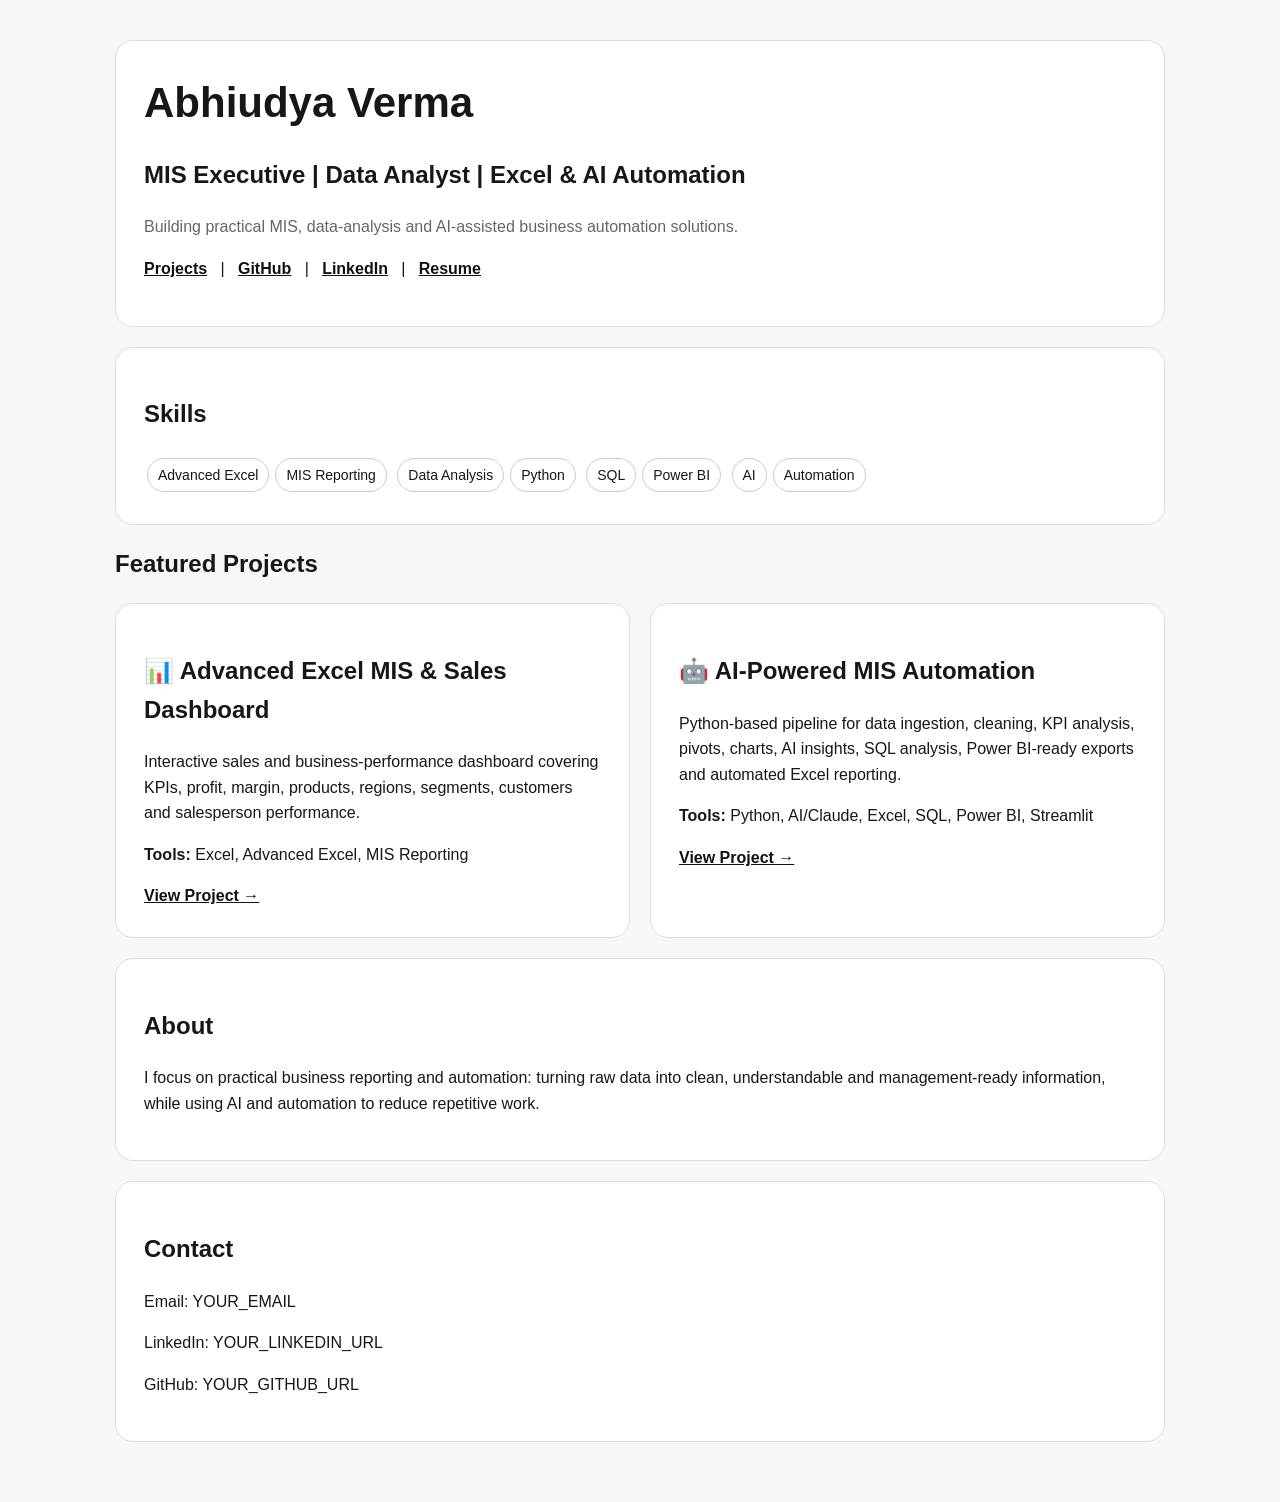
==== index.html @ 07f369de "Add files via upload" ====
<!doctype html>
<html lang="en">
<head>
<meta charset="utf-8">
<meta name="viewport" content="width=device-width,initial-scale=1">
<title>Abhiudya Verma | MIS & Data Portfolio</title>
<style>
body{font-family:Arial,sans-serif;max-width:1050px;margin:auto;padding:40px 22px;line-height:1.6;background:#f7f7f7;color:#171717}
.hero,.card{background:white;border:1px solid #ddd;border-radius:18px;padding:28px;margin-bottom:20px}
h1{font-size:42px;margin:0 0 6px}.muted{color:#666}
.grid{display:grid;grid-template-columns:1fr 1fr;gap:20px}
.badge{display:inline-block;border:1px solid #ccc;border-radius:20px;padding:5px 10px;margin:4px 3px;font-size:14px}
a{color:#111;font-weight:700}
@media(max-width:750px){.grid{grid-template-columns:1fr}h1{font-size:34px}}
</style>
</head>
<body>
<section class="hero">
<h1>Abhiudya Verma</h1>
<h2>MIS Executive | Data Analyst | Excel & AI Automation</h2>
<p class="muted">Building practical MIS, data-analysis and AI-assisted business automation solutions.</p>
<p>
<a href="#projects">Projects</a> &nbsp; | &nbsp;
<a href="YOUR_GITHUB_URL">GitHub</a> &nbsp; | &nbsp;
<a href="YOUR_LINKEDIN_URL">LinkedIn</a> &nbsp; | &nbsp;
<a href="YOUR_RESUME_URL">Resume</a>
</p>
</section>

<section class="card">
<h2>Skills</h2>
<span class="badge">Advanced Excel</span><span class="badge">MIS Reporting</span>
<span class="badge">Data Analysis</span><span class="badge">Python</span>
<span class="badge">SQL</span><span class="badge">Power BI</span>
<span class="badge">AI</span><span class="badge">Automation</span>
</section>

<h2 id="projects">Featured Projects</h2>
<div class="grid">
<section class="card">
<h2>📊 Advanced Excel MIS & Sales Dashboard</h2>
<p>Interactive sales and business-performance dashboard covering KPIs, profit, margin, products, regions, segments, customers and salesperson performance.</p>
<p><b>Tools:</b> Excel, Advanced Excel, MIS Reporting</p>
<a href="YOUR_EXCEL_REPO_URL">View Project →</a>
</section>
<section class="card">
<h2>🤖 AI-Powered MIS Automation</h2>
<p>Python-based pipeline for data ingestion, cleaning, KPI analysis, pivots, charts, AI insights, SQL analysis, Power BI-ready exports and automated Excel reporting.</p>
<p><b>Tools:</b> Python, AI/Claude, Excel, SQL, Power BI, Streamlit</p>
<a href="YOUR_AI_REPO_URL">View Project →</a>
</section>
</div>

<section class="card">
<h2>About</h2>
<p>I focus on practical business reporting and automation: turning raw data into clean, understandable and management-ready information, while using AI and automation to reduce repetitive work.</p>
</section>

<section class="card">
<h2>Contact</h2>
<p>Email: YOUR_EMAIL</p>
<p>LinkedIn: YOUR_LINKEDIN_URL</p>
<p>GitHub: YOUR_GITHUB_URL</p>
</section>
</body>
</html>
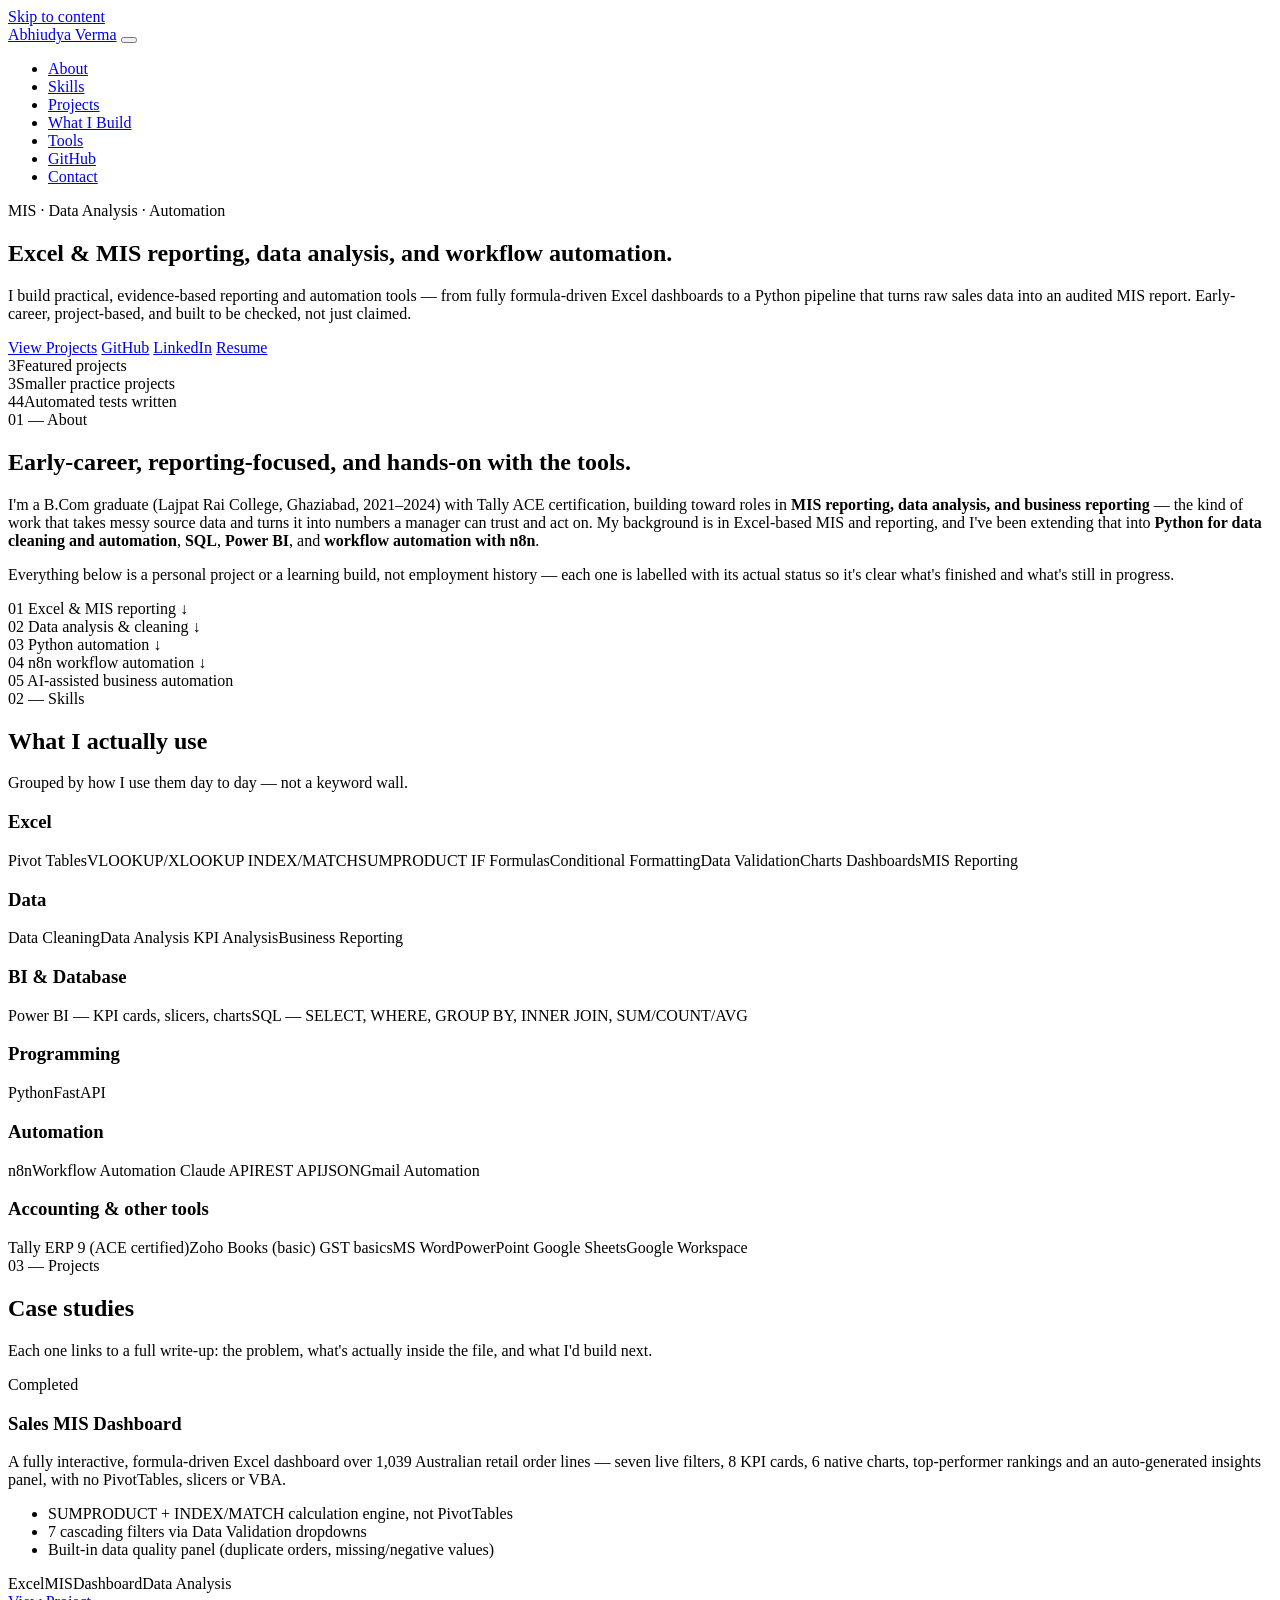
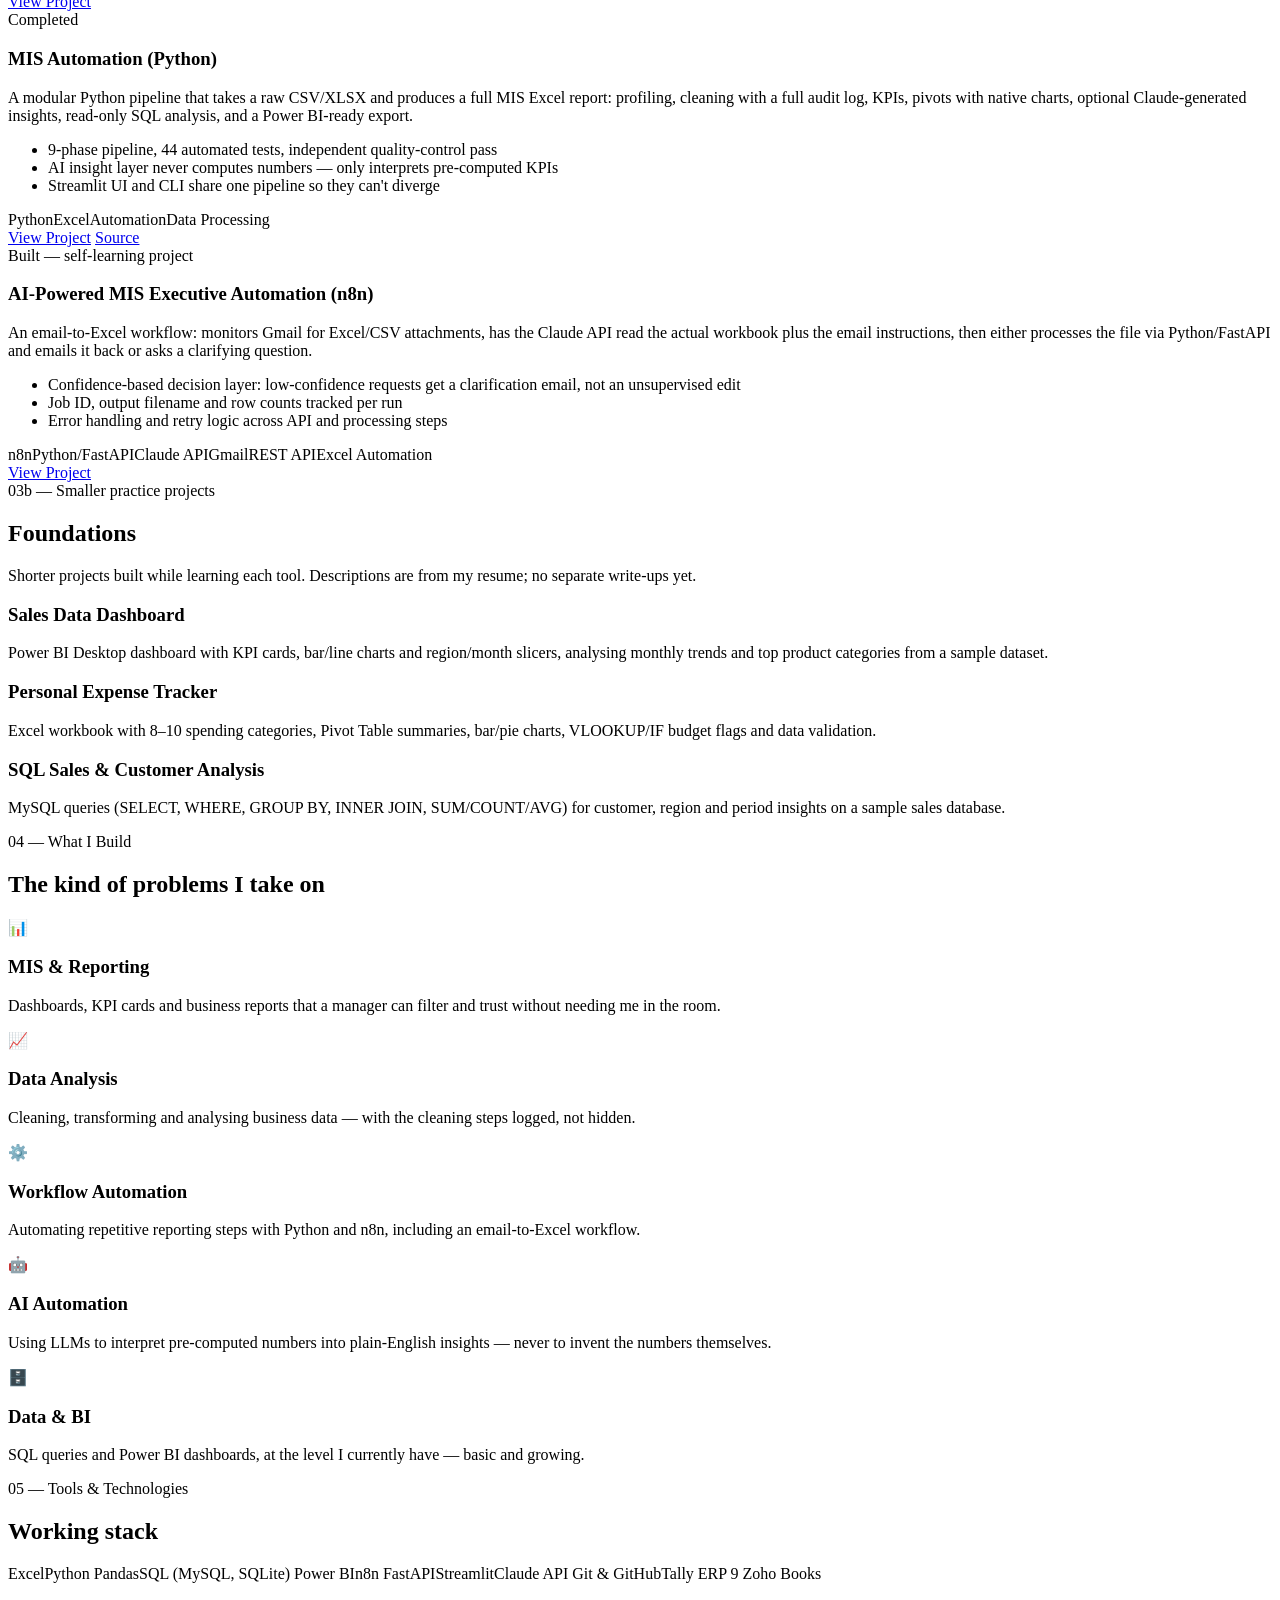
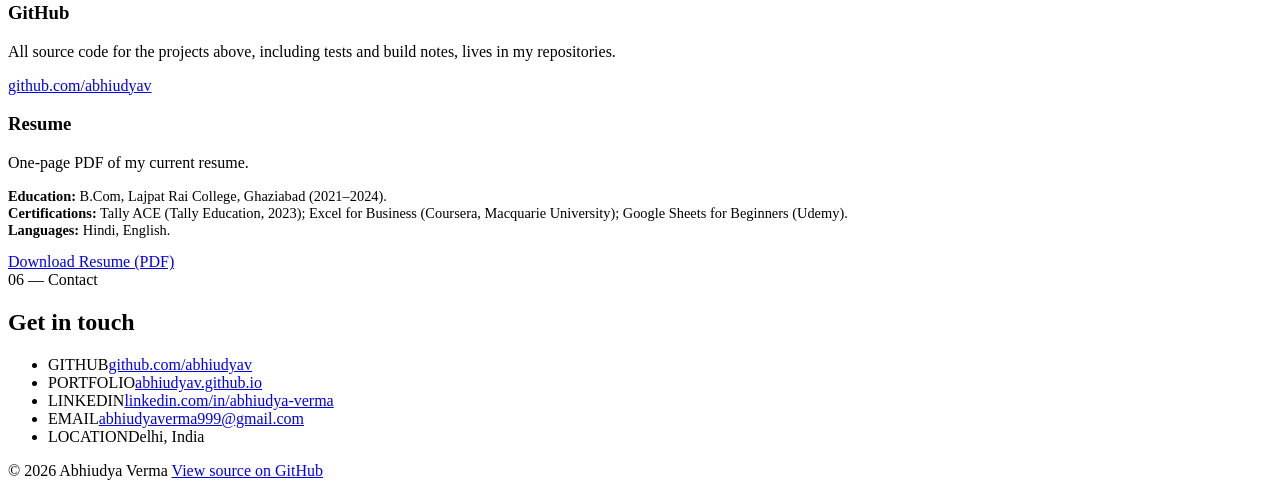
==== commit 9f53d73f: "Add files via upload" ====
--- a/index.html
+++ b/index.html
@@ -1,66 +1,349 @@
-<!doctype html>
+<!DOCTYPE html>
 <html lang="en">
 <head>
-<meta charset="utf-8">
-<meta name="viewport" content="width=device-width,initial-scale=1">
-<title>Abhiudya Verma | MIS & Data Portfolio</title>
-<style>
-body{font-family:Arial,sans-serif;max-width:1050px;margin:auto;padding:40px 22px;line-height:1.6;background:#f7f7f7;color:#171717}
-.hero,.card{background:white;border:1px solid #ddd;border-radius:18px;padding:28px;margin-bottom:20px}
-h1{font-size:42px;margin:0 0 6px}.muted{color:#666}
-.grid{display:grid;grid-template-columns:1fr 1fr;gap:20px}
-.badge{display:inline-block;border:1px solid #ccc;border-radius:20px;padding:5px 10px;margin:4px 3px;font-size:14px}
-a{color:#111;font-weight:700}
-@media(max-width:750px){.grid{grid-template-columns:1fr}h1{font-size:34px}}
-</style>
+<meta charset="UTF-8">
+<meta name="viewport" content="width=device-width, initial-scale=1.0">
+<title>Abhiudya Verma — MIS Executive | Reporting Analyst | Junior Data Analyst</title>
+<meta name="description" content="Portfolio of Abhiudya Verma: Excel MIS dashboards, data analysis and Python/n8n automation projects for MIS Executive, Data Analyst and Business Analyst roles.">
+<meta name="keywords" content="Abhiudya Verma, MIS Executive, MIS Analyst, Data Analyst, Excel MIS, Excel Dashboard, Data Analysis, Business Analyst, Python Automation, n8n Automation, Power BI, SQL">
+<link rel="canonical" href="https://abhiudyav.github.io/">
+<meta property="og:type" content="website">
+<meta property="og:title" content="Abhiudya Verma — Excel & MIS | Data Analysis | Automation">
+<meta property="og:description" content="Practical Excel MIS, data analysis and automation projects — built to solve real reporting problems.">
+<meta property="og:url" content="https://abhiudyav.github.io/">
+<link rel="icon" href="data:image/svg+xml,%3Csvg xmlns='http://www.w3.org/2000/svg' viewBox='0 0 100 100'%3E%3Crect width='100' height='100' fill='%2314284B'/%3E%3Crect x='20' y='55' width='14' height='28' fill='%23F5F6F8'/%3E%3Crect x='43' y='38' width='14' height='45' fill='%232C7A8C'/%3E%3Crect x='66' y='22' width='14' height='61' fill='%23CE7A2E'/%3E%3C/svg%3E">
+<link rel="preconnect" href="https://fonts.googleapis.com">
+<link rel="preconnect" href="https://fonts.gstatic.com" crossorigin>
+<link href="https://fonts.googleapis.com/css2?family=Space+Grotesk:wght@500;600;700&family=IBM+Plex+Sans:wght@400;500;600&family=IBM+Plex+Mono:wght@400;500&display=swap" rel="stylesheet">
+<link rel="stylesheet" href="assets/css/style.css">
 </head>
 <body>
-<section class="hero">
-<h1>Abhiudya Verma</h1>
-<h2>MIS Executive | Data Analyst | Excel & AI Automation</h2>
-<p class="muted">Building practical MIS, data-analysis and AI-assisted business automation solutions.</p>
-<p>
-<a href="#projects">Projects</a> &nbsp; | &nbsp;
-<a href="YOUR_GITHUB_URL">GitHub</a> &nbsp; | &nbsp;
-<a href="YOUR_LINKEDIN_URL">LinkedIn</a> &nbsp; | &nbsp;
-<a href="YOUR_RESUME_URL">Resume</a>
-</p>
-</section>
-
-<section class="card">
-<h2>Skills</h2>
-<span class="badge">Advanced Excel</span><span class="badge">MIS Reporting</span>
-<span class="badge">Data Analysis</span><span class="badge">Python</span>
-<span class="badge">SQL</span><span class="badge">Power BI</span>
-<span class="badge">AI</span><span class="badge">Automation</span>
-</section>
-
-<h2 id="projects">Featured Projects</h2>
-<div class="grid">
-<section class="card">
-<h2>📊 Advanced Excel MIS & Sales Dashboard</h2>
-<p>Interactive sales and business-performance dashboard covering KPIs, profit, margin, products, regions, segments, customers and salesperson performance.</p>
-<p><b>Tools:</b> Excel, Advanced Excel, MIS Reporting</p>
-<a href="YOUR_EXCEL_REPO_URL">View Project →</a>
-</section>
-<section class="card">
-<h2>🤖 AI-Powered MIS Automation</h2>
-<p>Python-based pipeline for data ingestion, cleaning, KPI analysis, pivots, charts, AI insights, SQL analysis, Power BI-ready exports and automated Excel reporting.</p>
-<p><b>Tools:</b> Python, AI/Claude, Excel, SQL, Power BI, Streamlit</p>
-<a href="YOUR_AI_REPO_URL">View Project →</a>
-</section>
-</div>
-
-<section class="card">
-<h2>About</h2>
-<p>I focus on practical business reporting and automation: turning raw data into clean, understandable and management-ready information, while using AI and automation to reduce repetitive work.</p>
-</section>
-
-<section class="card">
-<h2>Contact</h2>
-<p>Email: YOUR_EMAIL</p>
-<p>LinkedIn: YOUR_LINKEDIN_URL</p>
-<p>GitHub: YOUR_GITHUB_URL</p>
-</section>
+<a class="skip-link" href="#main">Skip to content</a>
+
+<header class="site-header">
+  <nav class="nav">
+    <a class="nav-brand" href="#top"><span class="dot"></span>Abhiudya Verma</a>
+    <button class="nav-toggle" aria-label="Toggle menu" aria-expanded="false"><span></span><span></span><span></span></button>
+    <ul class="nav-links">
+      <li><a href="#about">About</a></li>
+      <li><a href="#skills">Skills</a></li>
+      <li><a href="#projects">Projects</a></li>
+      <li><a href="#build">What I Build</a></li>
+      <li><a href="#tools">Tools</a></li>
+      <li><a href="#github">GitHub</a></li>
+      <li><a href="#contact">Contact</a></li>
+    </ul>
+  </nav>
+</header>
+
+<main id="main">
+
+  <!-- HERO -->
+  <section class="hero" id="top">
+    <div class="container hero-grid">
+      <div>
+        <span class="hero-eyebrow">MIS · Data Analysis · Automation</span>
+        <h1>Excel &amp; MIS reporting, data analysis, and workflow automation.</h1>
+        <p class="lede">
+          I build practical, evidence-based reporting and automation tools — from
+          fully formula-driven Excel dashboards to a Python pipeline that turns raw
+          sales data into an audited MIS report. Early-career, project-based, and
+          built to be checked, not just claimed.
+        </p>
+        <div class="btn-row">
+          <a class="btn btn-primary" href="#projects">View Projects</a>
+          <a class="btn btn-ghost" href="https://github.com/abhiudyav" target="_blank" rel="noopener">GitHub</a>
+          <a class="btn btn-ghost" href="https://linkedin.com/in/abhiudya-verma" target="_blank" rel="noopener">LinkedIn</a>
+          <a class="btn btn-ghost" href="resume/Abhiudya-Verma-Resume.pdf">Resume</a>
+        </div>
+      </div>
+      <div class="hero-stats">
+        <div><span class="num">3</span><span class="lbl">Featured projects</span></div>
+        <div><span class="num">3</span><span class="lbl">Smaller practice projects</span></div>
+        <div><span class="num">44</span><span class="lbl">Automated tests written</span></div>
+      </div>
+    </div>
+  </section>
+
+  <!-- ABOUT -->
+  <section id="about">
+    <div class="container about-grid">
+      <div>
+        <span class="section-tag">01 — About</span>
+        <h2>Early-career, reporting-focused, and hands-on with the tools.</h2>
+        <p>
+          I'm a B.Com graduate (Lajpat Rai College, Ghaziabad, 2021–2024) with Tally ACE certification, building toward roles in <strong>MIS reporting, data analysis, and business
+          reporting</strong> — the kind of work that takes messy source data and turns it
+          into numbers a manager can trust and act on. My background is in Excel-based
+          MIS and reporting, and I've been extending that into <strong>Python for data
+          cleaning and automation</strong>, <strong>SQL</strong>, <strong>Power BI</strong>, and
+          <strong>workflow automation with n8n</strong>.
+        </p>
+        <p>
+          Everything below is a personal project or a learning build, not employment
+          history — each one is labelled with its actual status so it's clear what's
+          finished and what's still in progress.
+        </p>
+      </div>
+      <div>
+        <div class="progression">
+          <div class="progression-row"><span class="idx mono">01</span> Excel &amp; MIS reporting <span class="arrow">↓</span></div>
+          <div class="progression-row"><span class="idx mono">02</span> Data analysis &amp; cleaning <span class="arrow">↓</span></div>
+          <div class="progression-row"><span class="idx mono">03</span> Python automation <span class="arrow">↓</span></div>
+          <div class="progression-row"><span class="idx mono">04</span> n8n workflow automation <span class="arrow">↓</span></div>
+          <div class="progression-row"><span class="idx mono">05</span> AI-assisted business automation</div>
+        </div>
+      </div>
+    </div>
+  </section>
+
+  <!-- SKILLS -->
+  <section id="skills">
+    <div class="container">
+      <div class="section-head">
+        <span class="section-tag">02 — Skills</span>
+        <h2>What I actually use</h2>
+        <p class="sub">Grouped by how I use them day to day — not a keyword wall.</p>
+      </div>
+      <div class="skills-grid">
+        <div class="skill-block">
+          <h3>Excel</h3>
+          <div class="tag-row">
+            <span class="tag">Pivot Tables</span><span class="tag">VLOOKUP/XLOOKUP</span>
+            <span class="tag">INDEX/MATCH</span><span class="tag">SUMPRODUCT</span>
+            <span class="tag">IF Formulas</span><span class="tag">Conditional Formatting</span><span class="tag">Data Validation</span><span class="tag">Charts</span>
+            <span class="tag">Dashboards</span><span class="tag">MIS Reporting</span>
+          </div>
+        </div>
+        <div class="skill-block">
+          <h3>Data</h3>
+          <div class="tag-row">
+            <span class="tag">Data Cleaning</span><span class="tag">Data Analysis</span>
+            <span class="tag">KPI Analysis</span><span class="tag">Business Reporting</span>
+          </div>
+        </div>
+        <div class="skill-block">
+          <h3>BI &amp; Database</h3>
+          <div class="tag-row">
+            <span class="tag basic">Power BI — KPI cards, slicers, charts</span><span class="tag basic">SQL — SELECT, WHERE, GROUP BY, INNER JOIN, SUM/COUNT/AVG</span>
+          </div>
+        </div>
+        <div class="skill-block">
+          <h3>Programming</h3>
+          <div class="tag-row"><span class="tag">Python</span><span class="tag">FastAPI</span></div>
+        </div>
+        <div class="skill-block">
+          <h3>Automation</h3>
+          <div class="tag-row">
+            <span class="tag">n8n</span><span class="tag">Workflow Automation</span>
+            <span class="tag">Claude API</span><span class="tag">REST API</span><span class="tag">JSON</span><span class="tag">Gmail Automation</span>
+          </div>
+        </div>
+        <div class="skill-block">
+          <h3>Accounting &amp; other tools</h3>
+          <div class="tag-row">
+            <span class="tag">Tally ERP 9 (ACE certified)</span><span class="tag">Zoho Books (basic)</span>
+            <span class="tag">GST basics</span><span class="tag">MS Word</span><span class="tag">PowerPoint</span>
+            <span class="tag">Google Sheets</span><span class="tag">Google Workspace</span>
+          </div>
+        </div>
+      </div>
+    </div>
+  </section>
+
+  <!-- PROJECTS -->
+  <section id="projects">
+    <div class="container">
+      <div class="section-head">
+        <span class="section-tag">03 — Projects</span>
+        <h2>Case studies</h2>
+        <p class="sub">Each one links to a full write-up: the problem, what's actually inside the file, and what I'd build next.</p>
+      </div>
+      <div class="project-list">
+
+        <article class="project-card">
+          <div>
+            <span class="status live">Completed</span>
+            <h3>Sales MIS Dashboard</h3>
+            <p class="desc">A fully interactive, formula-driven Excel dashboard over 1,039 Australian retail order lines — seven live filters, 8 KPI cards, 6 native charts, top-performer rankings and an auto-generated insights panel, with no PivotTables, slicers or VBA.</p>
+            <ul class="feat-list">
+              <li>SUMPRODUCT + INDEX/MATCH calculation engine, not PivotTables</li>
+              <li>7 cascading filters via Data Validation dropdowns</li>
+              <li>Built-in data quality panel (duplicate orders, missing/negative values)</li>
+            </ul>
+            <div class="tag-row">
+              <span class="tag">Excel</span><span class="tag">MIS</span><span class="tag">Dashboard</span><span class="tag">Data Analysis</span>
+            </div>
+          </div>
+          <div class="project-actions">
+            <a class="btn btn-primary" href="projects/sales-mis-dashboard.html">View Project</a>
+          </div>
+        </article>
+
+        <article class="project-card">
+          <div>
+            <span class="status live">Completed</span>
+            <h3>MIS Automation (Python)</h3>
+            <p class="desc">A modular Python pipeline that takes a raw CSV/XLSX and produces a full MIS Excel report: profiling, cleaning with a full audit log, KPIs, pivots with native charts, optional Claude-generated insights, read-only SQL analysis, and a Power BI-ready export.</p>
+            <ul class="feat-list">
+              <li>9-phase pipeline, 44 automated tests, independent quality-control pass</li>
+              <li>AI insight layer never computes numbers — only interprets pre-computed KPIs</li>
+              <li>Streamlit UI and CLI share one pipeline so they can't diverge</li>
+            </ul>
+            <div class="tag-row">
+              <span class="tag">Python</span><span class="tag">Excel</span><span class="tag">Automation</span><span class="tag">Data Processing</span>
+            </div>
+          </div>
+          <div class="project-actions">
+            <a class="btn btn-primary" href="projects/mis-automation.html">View Project</a>
+            <a class="btn btn-ghost" href="https://github.com/abhiudyav" target="_blank" rel="noopener">Source</a>
+          </div>
+        </article>
+
+        <article class="project-card">
+          <div>
+            <span class="status progress">Built — self-learning project</span>
+            <h3>AI-Powered MIS Executive Automation (n8n)</h3>
+            <p class="desc">An email-to-Excel workflow: monitors Gmail for Excel/CSV attachments, has the Claude API read the actual workbook plus the email instructions, then either processes the file via Python/FastAPI and emails it back or asks a clarifying question.</p>
+            <ul class="feat-list">
+              <li>Confidence-based decision layer: low-confidence requests get a clarification email, not an unsupervised edit</li>
+              <li>Job ID, output filename and row counts tracked per run</li>
+              <li>Error handling and retry logic across API and processing steps</li>
+            </ul>
+            <div class="tag-row">
+              <span class="tag">n8n</span><span class="tag">Python/FastAPI</span><span class="tag">Claude API</span><span class="tag">Gmail</span><span class="tag">REST API</span><span class="tag">Excel Automation</span>
+            </div>
+          </div>
+          <div class="project-actions">
+            <a class="btn btn-primary" href="projects/n8n-mis-automation.html">View Project</a>
+          </div>
+        </article>
+
+      </div>
+    </div>
+  </section>
+
+
+  <!-- OTHER PROJECTS -->
+  <section id="other-projects">
+    <div class="container">
+      <div class="section-head">
+        <span class="section-tag">03b — Smaller practice projects</span>
+        <h2>Foundations</h2>
+        <p class="sub">Shorter projects built while learning each tool. Descriptions are from my resume; no separate write-ups yet.</p>
+      </div>
+      <div class="build-grid">
+        <div class="build-card"><h3>Sales Data Dashboard</h3><p>Power BI Desktop dashboard with KPI cards, bar/line charts and region/month slicers, analysing monthly trends and top product categories from a sample dataset.</p></div>
+        <div class="build-card"><h3>Personal Expense Tracker</h3><p>Excel workbook with 8–10 spending categories, Pivot Table summaries, bar/pie charts, VLOOKUP/IF budget flags and data validation.</p></div>
+        <div class="build-card"><h3>SQL Sales &amp; Customer Analysis</h3><p>MySQL queries (SELECT, WHERE, GROUP BY, INNER JOIN, SUM/COUNT/AVG) for customer, region and period insights on a sample sales database.</p></div>
+      </div>
+    </div>
+  </section>
+
+  <!-- WHAT I BUILD -->
+  <section id="build">
+    <div class="container">
+      <div class="section-head">
+        <span class="section-tag">04 — What I Build</span>
+        <h2>The kind of problems I take on</h2>
+      </div>
+      <div class="build-grid">
+        <div class="build-card">
+          <span class="glyph">📊</span>
+          <h3>MIS &amp; Reporting</h3>
+          <p>Dashboards, KPI cards and business reports that a manager can filter and trust without needing me in the room.</p>
+        </div>
+        <div class="build-card">
+          <span class="glyph">📈</span>
+          <h3>Data Analysis</h3>
+          <p>Cleaning, transforming and analysing business data — with the cleaning steps logged, not hidden.</p>
+        </div>
+        <div class="build-card">
+          <span class="glyph">⚙️</span>
+          <h3>Workflow Automation</h3>
+          <p>Automating repetitive reporting steps with Python and n8n, including an email-to-Excel workflow.</p>
+        </div>
+        <div class="build-card">
+          <span class="glyph">🤖</span>
+          <h3>AI Automation</h3>
+          <p>Using LLMs to interpret pre-computed numbers into plain-English insights — never to invent the numbers themselves.</p>
+        </div>
+        <div class="build-card">
+          <span class="glyph">🗄️</span>
+          <h3>Data &amp; BI</h3>
+          <p>SQL queries and Power BI dashboards, at the level I currently have — basic and growing.</p>
+        </div>
+      </div>
+    </div>
+  </section>
+
+  <!-- TOOLS -->
+  <section id="tools">
+    <div class="container">
+      <div class="section-head">
+        <span class="section-tag">05 — Tools &amp; Technologies</span>
+        <h2>Working stack</h2>
+      </div>
+      <div class="tools-band">
+        <span class="tool-chip">Excel</span><span class="tool-chip">Python</span>
+        <span class="tool-chip">Pandas</span><span class="tool-chip">SQL (MySQL, SQLite)</span>
+        <span class="tool-chip">Power BI</span><span class="tool-chip">n8n</span>
+        <span class="tool-chip">FastAPI</span><span class="tool-chip">Streamlit</span><span class="tool-chip">Claude API</span>
+        <span class="tool-chip">Git &amp; GitHub</span><span class="tool-chip">Tally ERP 9</span>
+        <span class="tool-chip">Zoho Books</span>
+      </div>
+    </div>
+  </section>
+
+  <!-- GITHUB / RESUME -->
+  <section id="github">
+    <div class="container">
+      <div class="split-panel">
+        <div class="panel">
+          <h3>GitHub</h3>
+          <p>All source code for the projects above, including tests and build notes, lives in my repositories.</p>
+          <div class="btn-row">
+            <a class="btn btn-primary" href="https://github.com/abhiudyav" target="_blank" rel="noopener">github.com/abhiudyav</a>
+          </div>
+        </div>
+        <div class="panel" id="resume-panel">
+          <h3>Resume</h3>
+          <p>One-page PDF of my current resume.</p>
+          <p style="font-size:.9rem"><strong>Education:</strong> B.Com, Lajpat Rai College, Ghaziabad (2021–2024).<br><strong>Certifications:</strong> Tally ACE (Tally Education, 2023); Excel for Business (Coursera, Macquarie University); Google Sheets for Beginners (Udemy).<br><strong>Languages:</strong> Hindi, English.</p>
+          <div class="btn-row">
+            <a class="btn btn-ghost" href="resume/Abhiudya-Verma-Resume.pdf">Download Resume (PDF)</a>
+          </div>
+        </div>
+      </div>
+    </div>
+  </section>
+
+  <!-- CONTACT -->
+  <section id="contact">
+    <div class="container">
+      <div class="section-head">
+        <span class="section-tag">06 — Contact</span>
+        <h2>Get in touch</h2>
+      </div>
+      <ul class="contact-list">
+        <li><span class="k">GITHUB</span><a href="https://github.com/abhiudyav" target="_blank" rel="noopener">github.com/abhiudyav</a></li>
+        <li><span class="k">PORTFOLIO</span><a href="https://abhiudyav.github.io/">abhiudyav.github.io</a></li>
+        <li><span class="k">LINKEDIN</span><a href="https://linkedin.com/in/abhiudya-verma" target="_blank" rel="noopener">linkedin.com/in/abhiudya-verma</a></li>
+        <li><span class="k">EMAIL</span><a href="mailto:abhiudyaverma999@gmail.com">abhiudyaverma999@gmail.com</a></li>
+        <li><span class="k">LOCATION</span><span>Delhi, India</span></li>
+      </ul>
+    </div>
+  </section>
+
+</main>
+
+<footer>
+  <div class="container">
+    <span>© <span data-year>2026</span> Abhiudya Verma</span>
+    <span><a href="https://github.com/abhiudyav/abhiudyav.github.io" target="_blank" rel="noopener">View source on GitHub</a></span>
+  </div>
+</footer>
+
+<script src="assets/js/main.js"></script>
 </body>
 </html>
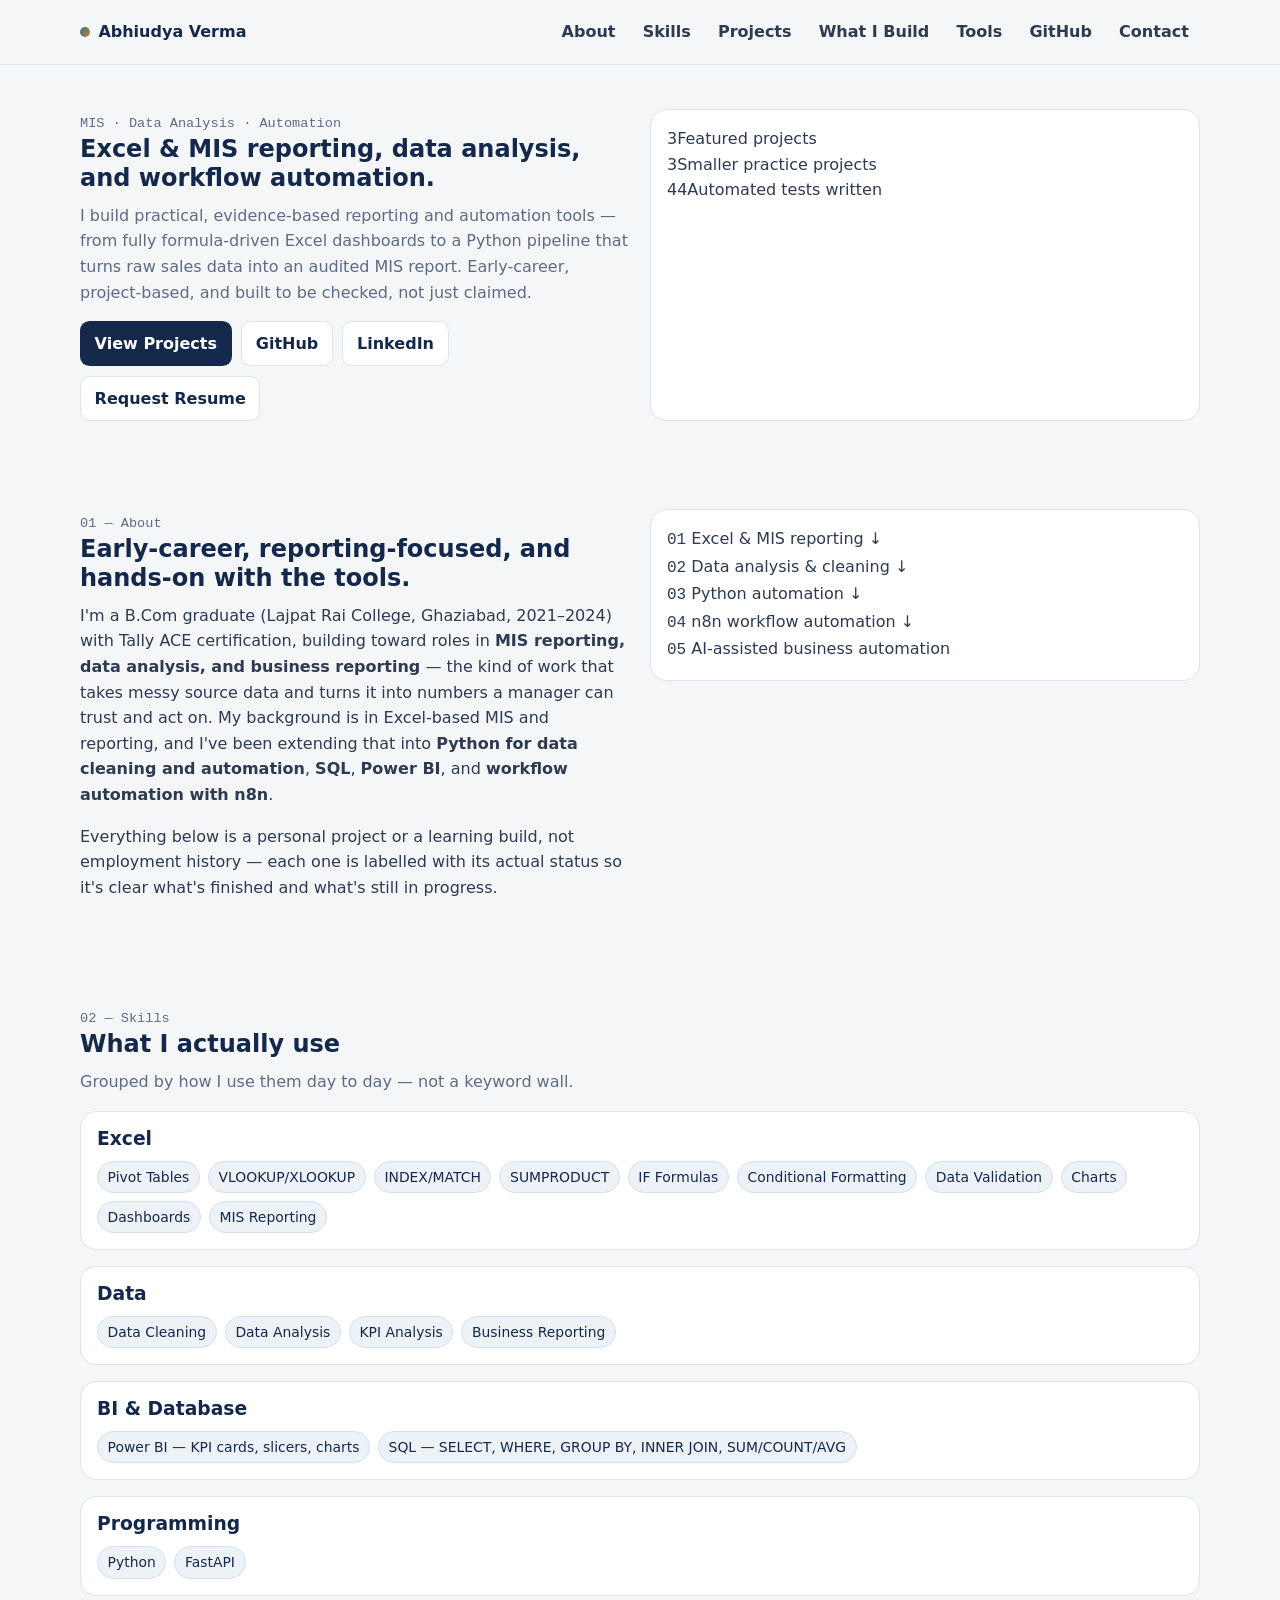
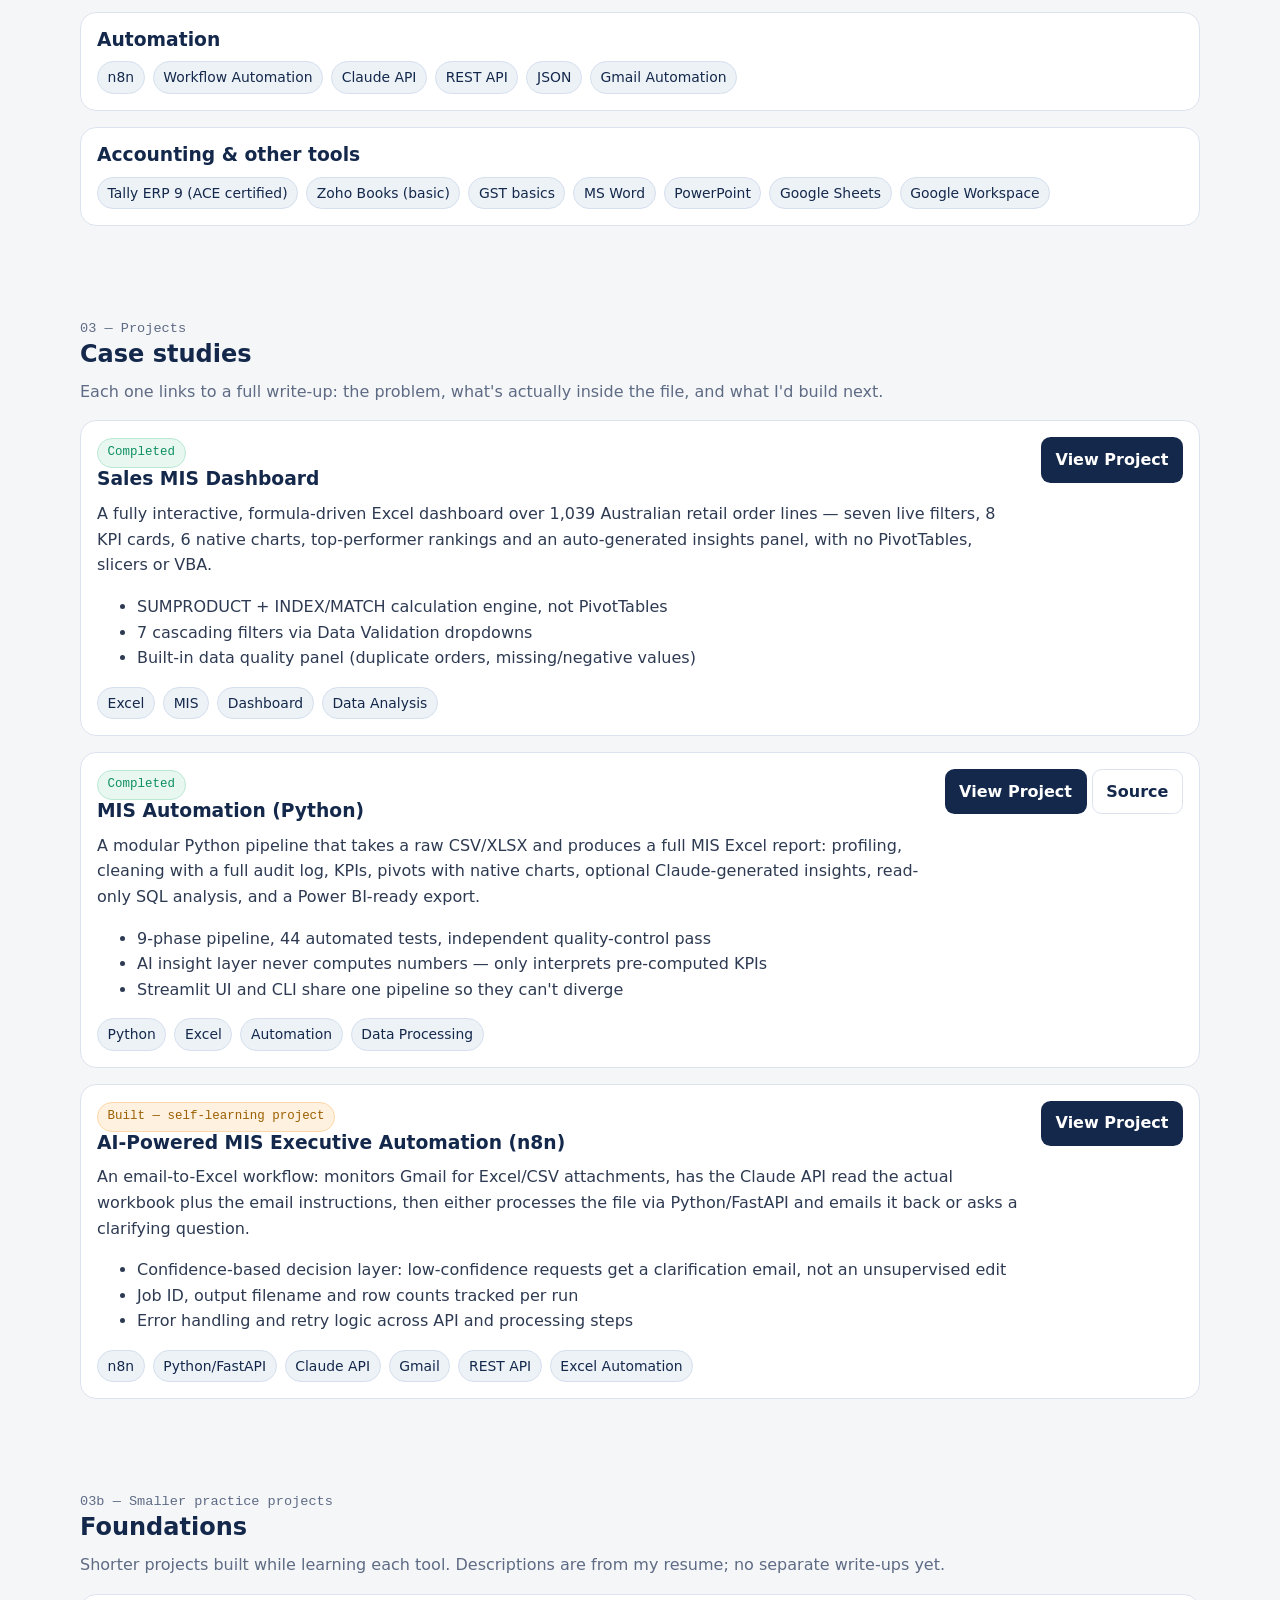
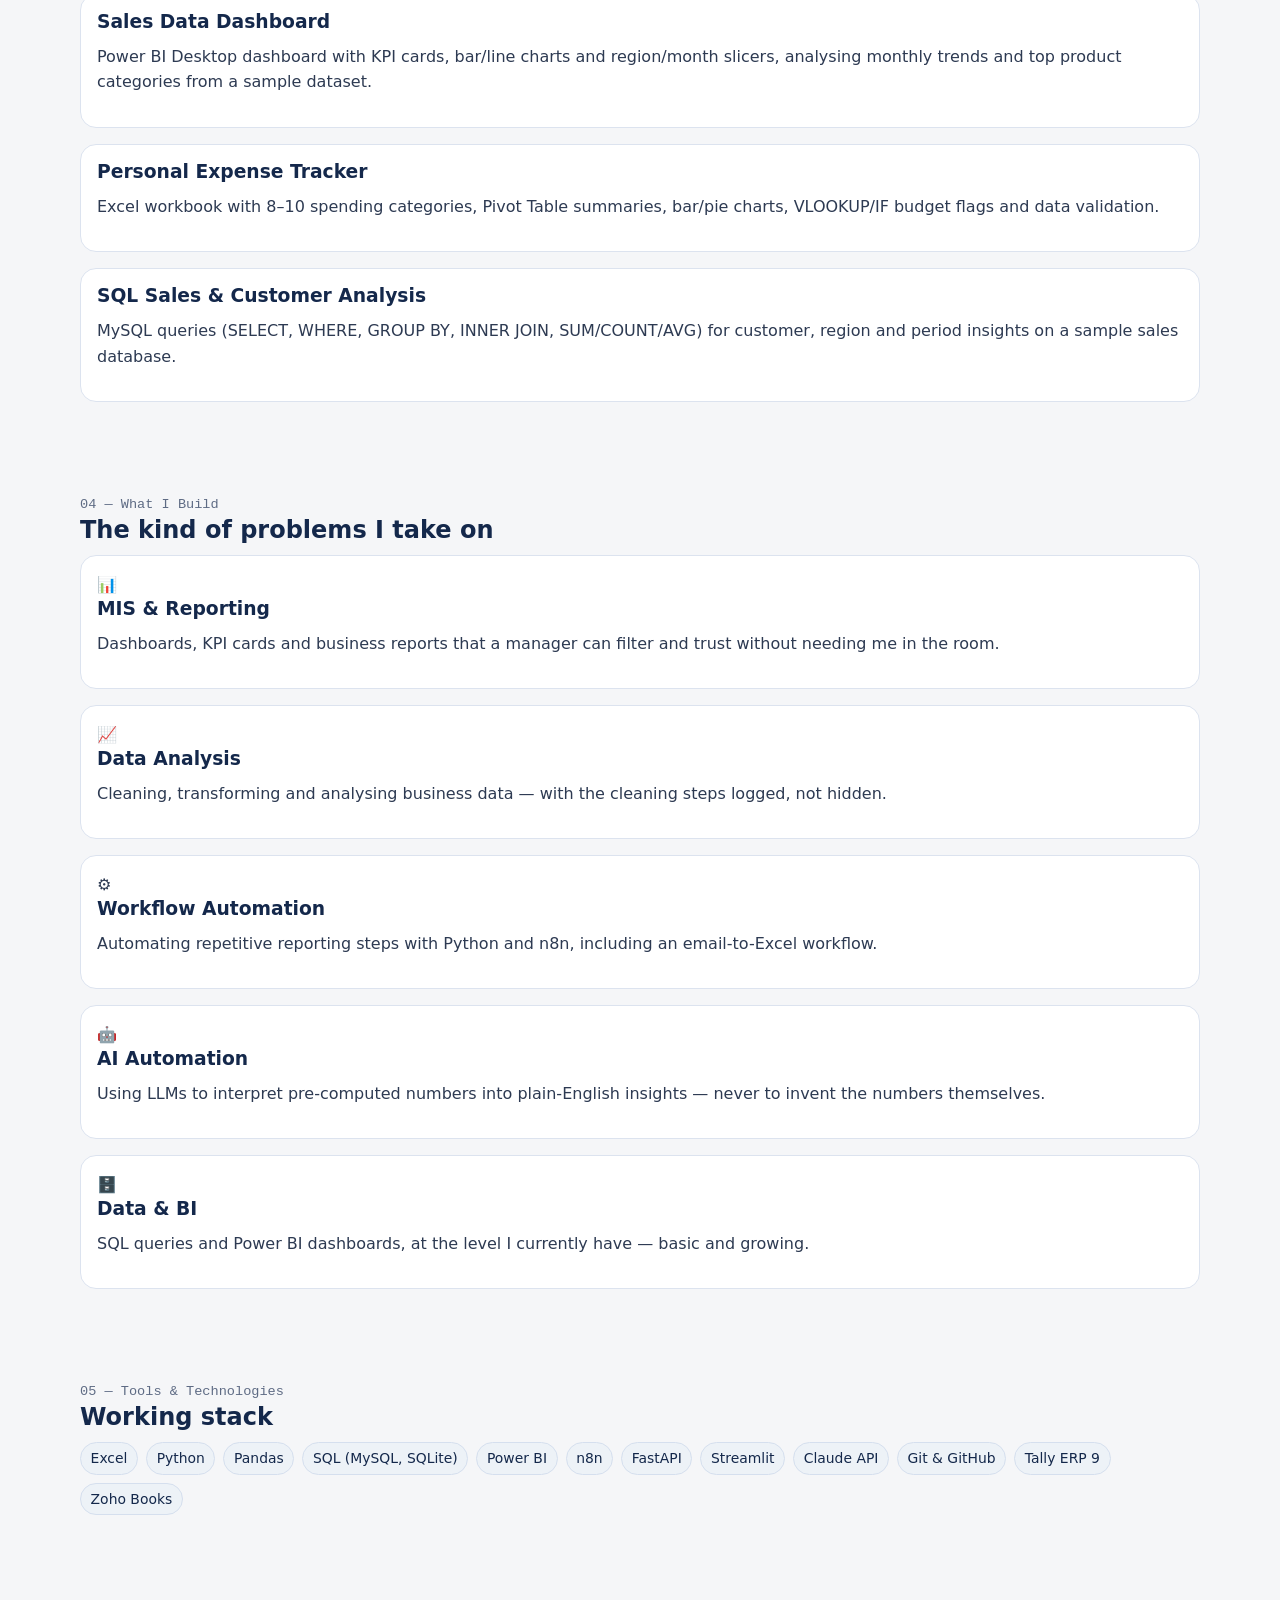
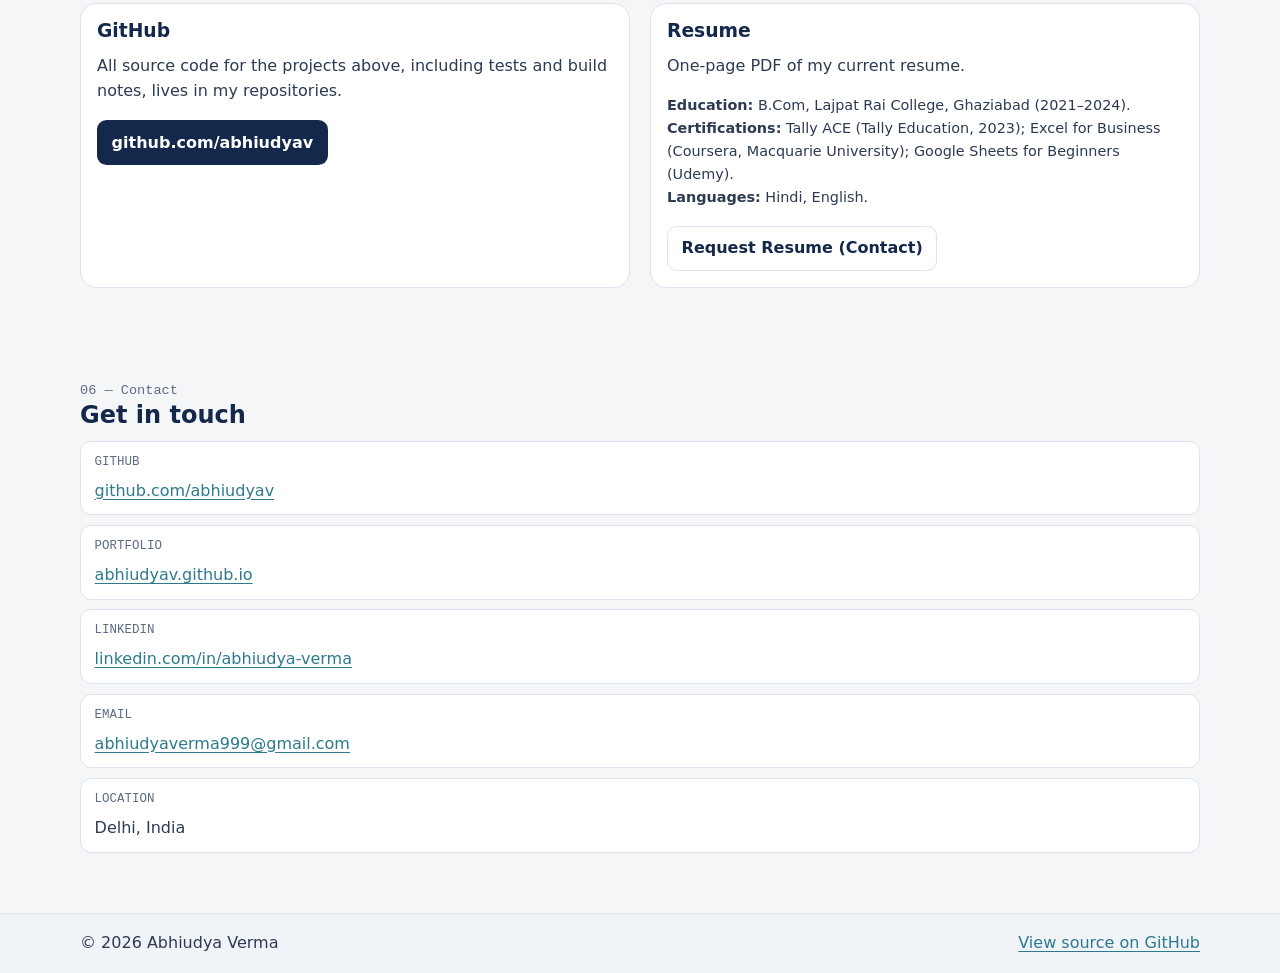
==== commit 060503af: "Fix GitHub Pages paths and add missing site assets Co-authored-by: abhiudyav <257004068+abhiudyav@us" ====
--- a/index.html
+++ b/index.html
@@ -54,7 +54,7 @@
           <a class="btn btn-primary" href="#projects">View Projects</a>
           <a class="btn btn-ghost" href="https://github.com/abhiudyav" target="_blank" rel="noopener">GitHub</a>
           <a class="btn btn-ghost" href="https://linkedin.com/in/abhiudya-verma" target="_blank" rel="noopener">LinkedIn</a>
-          <a class="btn btn-ghost" href="resume/Abhiudya-Verma-Resume.pdf">Resume</a>
+          <a class="btn btn-ghost" href="#contact">Request Resume</a>
         </div>
       </div>
       <div class="hero-stats">
@@ -176,7 +176,7 @@
             </div>
           </div>
           <div class="project-actions">
-            <a class="btn btn-primary" href="projects/sales-mis-dashboard.html">View Project</a>
+            <a class="btn btn-primary" href="sales-mis-dashboard.html">View Project</a>
           </div>
         </article>
 
@@ -195,7 +195,7 @@
             </div>
           </div>
           <div class="project-actions">
-            <a class="btn btn-primary" href="projects/mis-automation.html">View Project</a>
+            <a class="btn btn-primary" href="mis-automation.html">View Project</a>
             <a class="btn btn-ghost" href="https://github.com/abhiudyav" target="_blank" rel="noopener">Source</a>
           </div>
         </article>
@@ -215,7 +215,7 @@
             </div>
           </div>
           <div class="project-actions">
-            <a class="btn btn-primary" href="projects/n8n-mis-automation.html">View Project</a>
+            <a class="btn btn-primary" href="n8n-mis-automation.html">View Project</a>
           </div>
         </article>
 
@@ -311,7 +311,7 @@
           <p>One-page PDF of my current resume.</p>
           <p style="font-size:.9rem"><strong>Education:</strong> B.Com, Lajpat Rai College, Ghaziabad (2021–2024).<br><strong>Certifications:</strong> Tally ACE (Tally Education, 2023); Excel for Business (Coursera, Macquarie University); Google Sheets for Beginners (Udemy).<br><strong>Languages:</strong> Hindi, English.</p>
           <div class="btn-row">
-            <a class="btn btn-ghost" href="resume/Abhiudya-Verma-Resume.pdf">Download Resume (PDF)</a>
+            <a class="btn btn-ghost" href="#contact">Request Resume (Contact)</a>
           </div>
         </div>
       </div>
--- a/assets/css/style.css
+++ b/assets/css/style.css
@@ -0,0 +1,282 @@
+:root {
+  --bg: #f5f6f8;
+  --surface: #ffffff;
+  --ink: #14284b;
+  --ink-soft: #2d3a52;
+  --muted: #5e6b84;
+  --brand: #2c7a8c;
+  --accent: #ce7a2e;
+  --line: #dce3ef;
+  --focus: #0b5fff;
+  --ok: #0f8f5f;
+  --warn: #9b5f00;
+}
+
+* { box-sizing: border-box; }
+html { scroll-behavior: smooth; }
+body {
+  margin: 0;
+  font-family: "IBM Plex Sans", system-ui, -apple-system, Segoe UI, Roboto, sans-serif;
+  color: var(--ink-soft);
+  background: var(--bg);
+  line-height: 1.6;
+}
+
+h1, h2, h3 {
+  font-family: "Space Grotesk", system-ui, sans-serif;
+  color: var(--ink);
+  line-height: 1.2;
+  margin: 0 0 .65rem;
+}
+p, ul, ol, table, .log-block { margin: 0 0 1rem; }
+a { color: var(--brand); text-underline-offset: .18em; }
+a:hover { text-decoration-thickness: 2px; }
+a:focus-visible, button:focus-visible {
+  outline: 3px solid var(--focus);
+  outline-offset: 2px;
+  border-radius: .35rem;
+}
+
+img { max-width: 100%; height: auto; border-radius: .75rem; border: 1px solid var(--line); background: #eef2f7; }
+
+.skip-link {
+  position: absolute;
+  left: 1rem;
+  top: -3rem;
+  background: #fff;
+  color: var(--ink);
+  padding: .6rem .8rem;
+  z-index: 1000;
+  border-radius: .5rem;
+  border: 1px solid var(--line);
+}
+.skip-link:focus { top: 1rem; }
+
+.container { width: min(1120px, calc(100% - 2rem)); margin-inline: auto; }
+
+.site-header {
+  position: sticky;
+  top: 0;
+  z-index: 100;
+  background: rgba(245, 246, 248, .95);
+  border-bottom: 1px solid var(--line);
+  backdrop-filter: blur(8px);
+}
+.nav {
+  width: min(1120px, calc(100% - 2rem));
+  margin-inline: auto;
+  display: flex;
+  align-items: center;
+  justify-content: space-between;
+  gap: 1rem;
+  min-height: 4rem;
+}
+.nav-brand {
+  color: var(--ink);
+  text-decoration: none;
+  display: inline-flex;
+  align-items: center;
+  gap: .5rem;
+  font-weight: 700;
+}
+.dot {
+  width: .65rem;
+  height: .65rem;
+  border-radius: 50%;
+  background: linear-gradient(120deg, var(--brand), var(--accent));
+}
+.nav-links {
+  list-style: none;
+  display: flex;
+  align-items: center;
+  flex-wrap: wrap;
+  gap: .3rem;
+  margin: 0;
+  padding: 0;
+}
+.nav-links a {
+  display: inline-block;
+  text-decoration: none;
+  color: var(--ink-soft);
+  font-weight: 600;
+  padding: .45rem .7rem;
+  border-radius: .5rem;
+}
+.nav-links a:hover { background: #eaf0f6; color: var(--ink); }
+
+.nav-toggle {
+  display: none;
+  border: 1px solid var(--line);
+  background: #fff;
+  padding: .45rem;
+  border-radius: .5rem;
+}
+.nav-toggle span {
+  display: block;
+  width: 1.1rem;
+  height: 2px;
+  margin: .2rem 0;
+  background: var(--ink);
+}
+
+main section,
+.project-hero,
+.doc-section,
+#other-projects,
+#build,
+#tools,
+#github,
+#contact { padding: 2.75rem 0; }
+
+.hero-grid,
+.about-grid,
+.split-panel,
+.two-col {
+  display: grid;
+  gap: 1.25rem;
+  grid-template-columns: repeat(2, minmax(0, 1fr));
+}
+.hero-stats,
+.progression,
+.panel,
+.project-card,
+.skill-block,
+.build-card,
+.doc-section .container,
+.project-hero .container {
+  background: var(--surface);
+  border: 1px solid var(--line);
+  border-radius: 1rem;
+  padding: 1rem;
+}
+.project-hero .container { padding: 1.25rem; }
+.doc-section .container { padding: 1.25rem; }
+
+.section-tag, .hero-eyebrow, .status, .k, .mono { font-family: "IBM Plex Mono", ui-monospace, monospace; }
+.section-tag, .hero-eyebrow { color: var(--muted); font-size: .85rem; }
+.lede, .sub { color: var(--muted); }
+
+.btn-row { display: flex; gap: .6rem; flex-wrap: wrap; }
+.btn {
+  display: inline-block;
+  border: 1px solid transparent;
+  padding: .55rem .85rem;
+  border-radius: .6rem;
+  text-decoration: none;
+  font-weight: 600;
+}
+.btn-primary { background: var(--ink); color: #fff; }
+.btn-primary:hover { background: #0f203e; }
+.btn-ghost { background: #fff; color: var(--ink); border-color: var(--line); }
+.btn-ghost:hover { background: #eef3f8; }
+
+.skills-grid,
+.project-list,
+.build-grid { display: grid; gap: 1rem; }
+.project-card { display: grid; grid-template-columns: 1fr auto; gap: 1rem; align-items: start; }
+.tag-row, .tools-band, .meta-row { display: flex; gap: .5rem; flex-wrap: wrap; }
+.tag, .tool-chip {
+  background: #edf2f7;
+  color: var(--ink);
+  border: 1px solid #d5dfee;
+  border-radius: 999px;
+  padding: .25rem .6rem;
+  font-size: .87rem;
+}
+.status {
+  display: inline-block;
+  border-radius: 999px;
+  padding: .25rem .6rem;
+  font-size: .78rem;
+  border: 1px solid transparent;
+}
+.status.live { color: var(--ok); background: #e8f8f1; border-color: #b9e9d3; }
+.status.progress { color: var(--warn); background: #fff1df; border-color: #ffd7a6; }
+
+.breadcrumb { color: var(--muted); font-size: .95rem; margin-bottom: .75rem; }
+.callout, .status-banner {
+  border-left: 4px solid var(--brand);
+  background: #eef8fb;
+  border-radius: .7rem;
+  padding: .8rem 1rem;
+}
+.status-banner { display: flex; gap: .7rem; align-items: start; }
+
+.data-table {
+  width: 100%;
+  border-collapse: collapse;
+  background: #fff;
+  border: 1px solid var(--line);
+  border-radius: .6rem;
+  overflow: hidden;
+}
+.data-table th, .data-table td {
+  text-align: left;
+  border-bottom: 1px solid var(--line);
+  padding: .55rem .65rem;
+}
+
+.log-block {
+  background: #0f172a;
+  color: #e5e7eb;
+  padding: .9rem;
+  border-radius: .7rem;
+  font-family: "IBM Plex Mono", ui-monospace, monospace;
+  font-size: .85rem;
+  overflow-x: auto;
+}
+
+.next-project {
+  display: flex;
+  justify-content: space-between;
+  gap: 1rem;
+  flex-wrap: wrap;
+  padding-bottom: 2rem;
+}
+
+.contact-list {
+  list-style: none;
+  margin: 0;
+  padding: 0;
+  display: grid;
+  gap: .6rem;
+}
+.contact-list li {
+  background: #fff;
+  border: 1px solid var(--line);
+  border-radius: .7rem;
+  padding: .7rem .85rem;
+  display: grid;
+  gap: .3rem;
+}
+.k { color: var(--muted); font-size: .78rem; }
+
+footer {
+  border-top: 1px solid var(--line);
+  padding: 1rem 0 1.4rem;
+  margin-top: 1rem;
+  background: #f0f3f7;
+}
+footer .container { display: flex; justify-content: space-between; gap: .75rem; flex-wrap: wrap; }
+
+@media (max-width: 900px) {
+  .hero-grid, .about-grid, .split-panel, .two-col, .project-card {
+    grid-template-columns: 1fr;
+  }
+}
+
+@media (max-width: 760px) {
+  .nav-toggle { display: inline-block; }
+  .nav-links {
+    position: absolute;
+    inset: calc(100% + .45rem) 1rem auto 1rem;
+    background: #fff;
+    border: 1px solid var(--line);
+    border-radius: .8rem;
+    padding: .6rem;
+    display: none;
+    box-shadow: 0 20px 40px rgba(14, 26, 48, .12);
+  }
+  .nav-links.open { display: flex; flex-direction: column; align-items: stretch; }
+  .nav-links a { width: 100%; }
+}
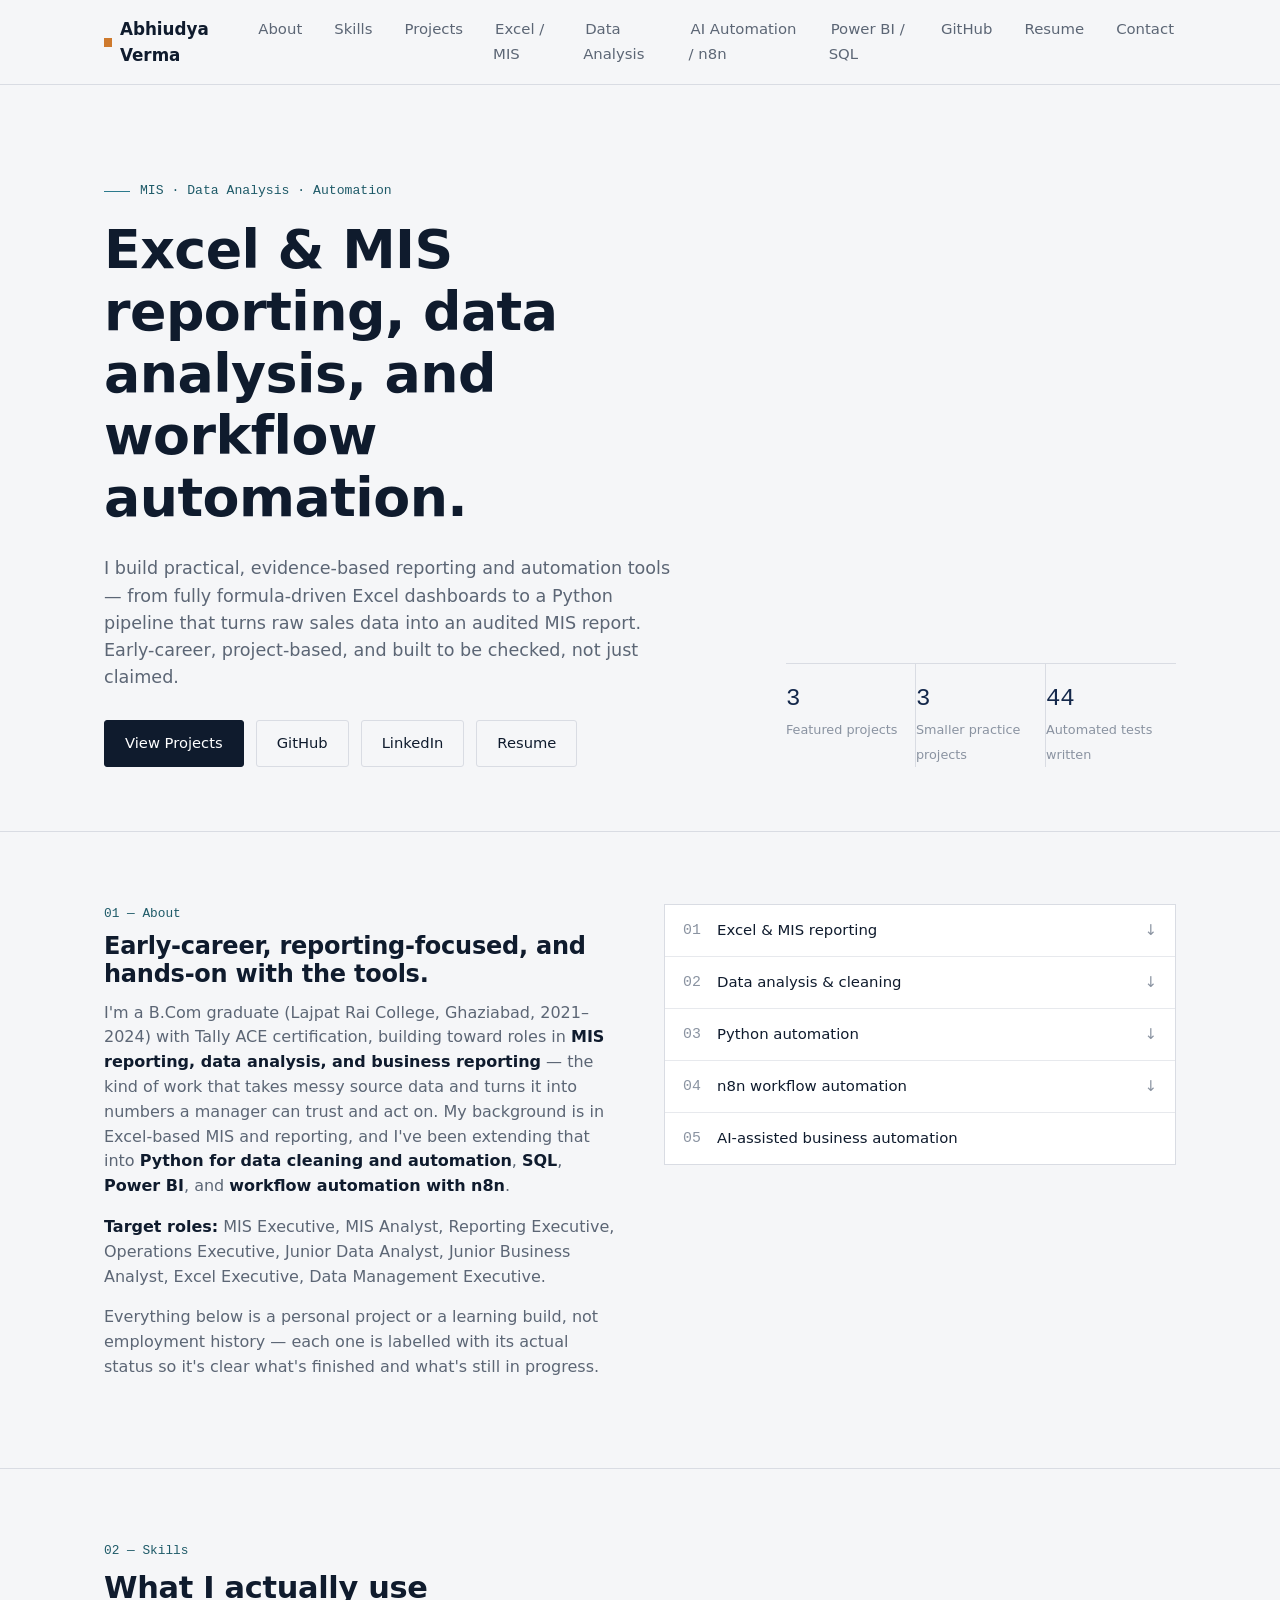
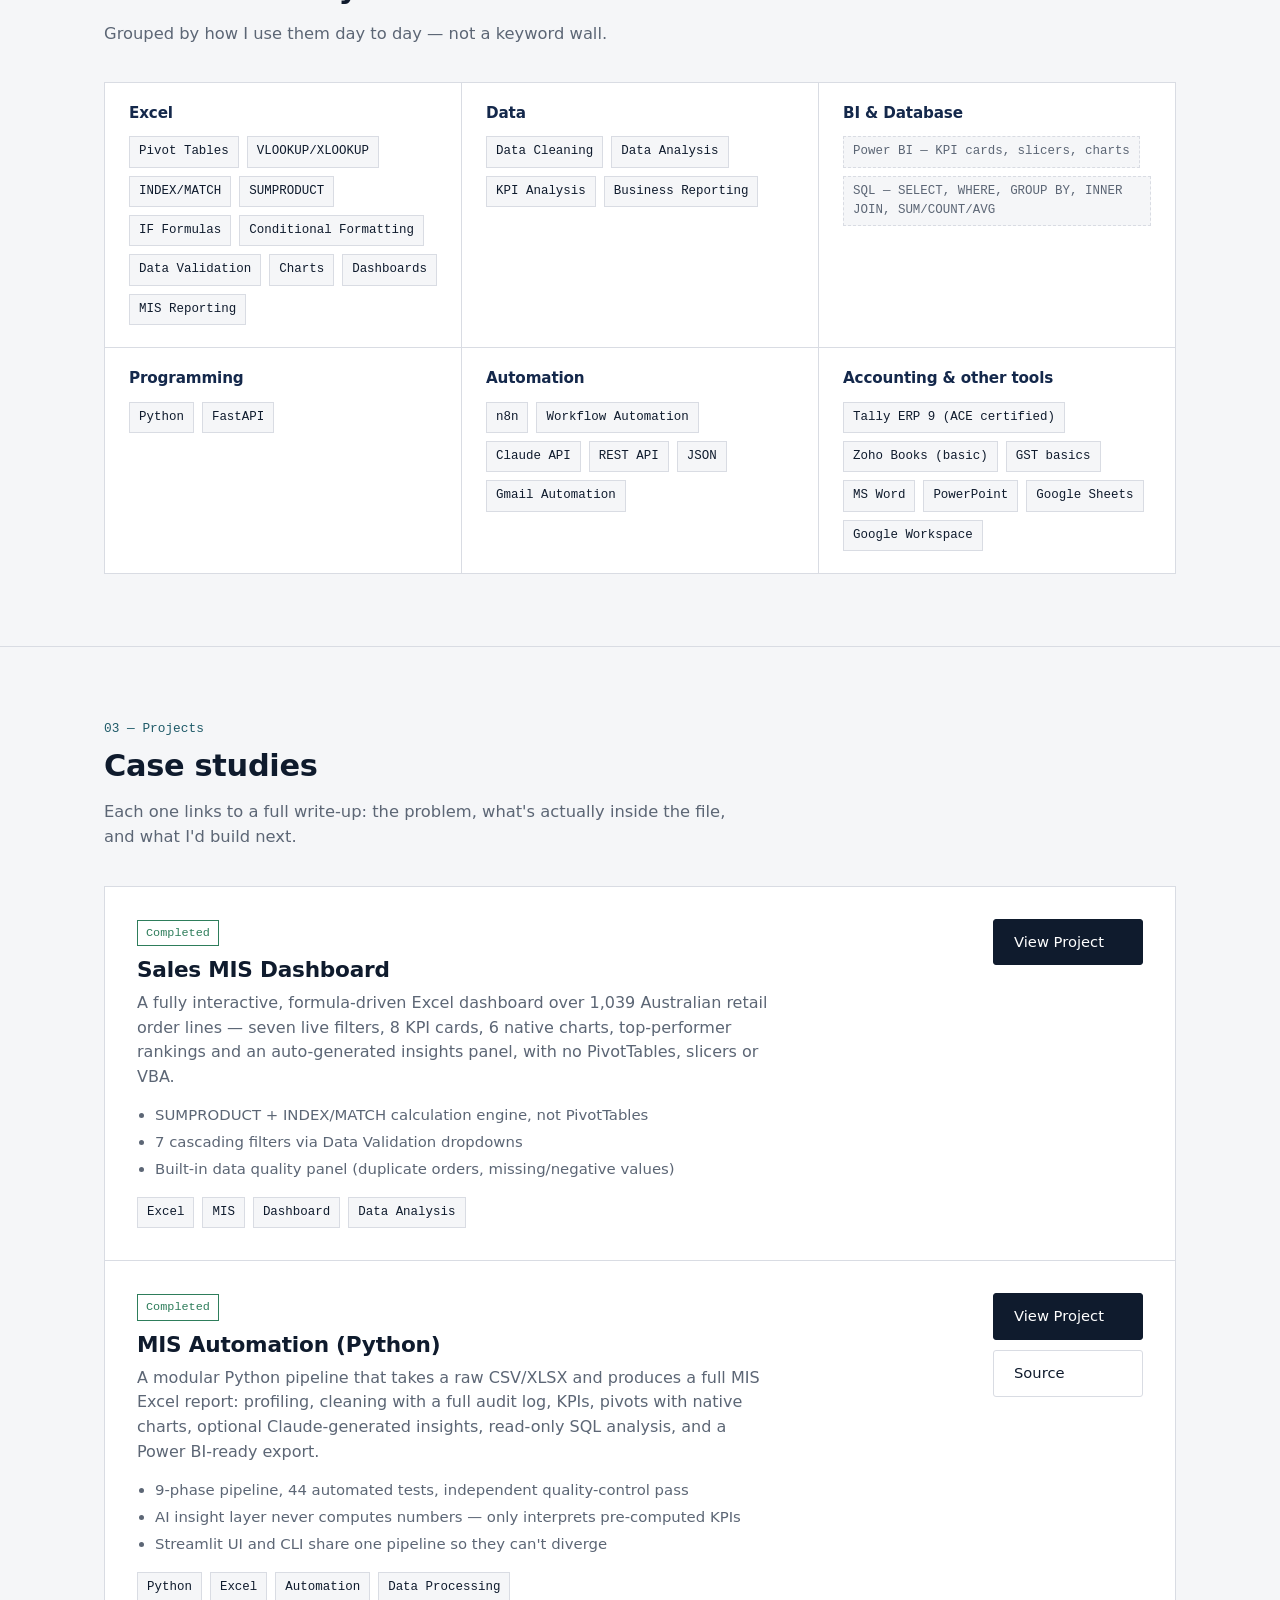
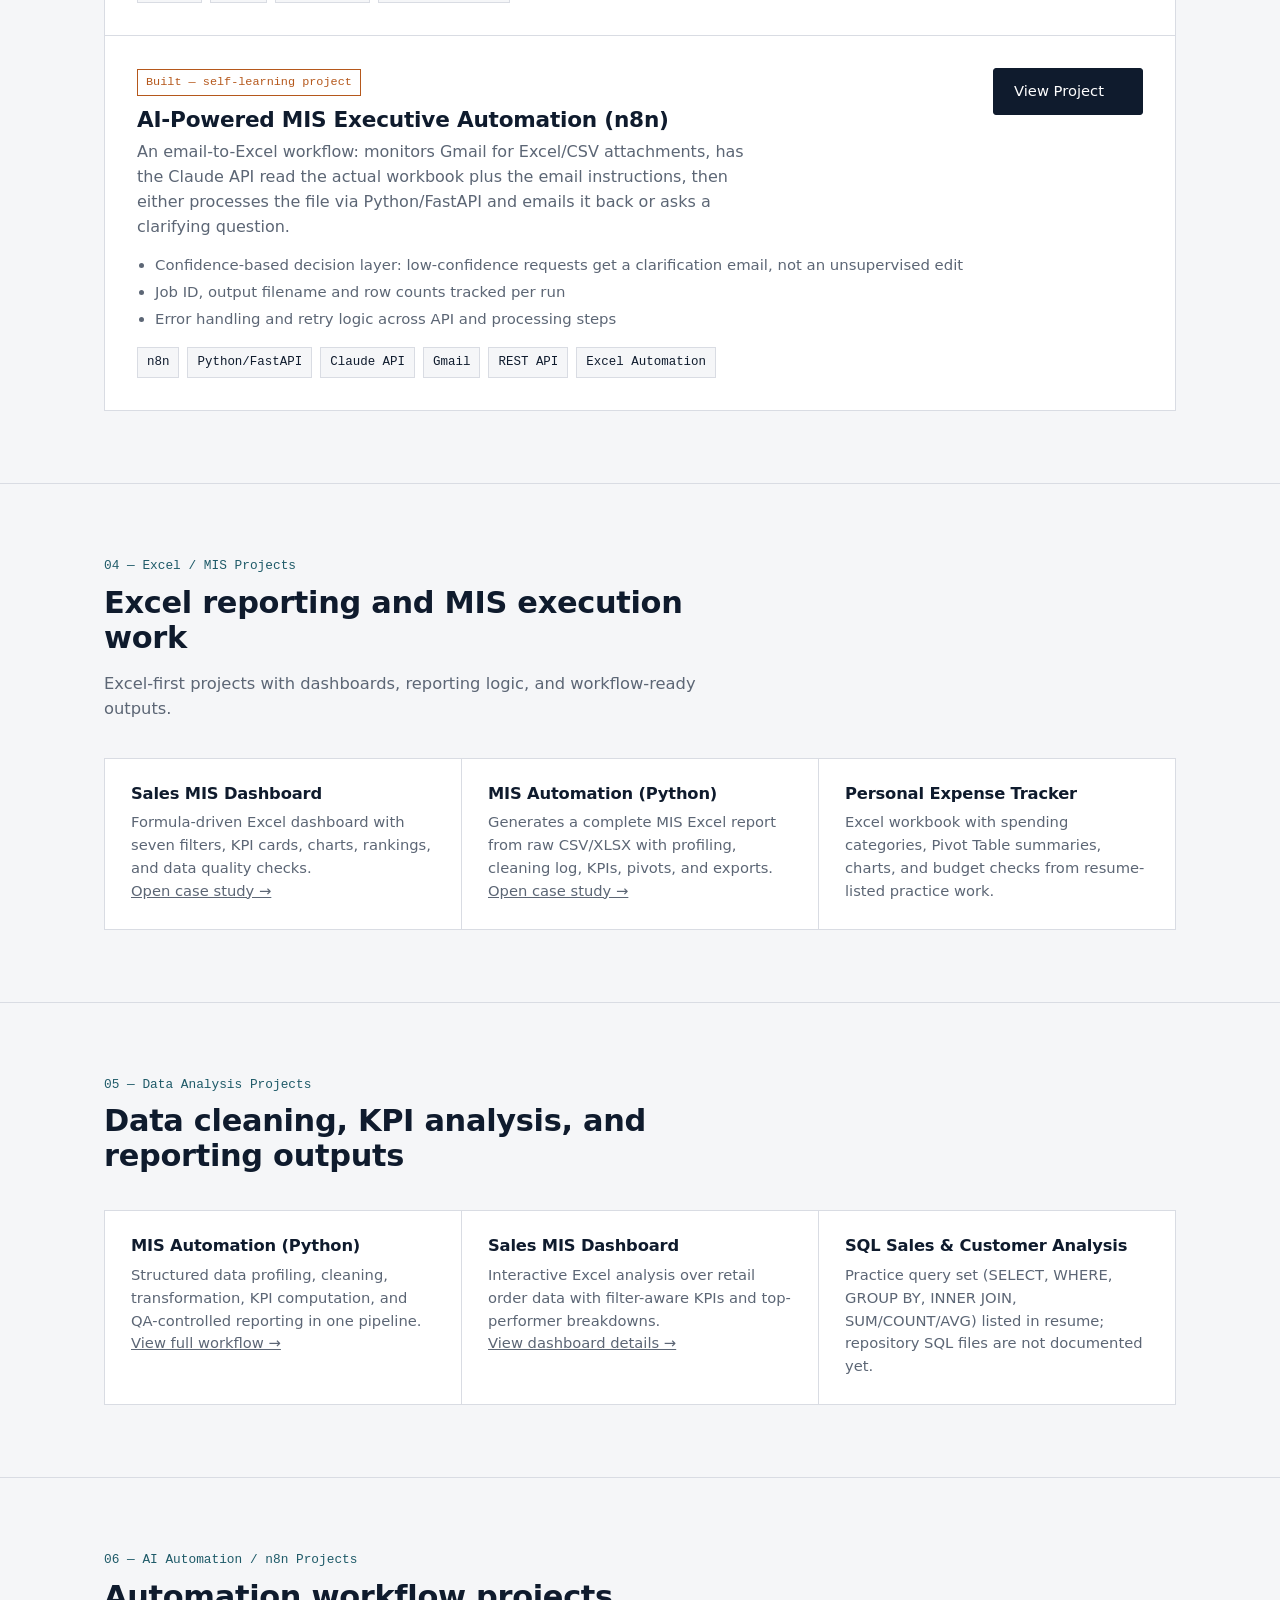
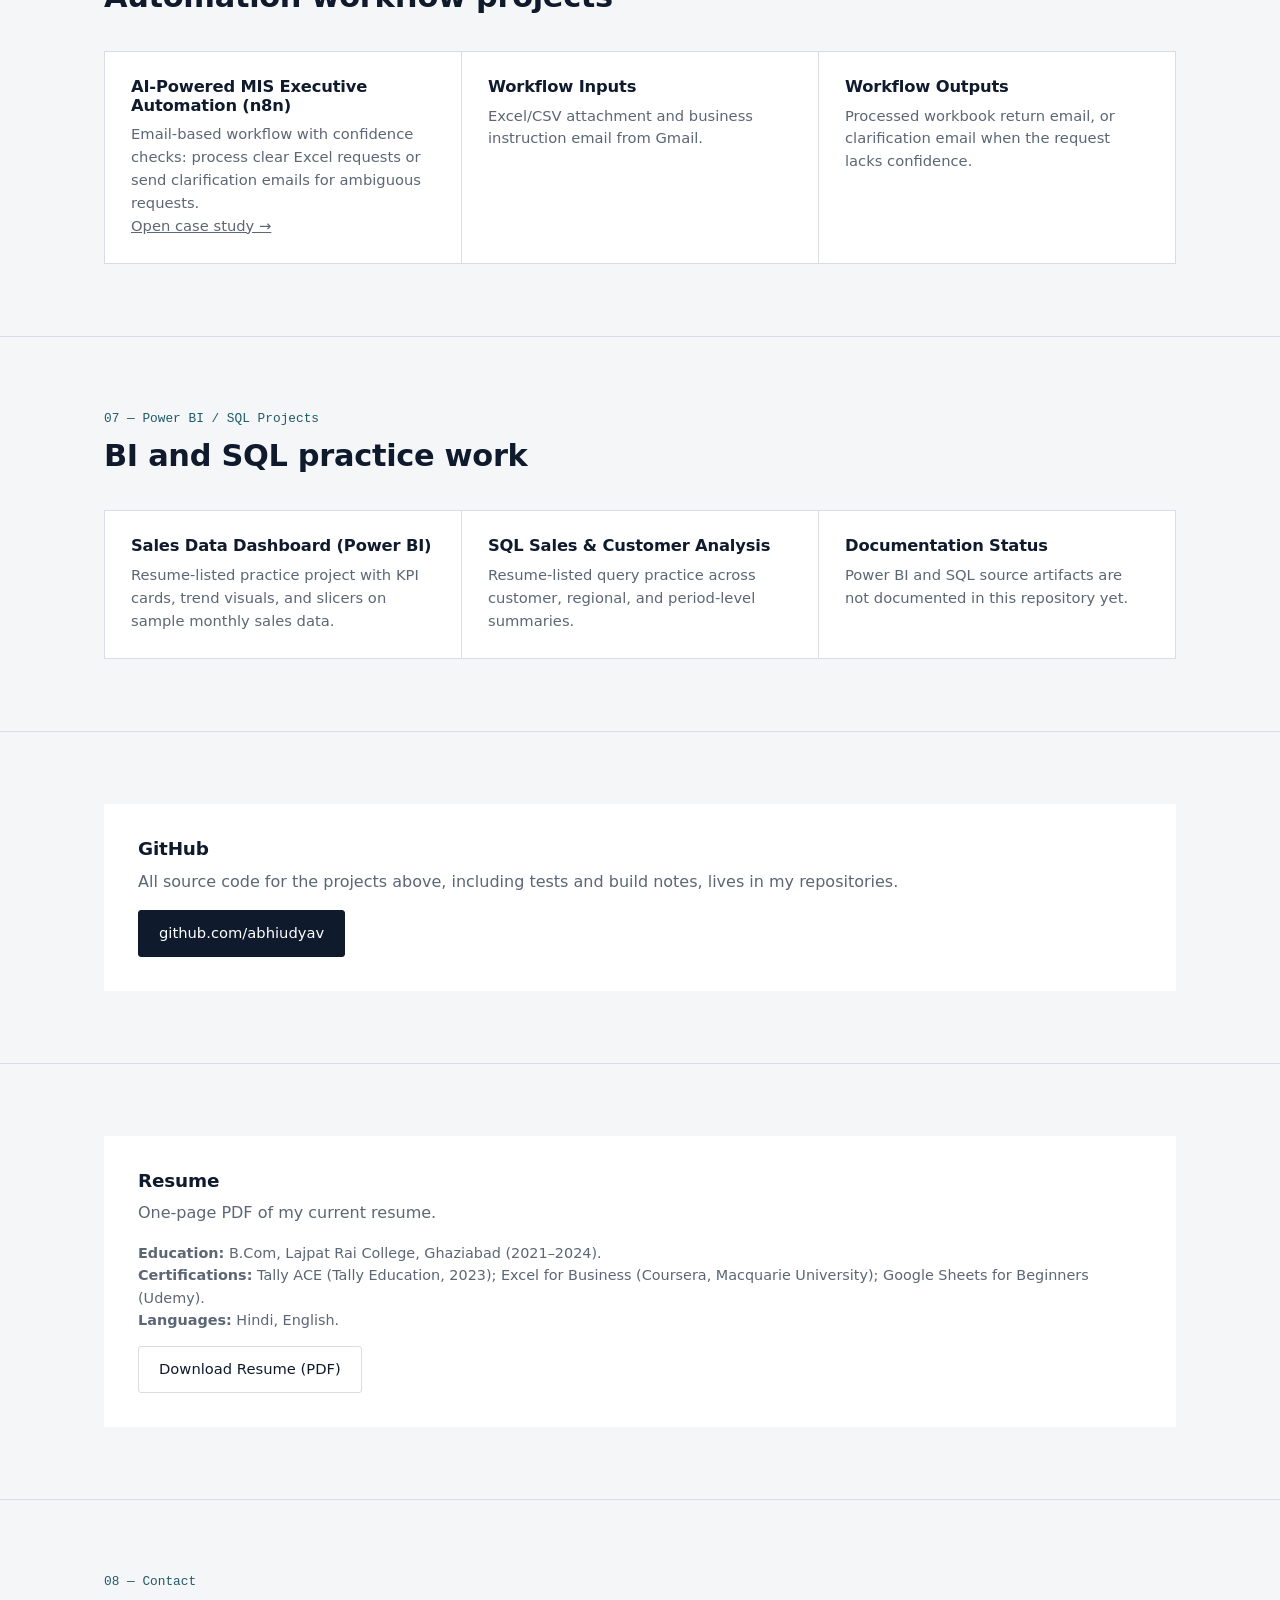
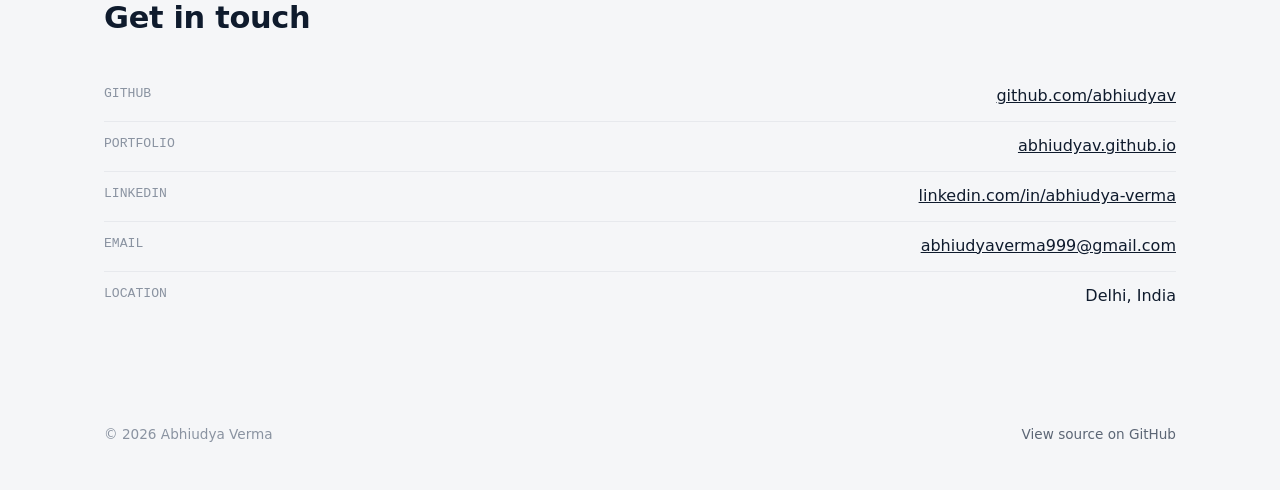
==== commit 19e853f9: "Build professional GitHub portfolio and project showcase Co-authored-by: abhiudyav <257004068+abhiud" ====
--- a/index.html
+++ b/index.html
@@ -28,9 +28,12 @@
       <li><a href="#about">About</a></li>
       <li><a href="#skills">Skills</a></li>
       <li><a href="#projects">Projects</a></li>
-      <li><a href="#build">What I Build</a></li>
-      <li><a href="#tools">Tools</a></li>
+      <li><a href="#excel-mis-projects">Excel / MIS</a></li>
+      <li><a href="#data-analysis-projects">Data Analysis</a></li>
+      <li><a href="#ai-automation-projects">AI Automation / n8n</a></li>
+      <li><a href="#powerbi-sql-projects">Power BI / SQL</a></li>
       <li><a href="#github">GitHub</a></li>
+      <li><a href="#resume">Resume</a></li>
       <li><a href="#contact">Contact</a></li>
     </ul>
   </nav>
@@ -54,7 +57,7 @@
           <a class="btn btn-primary" href="#projects">View Projects</a>
           <a class="btn btn-ghost" href="https://github.com/abhiudyav" target="_blank" rel="noopener">GitHub</a>
           <a class="btn btn-ghost" href="https://linkedin.com/in/abhiudya-verma" target="_blank" rel="noopener">LinkedIn</a>
-          <a class="btn btn-ghost" href="#contact">Request Resume</a>
+          <a class="btn btn-ghost" href="resume/Abhiudya-Verma-Resume.pdf">Resume</a>
         </div>
       </div>
       <div class="hero-stats">
@@ -79,6 +82,7 @@
           cleaning and automation</strong>, <strong>SQL</strong>, <strong>Power BI</strong>, and
           <strong>workflow automation with n8n</strong>.
         </p>
+        <p><strong>Target roles:</strong> MIS Executive, MIS Analyst, Reporting Executive, Operations Executive, Junior Data Analyst, Junior Business Analyst, Excel Executive, Data Management Executive.</p>
         <p>
           Everything below is a personal project or a learning build, not employment
           history — each one is labelled with its actual status so it's clear what's
@@ -176,7 +180,7 @@
             </div>
           </div>
           <div class="project-actions">
-            <a class="btn btn-primary" href="sales-mis-dashboard.html">View Project</a>
+            <a class="btn btn-primary" href="projects/sales-mis-dashboard.html">View Project</a>
           </div>
         </article>
 
@@ -195,7 +199,7 @@
             </div>
           </div>
           <div class="project-actions">
-            <a class="btn btn-primary" href="mis-automation.html">View Project</a>
+            <a class="btn btn-primary" href="projects/mis-automation.html">View Project</a>
             <a class="btn btn-ghost" href="https://github.com/abhiudyav" target="_blank" rel="noopener">Source</a>
           </div>
         </article>
@@ -215,7 +219,7 @@
             </div>
           </div>
           <div class="project-actions">
-            <a class="btn btn-primary" href="n8n-mis-automation.html">View Project</a>
+            <a class="btn btn-primary" href="projects/n8n-mis-automation.html">View Project</a>
           </div>
         </article>
 
@@ -224,95 +228,119 @@
   </section>
 
 
-  <!-- OTHER PROJECTS -->
-  <section id="other-projects">
-    <div class="container">
-      <div class="section-head">
-        <span class="section-tag">03b — Smaller practice projects</span>
-        <h2>Foundations</h2>
-        <p class="sub">Shorter projects built while learning each tool. Descriptions are from my resume; no separate write-ups yet.</p>
+  <!-- EXCEL / MIS PROJECTS -->
+  <section id="excel-mis-projects">
+    <div class="container">
+      <div class="section-head">
+        <span class="section-tag">04 — Excel / MIS Projects</span>
+        <h2>Excel reporting and MIS execution work</h2>
+        <p class="sub">Excel-first projects with dashboards, reporting logic, and workflow-ready outputs.</p>
       </div>
       <div class="build-grid">
-        <div class="build-card"><h3>Sales Data Dashboard</h3><p>Power BI Desktop dashboard with KPI cards, bar/line charts and region/month slicers, analysing monthly trends and top product categories from a sample dataset.</p></div>
-        <div class="build-card"><h3>Personal Expense Tracker</h3><p>Excel workbook with 8–10 spending categories, Pivot Table summaries, bar/pie charts, VLOOKUP/IF budget flags and data validation.</p></div>
-        <div class="build-card"><h3>SQL Sales &amp; Customer Analysis</h3><p>MySQL queries (SELECT, WHERE, GROUP BY, INNER JOIN, SUM/COUNT/AVG) for customer, region and period insights on a sample sales database.</p></div>
-      </div>
-    </div>
-  </section>
-
-  <!-- WHAT I BUILD -->
-  <section id="build">
-    <div class="container">
-      <div class="section-head">
-        <span class="section-tag">04 — What I Build</span>
-        <h2>The kind of problems I take on</h2>
+        <div class="build-card"><h3>Sales MIS Dashboard</h3><p>Formula-driven Excel dashboard with seven filters, KPI cards, charts, rankings, and data quality checks.</p><p><a href="projects/sales-mis-dashboard.html">Open case study →</a></p></div>
+        <div class="build-card"><h3>MIS Automation (Python)</h3><p>Generates a complete MIS Excel report from raw CSV/XLSX with profiling, cleaning log, KPIs, pivots, and exports.</p><p><a href="projects/mis-automation.html">Open case study →</a></p></div>
+        <div class="build-card"><h3>Personal Expense Tracker</h3><p>Excel workbook with spending categories, Pivot Table summaries, charts, and budget checks from resume-listed practice work.</p></div>
+      </div>
+    </div>
+  </section>
+
+  <!-- DATA ANALYSIS PROJECTS -->
+  <section id="data-analysis-projects">
+    <div class="container">
+      <div class="section-head">
+        <span class="section-tag">05 — Data Analysis Projects</span>
+        <h2>Data cleaning, KPI analysis, and reporting outputs</h2>
       </div>
       <div class="build-grid">
         <div class="build-card">
-          <span class="glyph">📊</span>
-          <h3>MIS &amp; Reporting</h3>
-          <p>Dashboards, KPI cards and business reports that a manager can filter and trust without needing me in the room.</p>
-        </div>
-        <div class="build-card">
-          <span class="glyph">📈</span>
-          <h3>Data Analysis</h3>
-          <p>Cleaning, transforming and analysing business data — with the cleaning steps logged, not hidden.</p>
-        </div>
-        <div class="build-card">
-          <span class="glyph">⚙️</span>
-          <h3>Workflow Automation</h3>
-          <p>Automating repetitive reporting steps with Python and n8n, including an email-to-Excel workflow.</p>
-        </div>
-        <div class="build-card">
-          <span class="glyph">🤖</span>
-          <h3>AI Automation</h3>
-          <p>Using LLMs to interpret pre-computed numbers into plain-English insights — never to invent the numbers themselves.</p>
-        </div>
-        <div class="build-card">
-          <span class="glyph">🗄️</span>
-          <h3>Data &amp; BI</h3>
-          <p>SQL queries and Power BI dashboards, at the level I currently have — basic and growing.</p>
-        </div>
-      </div>
-    </div>
-  </section>
-
-  <!-- TOOLS -->
-  <section id="tools">
-    <div class="container">
-      <div class="section-head">
-        <span class="section-tag">05 — Tools &amp; Technologies</span>
-        <h2>Working stack</h2>
-      </div>
-      <div class="tools-band">
-        <span class="tool-chip">Excel</span><span class="tool-chip">Python</span>
-        <span class="tool-chip">Pandas</span><span class="tool-chip">SQL (MySQL, SQLite)</span>
-        <span class="tool-chip">Power BI</span><span class="tool-chip">n8n</span>
-        <span class="tool-chip">FastAPI</span><span class="tool-chip">Streamlit</span><span class="tool-chip">Claude API</span>
-        <span class="tool-chip">Git &amp; GitHub</span><span class="tool-chip">Tally ERP 9</span>
-        <span class="tool-chip">Zoho Books</span>
-      </div>
-    </div>
-  </section>
-
-  <!-- GITHUB / RESUME -->
+          <h3>MIS Automation (Python)</h3>
+          <p>Structured data profiling, cleaning, transformation, KPI computation, and QA-controlled reporting in one pipeline.</p>
+          <p><a href="projects/mis-automation.html">View full workflow →</a></p>
+        </div>
+        <div class="build-card">
+          <h3>Sales MIS Dashboard</h3>
+          <p>Interactive Excel analysis over retail order data with filter-aware KPIs and top-performer breakdowns.</p>
+          <p><a href="projects/sales-mis-dashboard.html">View dashboard details →</a></p>
+        </div>
+        <div class="build-card">
+          <h3>SQL Sales &amp; Customer Analysis</h3>
+          <p>Practice query set (SELECT, WHERE, GROUP BY, INNER JOIN, SUM/COUNT/AVG) listed in resume; repository SQL files are not documented yet.</p>
+        </div>
+      </div>
+    </div>
+  </section>
+
+  <!-- AI AUTOMATION / N8N PROJECTS -->
+  <section id="ai-automation-projects">
+    <div class="container">
+      <div class="section-head">
+        <span class="section-tag">06 — AI Automation / n8n Projects</span>
+        <h2>Automation workflow projects</h2>
+      </div>
+      <div class="build-grid">
+        <div class="build-card">
+          <h3>AI-Powered MIS Executive Automation (n8n)</h3>
+          <p>Email-based workflow with confidence checks: process clear Excel requests or send clarification emails for ambiguous requests.</p>
+          <p><a href="projects/n8n-mis-automation.html">Open case study →</a></p>
+        </div>
+        <div class="build-card">
+          <h3>Workflow Inputs</h3>
+          <p>Excel/CSV attachment and business instruction email from Gmail.</p>
+        </div>
+        <div class="build-card">
+          <h3>Workflow Outputs</h3>
+          <p>Processed workbook return email, or clarification email when the request lacks confidence.</p>
+        </div>
+      </div>
+    </div>
+  </section>
+
+  <!-- POWER BI / SQL PROJECTS -->
+  <section id="powerbi-sql-projects">
+    <div class="container">
+      <div class="section-head">
+        <span class="section-tag">07 — Power BI / SQL Projects</span>
+        <h2>BI and SQL practice work</h2>
+      </div>
+      <div class="build-grid">
+        <div class="build-card">
+          <h3>Sales Data Dashboard (Power BI)</h3>
+          <p>Resume-listed practice project with KPI cards, trend visuals, and slicers on sample monthly sales data.</p>
+        </div>
+        <div class="build-card">
+          <h3>SQL Sales &amp; Customer Analysis</h3>
+          <p>Resume-listed query practice across customer, regional, and period-level summaries.</p>
+        </div>
+        <div class="build-card">
+          <h3>Documentation Status</h3>
+          <p>Power BI and SQL source artifacts are not documented in this repository yet.</p>
+        </div>
+      </div>
+    </div>
+  </section>
+
+  <!-- GITHUB -->
   <section id="github">
     <div class="container">
-      <div class="split-panel">
-        <div class="panel">
-          <h3>GitHub</h3>
-          <p>All source code for the projects above, including tests and build notes, lives in my repositories.</p>
-          <div class="btn-row">
-            <a class="btn btn-primary" href="https://github.com/abhiudyav" target="_blank" rel="noopener">github.com/abhiudyav</a>
-          </div>
-        </div>
-        <div class="panel" id="resume-panel">
-          <h3>Resume</h3>
-          <p>One-page PDF of my current resume.</p>
-          <p style="font-size:.9rem"><strong>Education:</strong> B.Com, Lajpat Rai College, Ghaziabad (2021–2024).<br><strong>Certifications:</strong> Tally ACE (Tally Education, 2023); Excel for Business (Coursera, Macquarie University); Google Sheets for Beginners (Udemy).<br><strong>Languages:</strong> Hindi, English.</p>
-          <div class="btn-row">
-            <a class="btn btn-ghost" href="#contact">Request Resume (Contact)</a>
-          </div>
+      <div class="panel">
+        <h3>GitHub</h3>
+        <p>All source code for the projects above, including tests and build notes, lives in my repositories.</p>
+        <div class="btn-row">
+          <a class="btn btn-primary" href="https://github.com/abhiudyav" target="_blank" rel="noopener">github.com/abhiudyav</a>
+        </div>
+      </div>
+    </div>
+  </section>
+
+  <!-- RESUME -->
+  <section id="resume">
+    <div class="container">
+      <div class="panel">
+        <h3>Resume</h3>
+        <p>One-page PDF of my current resume.</p>
+        <p style="font-size:.9rem"><strong>Education:</strong> B.Com, Lajpat Rai College, Ghaziabad (2021–2024).<br><strong>Certifications:</strong> Tally ACE (Tally Education, 2023); Excel for Business (Coursera, Macquarie University); Google Sheets for Beginners (Udemy).<br><strong>Languages:</strong> Hindi, English.</p>
+        <div class="btn-row">
+          <a class="btn btn-ghost" href="resume/Abhiudya-Verma-Resume.pdf">Download Resume (PDF)</a>
         </div>
       </div>
     </div>
@@ -322,7 +350,7 @@
   <section id="contact">
     <div class="container">
       <div class="section-head">
-        <span class="section-tag">06 — Contact</span>
+        <span class="section-tag">08 — Contact</span>
         <h2>Get in touch</h2>
       </div>
       <ul class="contact-list">
--- a/assets/css/style.css
+++ b/assets/css/style.css
@@ -1,282 +1,308 @@
-:root {
-  --bg: #f5f6f8;
-  --surface: #ffffff;
-  --ink: #14284b;
-  --ink-soft: #2d3a52;
-  --muted: #5e6b84;
-  --brand: #2c7a8c;
-  --accent: #ce7a2e;
-  --line: #dce3ef;
-  --focus: #0b5fff;
-  --ok: #0f8f5f;
-  --warn: #9b5f00;
-}
-
-* { box-sizing: border-box; }
-html { scroll-behavior: smooth; }
-body {
+/* ==========================================================================
+   Abhiudya Verma — Portfolio
+   Design language: grounded in the actual dashboards this portfolio shows —
+   navy report headers, teal/amber chart series, hairline spreadsheet grid
+   lines instead of soft SaaS cards. Sharp corners, monospace data labels.
+   ========================================================================== */
+
+:root{
+  --ink:        #0F1B2D;
+  --navy:       #14284B;
+  --navy-2:     #1D3A6E;
+  --paper:      #F5F6F8;
+  --paper-2:    #FFFFFF;
+  --line:       #D9DCE3;
+  --line-soft:  #E7E9ED;
+  --teal:       #2C7A8C;
+  --teal-deep:  #1E5A68;
+  --amber:      #CE7A2E;
+  --muted:      #5C6675;
+  --muted-2:    #8A93A1;
+  --ok:         #2E7D5B;
+  --warn:       #B5581C;
+
+  --font-head: "Space Grotesk", "IBM Plex Sans", system-ui, sans-serif;
+  --font-body: "IBM Plex Sans", system-ui, -apple-system, sans-serif;
+  --font-mono: "IBM Plex Mono", ui-monospace, SFMono-Regular, Menlo, monospace;
+
+  --maxw: 1120px;
+  --radius: 3px;
+}
+
+*{ box-sizing: border-box; }
+html{ scroll-behavior: smooth; }
+body{
   margin: 0;
-  font-family: "IBM Plex Sans", system-ui, -apple-system, Segoe UI, Roboto, sans-serif;
-  color: var(--ink-soft);
-  background: var(--bg);
-  line-height: 1.6;
-}
-
-h1, h2, h3 {
-  font-family: "Space Grotesk", system-ui, sans-serif;
+  background: var(--paper);
   color: var(--ink);
-  line-height: 1.2;
-  margin: 0 0 .65rem;
-}
-p, ul, ol, table, .log-block { margin: 0 0 1rem; }
-a { color: var(--brand); text-underline-offset: .18em; }
-a:hover { text-decoration-thickness: 2px; }
-a:focus-visible, button:focus-visible {
-  outline: 3px solid var(--focus);
-  outline-offset: 2px;
-  border-radius: .35rem;
-}
-
-img { max-width: 100%; height: auto; border-radius: .75rem; border: 1px solid var(--line); background: #eef2f7; }
-
-.skip-link {
-  position: absolute;
-  left: 1rem;
-  top: -3rem;
-  background: #fff;
-  color: var(--ink);
-  padding: .6rem .8rem;
-  z-index: 1000;
-  border-radius: .5rem;
-  border: 1px solid var(--line);
-}
-.skip-link:focus { top: 1rem; }
-
-.container { width: min(1120px, calc(100% - 2rem)); margin-inline: auto; }
-
-.site-header {
-  position: sticky;
-  top: 0;
-  z-index: 100;
-  background: rgba(245, 246, 248, .95);
+  font-family: var(--font-body);
+  font-size: 16px;
+  line-height: 1.55;
+  -webkit-font-smoothing: antialiased;
+}
+img{ max-width: 100%; display: block; }
+a{ color: inherit; }
+h1,h2,h3,h4{
+  font-family: var(--font-head);
+  line-height: 1.15;
+  margin: 0 0 .5em;
+  letter-spacing: -0.01em;
+}
+p{ margin: 0 0 1em; color: var(--ink); }
+.container{ max-width: var(--maxw); margin: 0 auto; padding: 0 24px; }
+.mono{ font-family: var(--font-mono); }
+
+/* Skip link for accessibility */
+.skip-link{
+  position: absolute; left: -999px; top: 0; background: var(--navy); color: #fff;
+  padding: 10px 16px; z-index: 999; border-radius: 0 0 4px 0;
+}
+.skip-link:focus{ left: 0; }
+
+:focus-visible{ outline: 2px solid var(--teal); outline-offset: 2px; }
+
+/* ---------------- Header / Nav ---------------- */
+.site-header{
+  position: sticky; top: 0; z-index: 100;
+  background: rgba(245,246,248,.92);
+  backdrop-filter: blur(6px);
   border-bottom: 1px solid var(--line);
-  backdrop-filter: blur(8px);
-}
-.nav {
-  width: min(1120px, calc(100% - 2rem));
-  margin-inline: auto;
-  display: flex;
-  align-items: center;
-  justify-content: space-between;
-  gap: 1rem;
-  min-height: 4rem;
-}
-.nav-brand {
-  color: var(--ink);
-  text-decoration: none;
-  display: inline-flex;
-  align-items: center;
-  gap: .5rem;
-  font-weight: 700;
-}
-.dot {
-  width: .65rem;
-  height: .65rem;
-  border-radius: 50%;
-  background: linear-gradient(120deg, var(--brand), var(--accent));
-}
-.nav-links {
-  list-style: none;
-  display: flex;
-  align-items: center;
-  flex-wrap: wrap;
-  gap: .3rem;
-  margin: 0;
-  padding: 0;
-}
-.nav-links a {
-  display: inline-block;
-  text-decoration: none;
-  color: var(--ink-soft);
-  font-weight: 600;
-  padding: .45rem .7rem;
-  border-radius: .5rem;
-}
-.nav-links a:hover { background: #eaf0f6; color: var(--ink); }
-
-.nav-toggle {
-  display: none;
-  border: 1px solid var(--line);
-  background: #fff;
-  padding: .45rem;
-  border-radius: .5rem;
-}
-.nav-toggle span {
-  display: block;
-  width: 1.1rem;
-  height: 2px;
-  margin: .2rem 0;
-  background: var(--ink);
-}
-
-main section,
-.project-hero,
-.doc-section,
-#other-projects,
-#build,
-#tools,
-#github,
-#contact { padding: 2.75rem 0; }
-
-.hero-grid,
-.about-grid,
-.split-panel,
-.two-col {
-  display: grid;
-  gap: 1.25rem;
-  grid-template-columns: repeat(2, minmax(0, 1fr));
-}
-.hero-stats,
-.progression,
-.panel,
-.project-card,
-.skill-block,
-.build-card,
-.doc-section .container,
-.project-hero .container {
-  background: var(--surface);
-  border: 1px solid var(--line);
-  border-radius: 1rem;
-  padding: 1rem;
-}
-.project-hero .container { padding: 1.25rem; }
-.doc-section .container { padding: 1.25rem; }
-
-.section-tag, .hero-eyebrow, .status, .k, .mono { font-family: "IBM Plex Mono", ui-monospace, monospace; }
-.section-tag, .hero-eyebrow { color: var(--muted); font-size: .85rem; }
-.lede, .sub { color: var(--muted); }
-
-.btn-row { display: flex; gap: .6rem; flex-wrap: wrap; }
-.btn {
-  display: inline-block;
-  border: 1px solid transparent;
-  padding: .55rem .85rem;
-  border-radius: .6rem;
-  text-decoration: none;
-  font-weight: 600;
-}
-.btn-primary { background: var(--ink); color: #fff; }
-.btn-primary:hover { background: #0f203e; }
-.btn-ghost { background: #fff; color: var(--ink); border-color: var(--line); }
-.btn-ghost:hover { background: #eef3f8; }
-
-.skills-grid,
-.project-list,
-.build-grid { display: grid; gap: 1rem; }
-.project-card { display: grid; grid-template-columns: 1fr auto; gap: 1rem; align-items: start; }
-.tag-row, .tools-band, .meta-row { display: flex; gap: .5rem; flex-wrap: wrap; }
-.tag, .tool-chip {
-  background: #edf2f7;
-  color: var(--ink);
-  border: 1px solid #d5dfee;
-  border-radius: 999px;
-  padding: .25rem .6rem;
-  font-size: .87rem;
-}
-.status {
-  display: inline-block;
-  border-radius: 999px;
-  padding: .25rem .6rem;
-  font-size: .78rem;
-  border: 1px solid transparent;
-}
-.status.live { color: var(--ok); background: #e8f8f1; border-color: #b9e9d3; }
-.status.progress { color: var(--warn); background: #fff1df; border-color: #ffd7a6; }
-
-.breadcrumb { color: var(--muted); font-size: .95rem; margin-bottom: .75rem; }
-.callout, .status-banner {
-  border-left: 4px solid var(--brand);
-  background: #eef8fb;
-  border-radius: .7rem;
-  padding: .8rem 1rem;
-}
-.status-banner { display: flex; gap: .7rem; align-items: start; }
-
-.data-table {
-  width: 100%;
-  border-collapse: collapse;
-  background: #fff;
-  border: 1px solid var(--line);
-  border-radius: .6rem;
-  overflow: hidden;
-}
-.data-table th, .data-table td {
-  text-align: left;
+}
+.nav{
+  display: flex; align-items: center; justify-content: space-between;
+  padding: 16px 24px; max-width: var(--maxw); margin: 0 auto;
+}
+.nav-brand{
+  font-family: var(--font-head); font-weight: 600; font-size: 1.05rem;
+  text-decoration: none; color: var(--ink);
+  display: flex; align-items: center; gap: 8px;
+}
+.nav-brand .dot{ width: 9px; height: 9px; background: var(--amber); display:inline-block; }
+.nav-links{ display: flex; gap: 28px; list-style: none; margin: 0; padding: 0; }
+.nav-links a{
+  text-decoration: none; font-size: .93rem; color: var(--muted);
+  padding: 6px 2px; border-bottom: 2px solid transparent;
+}
+.nav-links a:hover{ color: var(--ink); border-bottom-color: var(--amber); }
+.nav-toggle{
+  display: none; background: none; border: 1px solid var(--line); border-radius: var(--radius);
+  width: 40px; height: 36px; cursor: pointer;
+}
+.nav-toggle span{ display:block; width: 18px; height: 2px; background: var(--ink); margin: 3px auto; }
+
+@media (max-width: 760px){
+  .nav-toggle{ display: block; }
+  .nav-links{
+    position: absolute; top: 100%; left: 0; right: 0; background: var(--paper-2);
+    flex-direction: column; gap: 0; border-bottom: 1px solid var(--line);
+    max-height: 0; overflow: hidden; transition: max-height .25s ease;
+  }
+  .nav-links.open{ max-height: 400px; }
+  .nav-links li{ border-top: 1px solid var(--line-soft); }
+  .nav-links a{ display: block; padding: 14px 24px; }
+}
+
+/* ---------------- Buttons ---------------- */
+.btn{
+  display: inline-flex; align-items: center; gap: 8px;
+  padding: 11px 20px; font-size: .92rem; font-weight: 500;
+  text-decoration: none; border-radius: var(--radius);
+  border: 1px solid var(--ink); font-family: var(--font-body);
+  cursor: pointer;
+}
+.btn-primary{ background: var(--ink); color: #fff; }
+.btn-primary:hover{ background: var(--navy-2); border-color: var(--navy-2); }
+.btn-ghost{ background: transparent; color: var(--ink); border-color: var(--line); }
+.btn-ghost:hover{ border-color: var(--ink); }
+.btn-row{ display: flex; flex-wrap: wrap; gap: 12px; }
+
+/* ---------------- Hero ---------------- */
+.hero{
+  padding: 96px 0 64px;
   border-bottom: 1px solid var(--line);
-  padding: .55rem .65rem;
-}
-
-.log-block {
-  background: #0f172a;
-  color: #e5e7eb;
-  padding: .9rem;
-  border-radius: .7rem;
-  font-family: "IBM Plex Mono", ui-monospace, monospace;
-  font-size: .85rem;
-  overflow-x: auto;
-}
-
-.next-project {
-  display: flex;
-  justify-content: space-between;
-  gap: 1rem;
-  flex-wrap: wrap;
-  padding-bottom: 2rem;
-}
-
-.contact-list {
-  list-style: none;
-  margin: 0;
-  padding: 0;
-  display: grid;
-  gap: .6rem;
-}
-.contact-list li {
-  background: #fff;
-  border: 1px solid var(--line);
-  border-radius: .7rem;
-  padding: .7rem .85rem;
-  display: grid;
-  gap: .3rem;
-}
-.k { color: var(--muted); font-size: .78rem; }
-
-footer {
-  border-top: 1px solid var(--line);
-  padding: 1rem 0 1.4rem;
-  margin-top: 1rem;
-  background: #f0f3f7;
-}
-footer .container { display: flex; justify-content: space-between; gap: .75rem; flex-wrap: wrap; }
-
-@media (max-width: 900px) {
-  .hero-grid, .about-grid, .split-panel, .two-col, .project-card {
-    grid-template-columns: 1fr;
-  }
-}
-
-@media (max-width: 760px) {
-  .nav-toggle { display: inline-block; }
-  .nav-links {
-    position: absolute;
-    inset: calc(100% + .45rem) 1rem auto 1rem;
-    background: #fff;
-    border: 1px solid var(--line);
-    border-radius: .8rem;
-    padding: .6rem;
-    display: none;
-    box-shadow: 0 20px 40px rgba(14, 26, 48, .12);
-  }
-  .nav-links.open { display: flex; flex-direction: column; align-items: stretch; }
-  .nav-links a { width: 100%; }
-}
+  background:
+    linear-gradient(180deg, var(--paper) 0%, var(--paper) 100%);
+}
+.hero-grid{ display: grid; grid-template-columns: 1.3fr .8fr; gap: 48px; align-items: end; }
+.hero-eyebrow{
+  font-family: var(--font-mono); font-size: .82rem; color: var(--teal-deep);
+  margin-bottom: 18px; display:flex; align-items:center; gap:10px;
+}
+.hero-eyebrow::before{ content:""; width: 26px; height: 1px; background: var(--teal); display:inline-block; }
+.hero h1{ font-size: clamp(2.1rem, 4.2vw, 3.4rem); font-weight: 600; max-width: 15ch; }
+.hero .lede{ font-size: 1.1rem; color: var(--muted); max-width: 52ch; margin-bottom: 28px; }
+.hero-stats{
+  display: grid; grid-template-columns: repeat(3,1fr); border-top: 1px solid var(--line);
+}
+.hero-stats div{ padding: 16px 0 0; border-right: 1px solid var(--line); }
+.hero-stats div:last-child{ border-right: none; }
+.hero-stats .num{ font-family: var(--font-mono); font-size: 1.5rem; color: var(--navy); display:block; }
+.hero-stats .lbl{ font-size: .8rem; color: var(--muted-2); }
+
+@media (max-width: 860px){
+  .hero-grid{ grid-template-columns: 1fr; }
+  .hero{ padding: 64px 0 40px; }
+}
+
+/* ---------------- Section shell ---------------- */
+section{ padding: 72px 0; border-bottom: 1px solid var(--line); }
+section:last-of-type{ border-bottom: none; }
+.section-head{ margin-bottom: 36px; max-width: 62ch; }
+.section-tag{
+  font-family: var(--font-mono); font-size: .8rem; color: var(--teal-deep);
+  display: block; margin-bottom: 10px;
+}
+.section-head h2{ font-size: 1.9rem; }
+.section-head .sub{ color: var(--muted); font-size: 1.02rem; }
+
+/* ---------------- About ---------------- */
+.about-grid{ display: grid; grid-template-columns: 1fr 1fr; gap: 48px; }
+.about-grid p{ color: var(--muted); }
+.about-grid p strong{ color: var(--ink); }
+.progression{ border: 1px solid var(--line); background: var(--paper-2); }
+.progression-row{
+  display: flex; align-items: center; gap: 14px; padding: 14px 18px;
+  border-bottom: 1px solid var(--line-soft); font-size: .93rem;
+}
+.progression-row:last-child{ border-bottom: none; }
+.progression-row .idx{ font-family: var(--font-mono); color: var(--muted-2); width: 20px; }
+.progression-row .arrow{ margin-left: auto; color: var(--muted-2); }
+@media (max-width: 860px){ .about-grid{ grid-template-columns: 1fr; } }
+
+/* ---------------- Skills ---------------- */
+.skills-grid{ display: grid; grid-template-columns: repeat(3, 1fr); gap: 1px; background: var(--line); border: 1px solid var(--line); }
+.skill-block{ background: var(--paper-2); padding: 22px 24px; }
+.skill-block h3{ font-size: .95rem; text-transform: none; margin-bottom: 14px; color: var(--navy); }
+.tag-row{ display: flex; flex-wrap: wrap; gap: 8px; }
+.tag{
+  font-family: var(--font-mono); font-size: .78rem; color: var(--ink);
+  border: 1px solid var(--line); padding: 5px 9px; background: var(--paper);
+}
+.tag.basic{ color: var(--muted); border-style: dashed; }
+@media (max-width: 860px){ .skills-grid{ grid-template-columns: 1fr 1fr; } }
+@media (max-width: 560px){ .skills-grid{ grid-template-columns: 1fr; } }
+
+/* ---------------- Project cards ---------------- */
+.project-list{ display: grid; gap: 1px; background: var(--line); border: 1px solid var(--line); }
+.project-card{
+  background: var(--paper-2); padding: 32px; display: grid;
+  grid-template-columns: 1fr auto; gap: 24px; align-items: start;
+}
+.project-card .status{
+  font-family: var(--font-mono); font-size: .74rem; padding: 3px 8px;
+  border: 1px solid var(--line); color: var(--muted); margin-bottom: 12px; display:inline-block;
+}
+.status.live{ color: var(--ok); border-color: var(--ok); }
+.status.progress{ color: var(--warn); border-color: var(--warn); }
+.status.planned{ color: var(--muted); border-color: var(--muted-2); }
+.project-card h3{ font-size: 1.35rem; margin-bottom: 8px; }
+.project-card .desc{ color: var(--muted); max-width: 62ch; margin-bottom: 14px; }
+.project-card .feat-list{ margin: 0 0 16px; padding-left: 18px; color: var(--muted); font-size: .93rem; }
+.project-card .feat-list li{ margin-bottom: 4px; }
+.project-actions{ display: flex; flex-direction: column; gap: 10px; min-width: 150px; }
+@media (max-width: 700px){
+  .project-card{ grid-template-columns: 1fr; }
+  .project-actions{ flex-direction: row; flex-wrap: wrap; }
+}
+
+/* ---------------- What I Build ---------------- */
+.build-grid{ display: grid; grid-template-columns: repeat(3, 1fr); gap: 1px; background: var(--line); border: 1px solid var(--line); }
+.build-card{ background: var(--paper-2); padding: 26px; }
+.build-card .glyph{ font-size: 1.5rem; margin-bottom: 10px; display:block; }
+.build-card h3{ font-size: 1.02rem; margin-bottom: 8px; }
+.build-card p{ color: var(--muted); font-size: .92rem; margin: 0; }
+@media (max-width: 860px){ .build-grid{ grid-template-columns: 1fr 1fr; } }
+@media (max-width: 560px){ .build-grid{ grid-template-columns: 1fr; } }
+
+/* ---------------- Tools band ---------------- */
+.tools-band{ display: flex; flex-wrap: wrap; gap: 10px; }
+.tool-chip{
+  font-family: var(--font-mono); font-size: .82rem; padding: 8px 14px;
+  border: 1px solid var(--line); background: var(--paper-2);
+}
+
+/* ---------------- GitHub / Resume / Contact ---------------- */
+.split-panel{ display: grid; grid-template-columns: 1fr 1fr; gap: 1px; background: var(--line); border: 1px solid var(--line); }
+.panel{ background: var(--paper-2); padding: 34px; }
+.panel h3{ font-size: 1.15rem; margin-bottom: 10px; }
+.panel p{ color: var(--muted); }
+@media (max-width: 760px){ .split-panel{ grid-template-columns: 1fr; } }
+
+.contact-list{ list-style:none; margin:0; padding:0; }
+.contact-list li{ padding: 12px 0; border-bottom: 1px solid var(--line-soft); display:flex; justify-content:space-between; gap:12px; }
+.contact-list li:last-child{ border-bottom:none; }
+.contact-list .k{ color: var(--muted-2); font-family: var(--font-mono); font-size:.82rem; }
+
+/* ---------------- Footer ---------------- */
+footer{ padding: 32px 0 48px; }
+footer .container{ display:flex; justify-content:space-between; flex-wrap:wrap; gap:12px; color: var(--muted-2); font-size:.85rem; }
+footer a{ text-decoration:none; color: var(--muted); }
+footer a:hover{ color: var(--ink); }
+
+/* ---------------- Project detail pages ---------------- */
+.project-hero{ padding: 48px 0 40px; border-bottom: 1px solid var(--line); }
+.breadcrumb{ font-family: var(--font-mono); font-size: .8rem; color: var(--muted-2); margin-bottom: 18px; }
+.breadcrumb a{ color: var(--muted); text-decoration: none; }
+.breadcrumb a:hover{ color: var(--ink); }
+.project-hero h1{ font-size: clamp(1.8rem, 3.6vw, 2.6rem); max-width: 22ch; }
+.meta-row{ display:flex; gap: 10px; flex-wrap: wrap; margin: 18px 0 6px; }
+.project-hero .lede{ color: var(--muted); max-width: 62ch; font-size: 1.05rem; }
+
+.doc-section{ padding: 48px 0; border-bottom: 1px solid var(--line); }
+.doc-section:last-of-type{ border-bottom:none; }
+.doc-section h2{ font-size: 1.4rem; margin-bottom: 18px; }
+.doc-section .sec-num{ font-family: var(--font-mono); color: var(--muted-2); font-size:.85rem; margin-right: 10px; }
+.doc-section p{ color: var(--muted); max-width: 74ch; }
+.doc-section ul{ color: var(--muted); max-width: 74ch; padding-left: 20px; }
+.doc-section li{ margin-bottom: 6px; }
+.doc-section img{ border: 1px solid var(--line); margin: 10px 0 6px; }
+.img-cap{ font-family: var(--font-mono); font-size: .78rem; color: var(--muted-2); margin-bottom: 24px; }
+
+.kpi-strip{ display:grid; grid-template-columns: repeat(4,1fr); gap:1px; background:var(--line); border:1px solid var(--line); margin: 8px 0 28px; }
+.kpi-cell{ background:var(--paper-2); padding: 16px 18px; }
+.kpi-cell .v{ font-family: var(--font-mono); font-size:1.3rem; color: var(--navy); display:block; }
+.kpi-cell .l{ font-size:.78rem; color:var(--muted-2); }
+@media (max-width: 700px){ .kpi-strip{ grid-template-columns: 1fr 1fr; } }
+
+.callout{ border-left: 3px solid var(--amber); padding: 14px 18px; background: var(--paper); color: var(--muted); font-size:.94rem; max-width: 74ch; margin: 0 0 20px;}
+.callout strong{ color: var(--ink); }
+
+table.data-table{ border-collapse: collapse; width: 100%; max-width: 640px; font-size:.92rem; margin-bottom: 8px;}
+table.data-table th, table.data-table td{ border: 1px solid var(--line); padding: 8px 12px; text-align: left; }
+table.data-table th{ background: var(--paper); font-family: var(--font-mono); font-weight:500; font-size:.78rem; color: var(--muted); }
+
+.log-block{
+  background: var(--ink); color: #C9D4E0; font-family: var(--font-mono); font-size: .8rem;
+  padding: 18px 20px; overflow-x: auto; line-height: 1.6; border-radius: var(--radius);
+}
+.log-block .m{ color: #7FBAA6; }
+.log-block .k{ color: #E0A45C; }
+
+.arch-flow{ display:flex; flex-wrap:wrap; align-items:center; gap: 0; margin: 8px 0 28px; }
+.arch-step{
+  font-family: var(--font-mono); font-size:.82rem; border: 1px solid var(--line);
+  background: var(--paper-2); padding: 10px 14px;
+}
+.arch-arrow{ color: var(--muted-2); padding: 0 10px; }
+
+.diagram{ border: 1px solid var(--line); background: var(--paper-2); padding: 20px; margin: 8px 0 28px; }
+.diagram-row{ display:flex; align-items:center; gap:0; flex-wrap:wrap; }
+.diagram-node{
+  font-family: var(--font-mono); font-size:.82rem; padding: 12px 16px; border: 1px solid var(--navy);
+  background: var(--paper); color: var(--navy); text-align:center; min-width: 130px;
+}
+.diagram-node.ai{ border-color: var(--amber); color: var(--amber); }
+.diagram-node.dim{ border-style: dashed; color: var(--muted-2); border-color: var(--line); }
+.diagram-arrow{ padding: 0 8px; color: var(--muted-2); }
+
+.two-col{ display:grid; grid-template-columns: 1fr 1fr; gap: 32px; }
+@media (max-width: 760px){ .two-col{ grid-template-columns: 1fr; } }
+
+.status-banner{
+  display:flex; gap:14px; align-items:flex-start; border:1px solid var(--warn); background:#FBF1E8;
+  padding:16px 18px; max-width: 74ch; margin-bottom: 28px; font-size:.92rem;
+}
+.status-banner strong{ color: var(--warn); }
+
+.next-project{ display:flex; justify-content: space-between; align-items:center; padding: 32px 0; }
+.next-project a{ text-decoration:none; font-family: var(--font-mono); font-size:.9rem; }
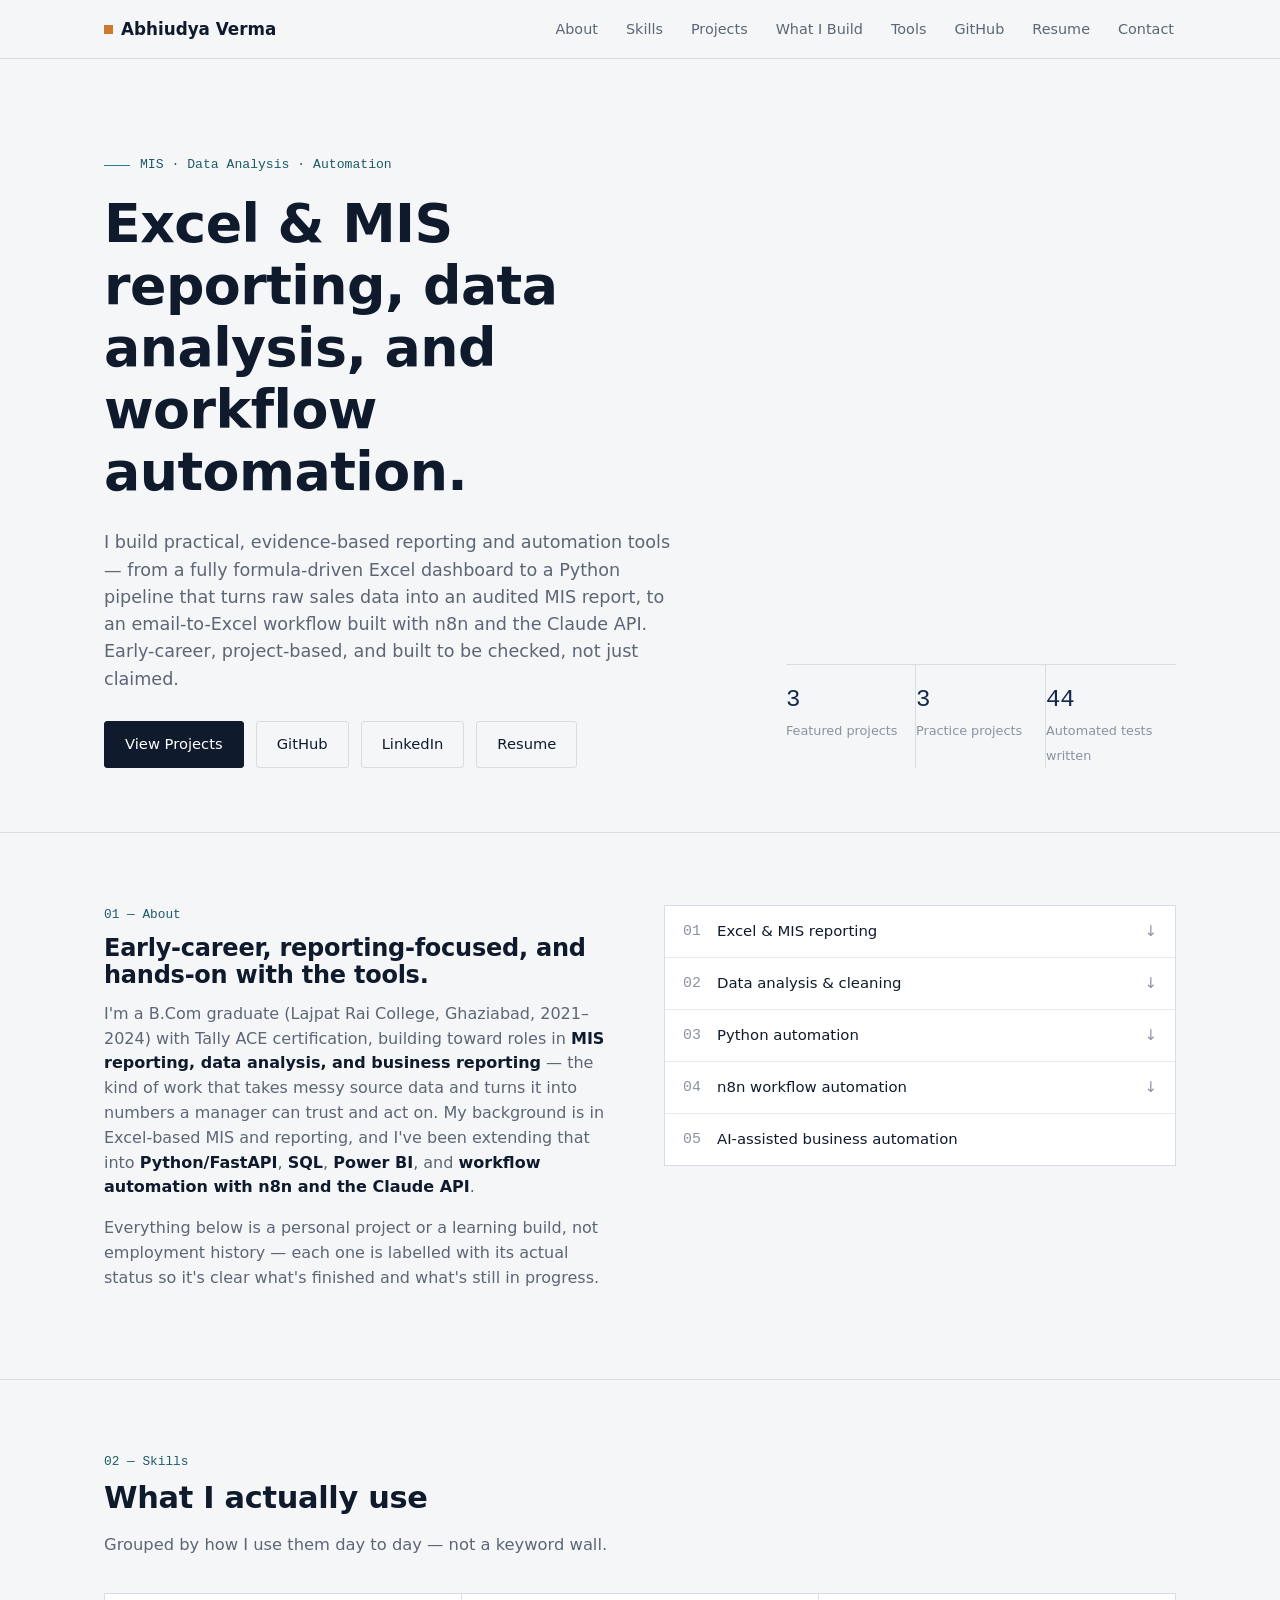
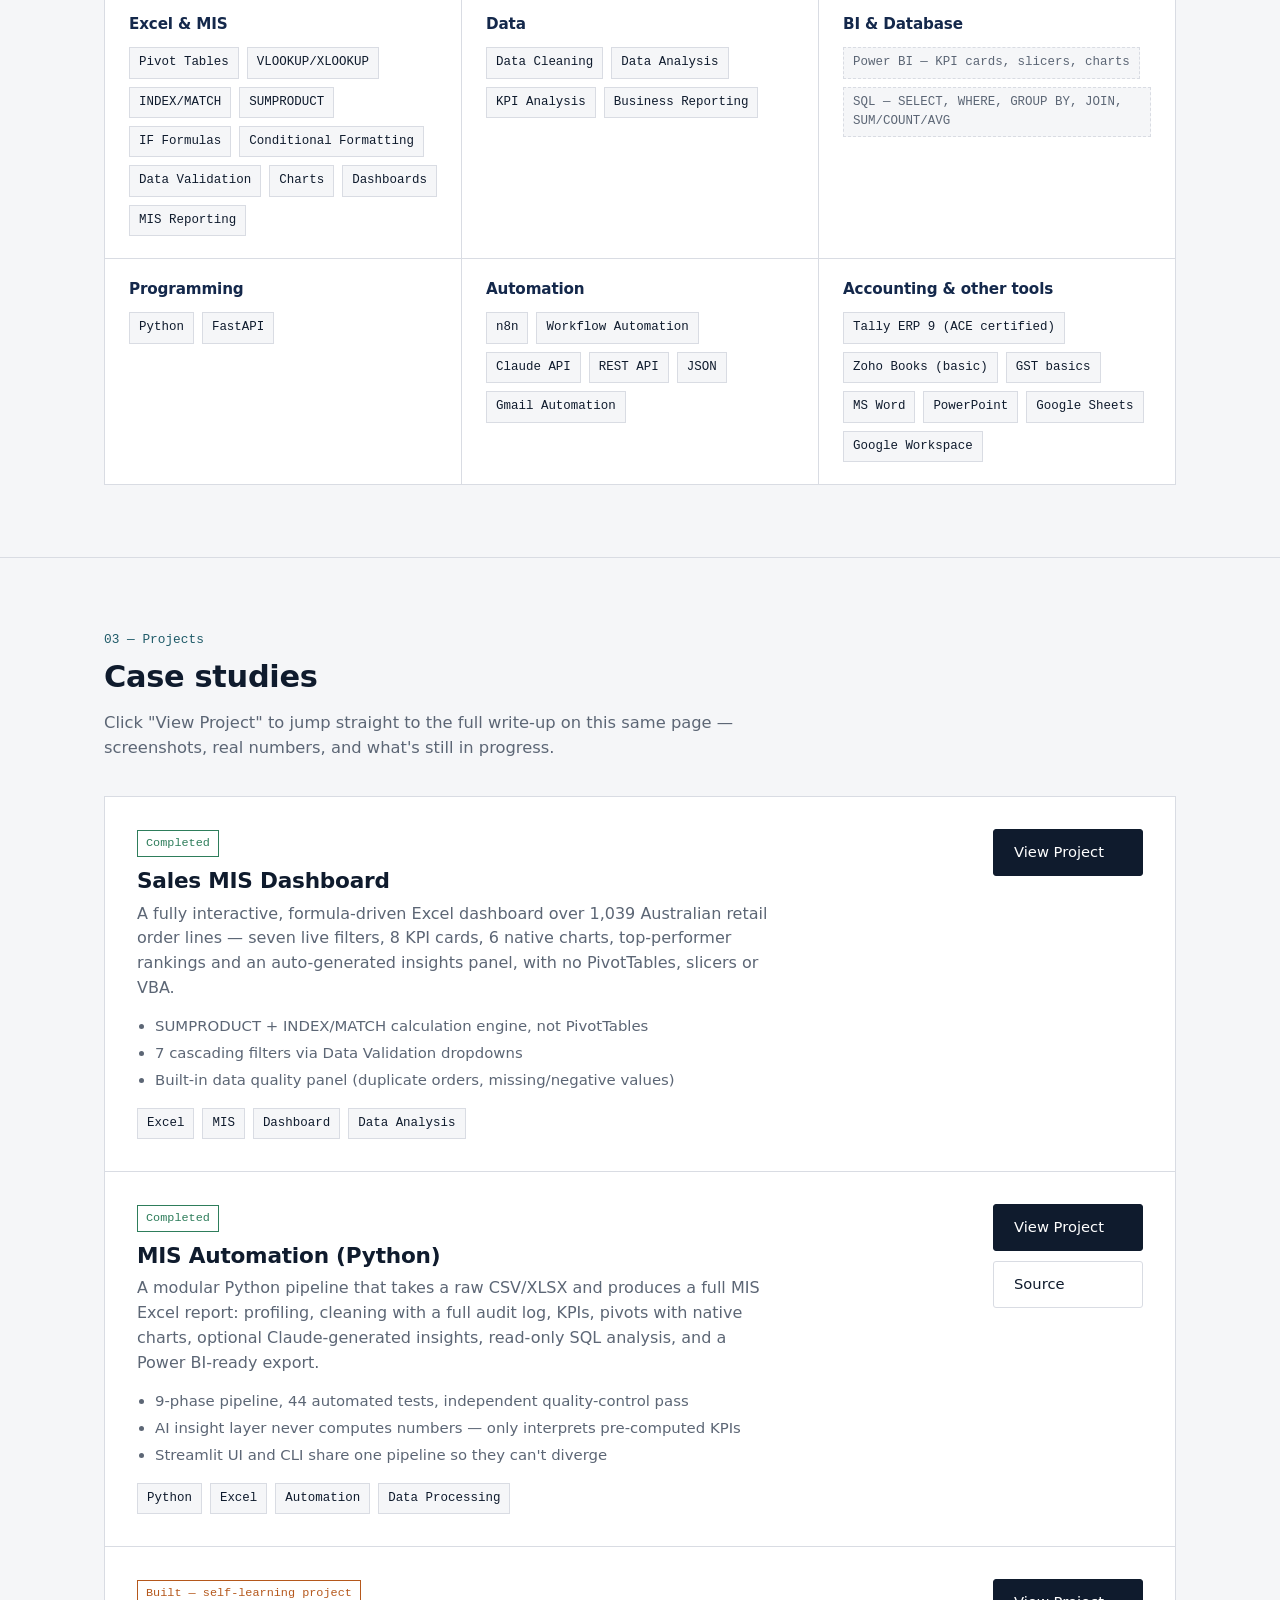
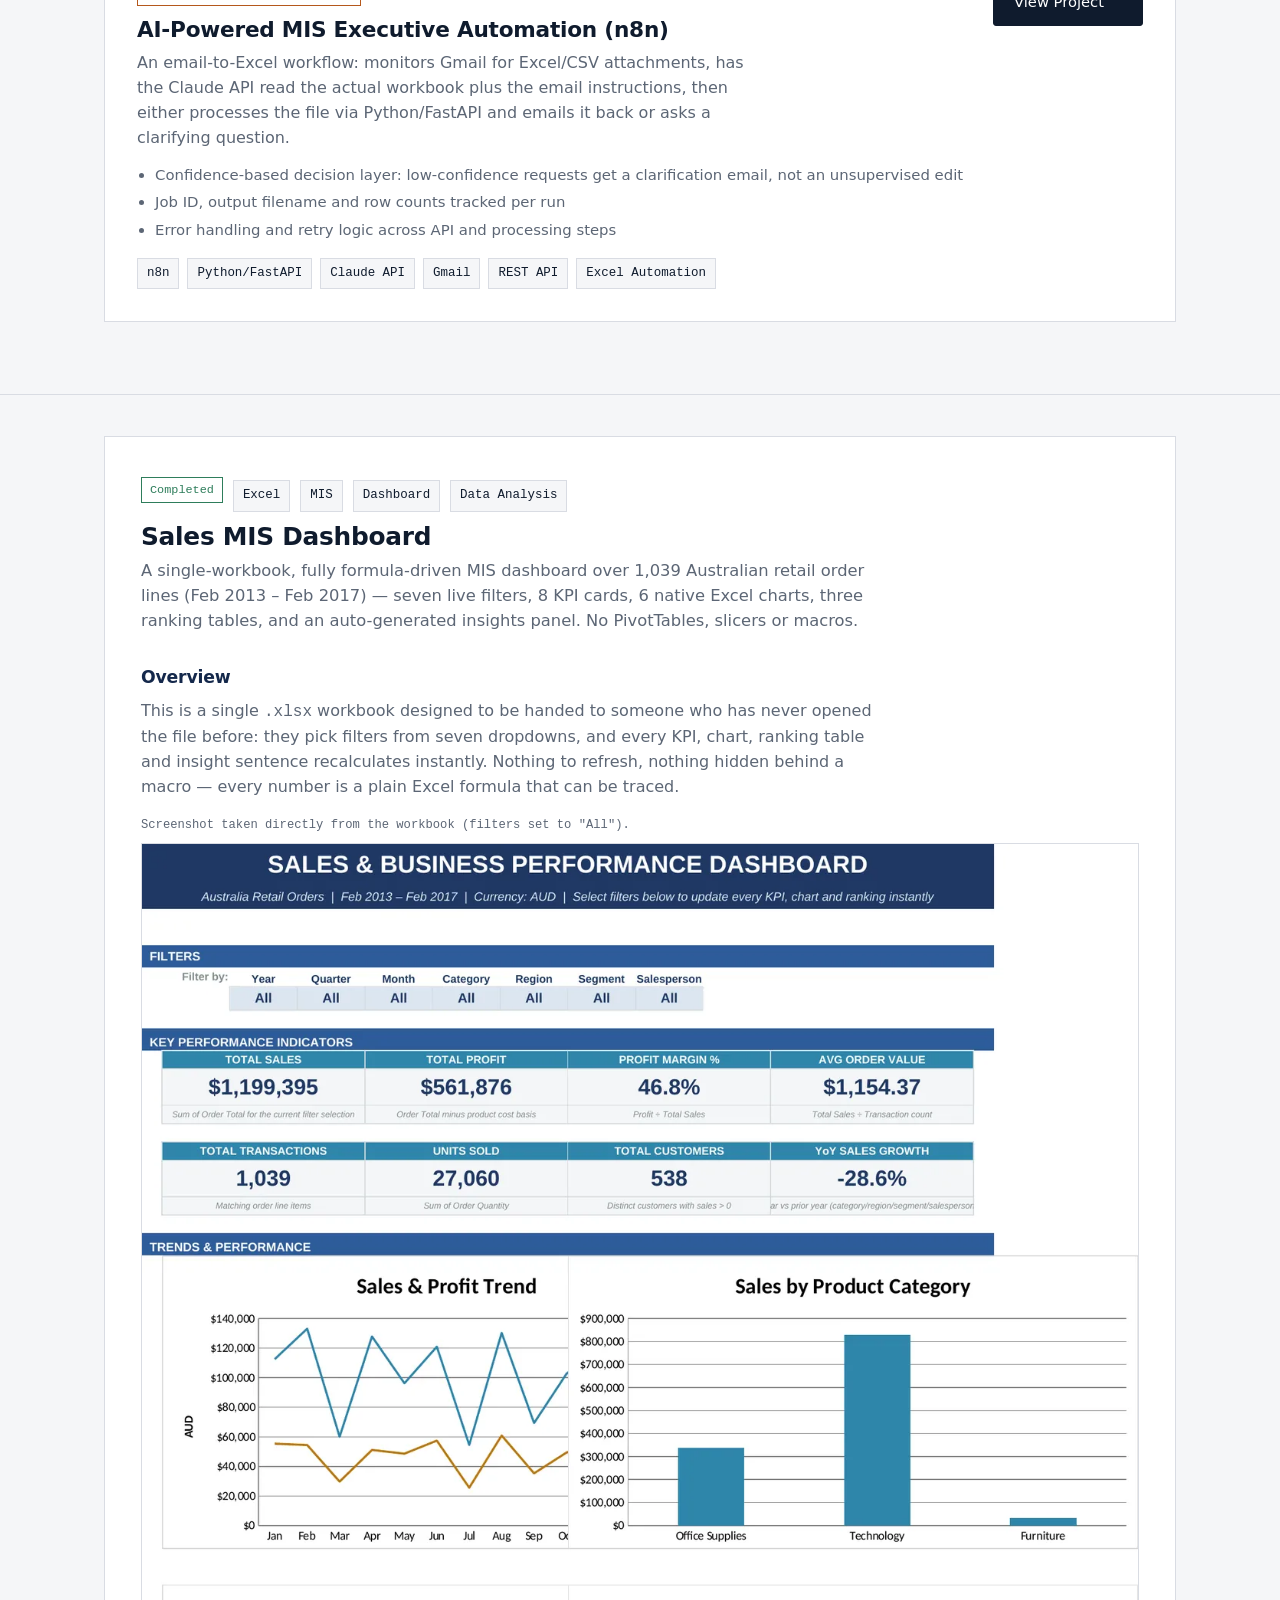
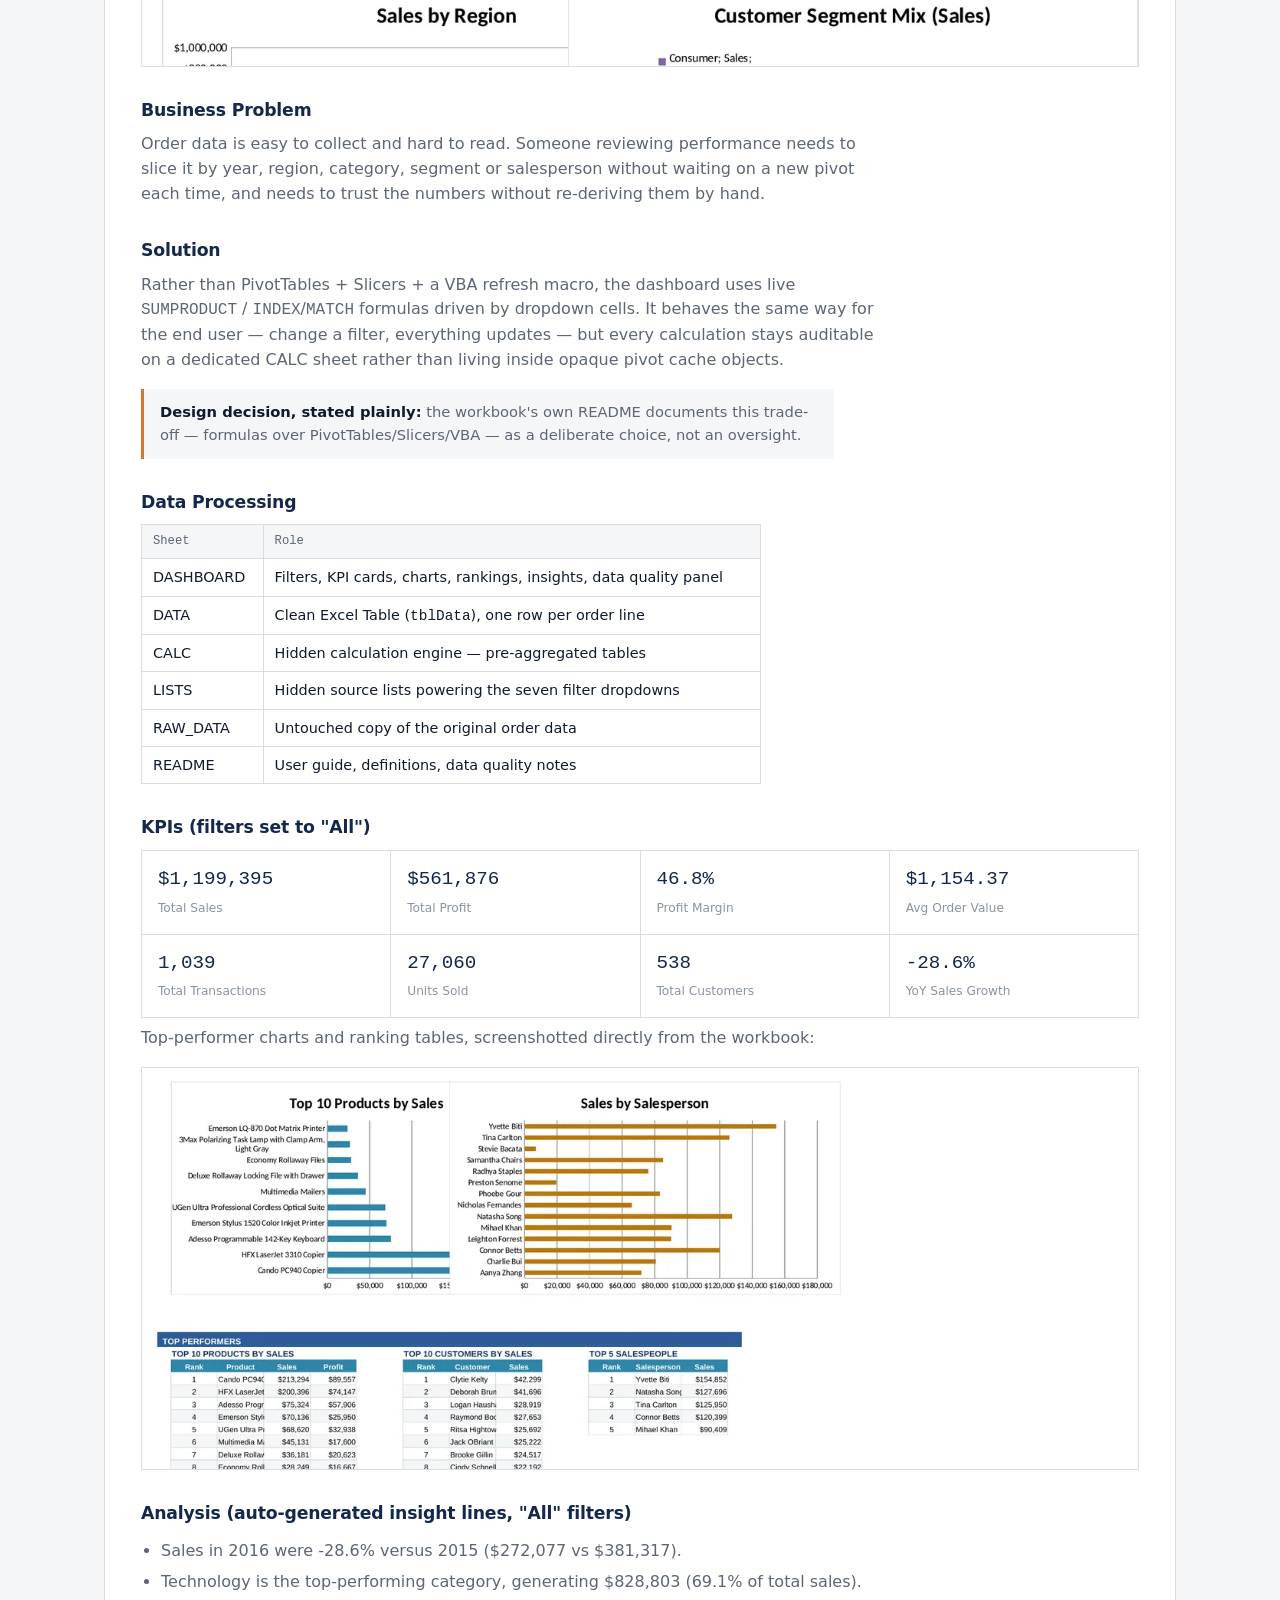
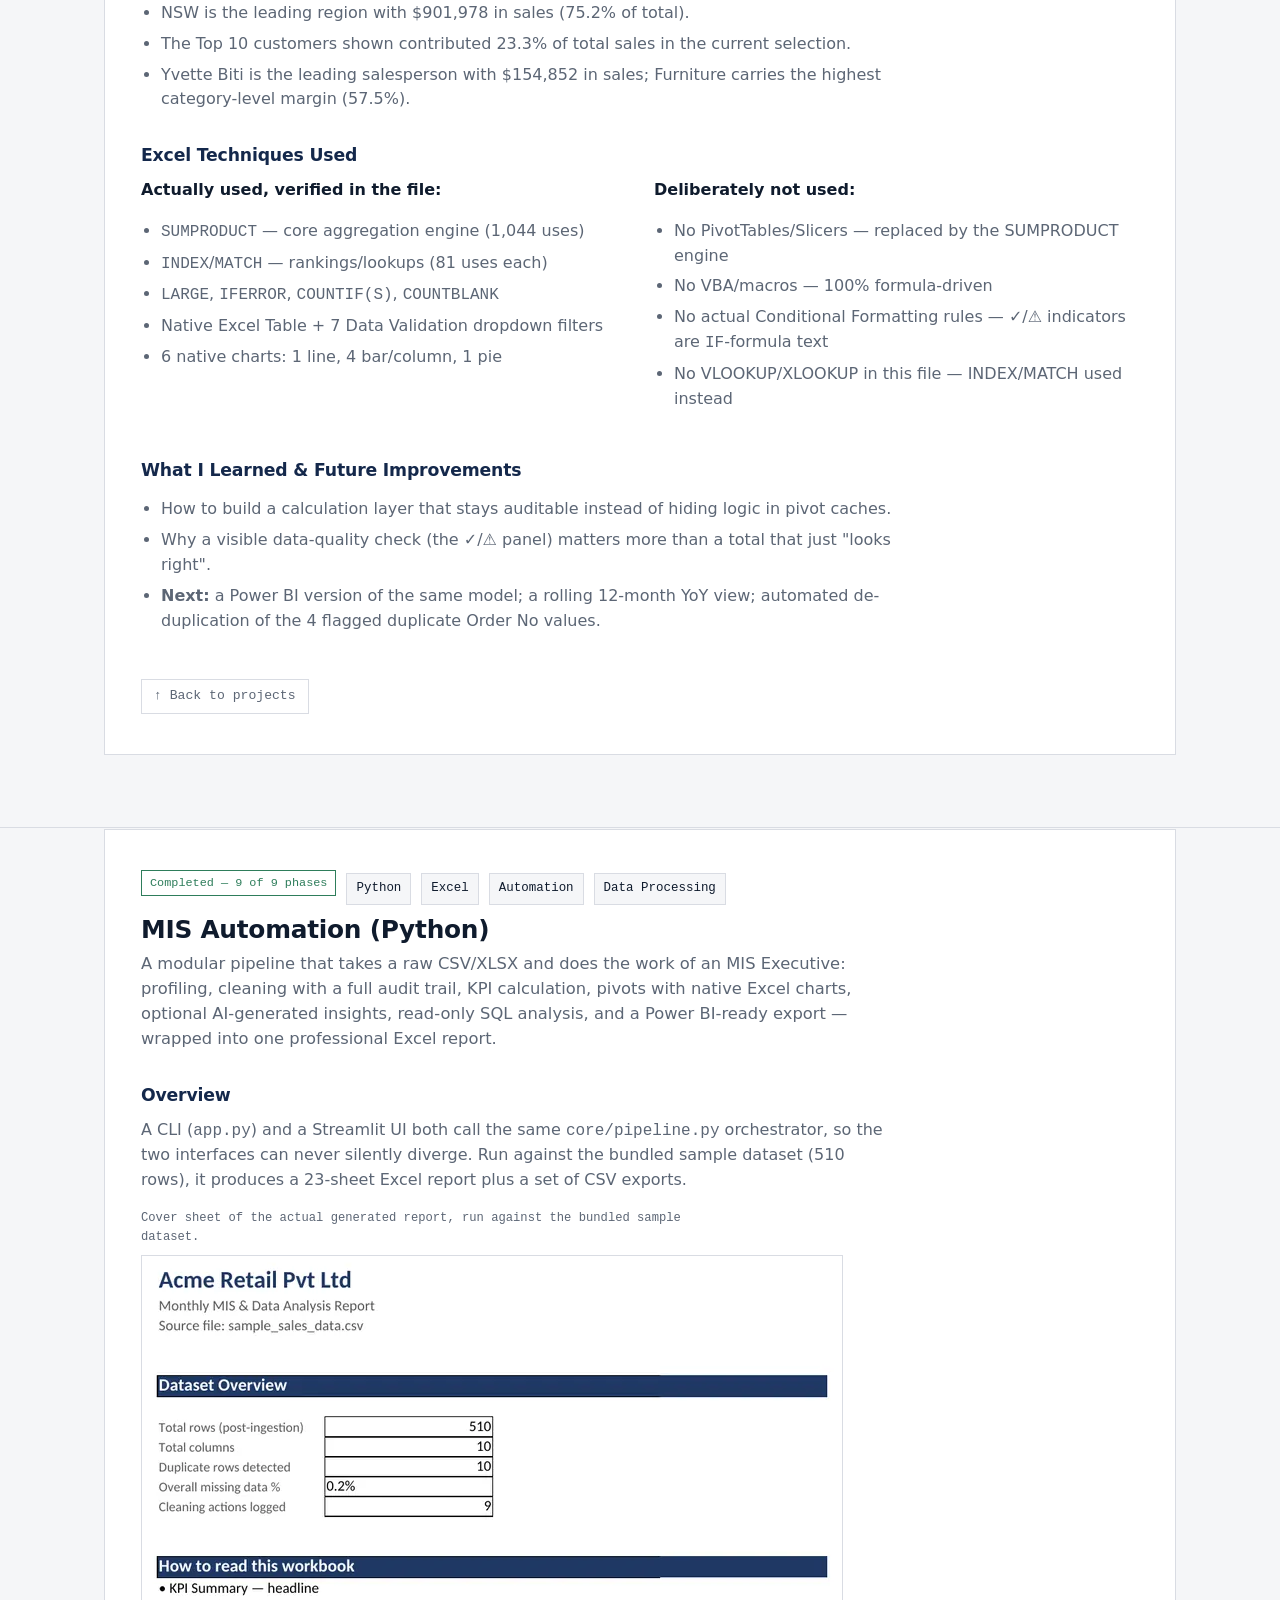
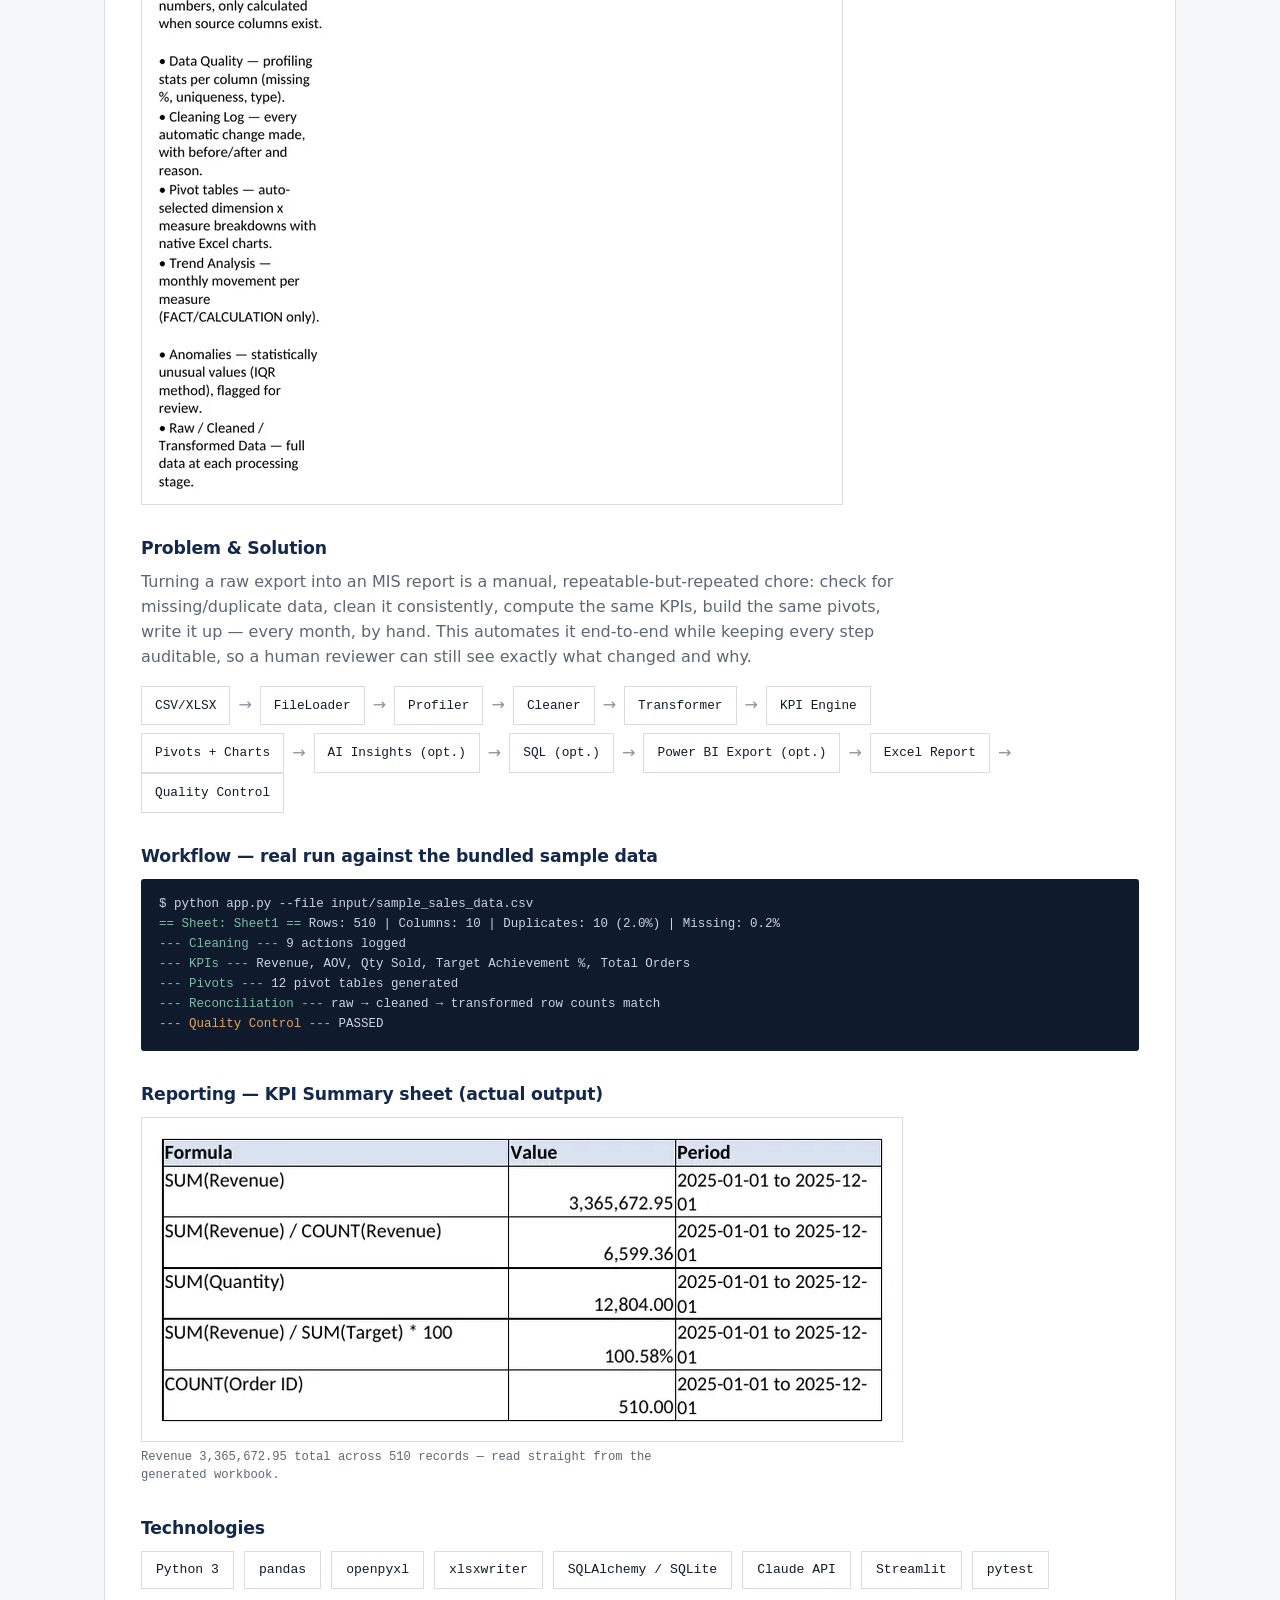
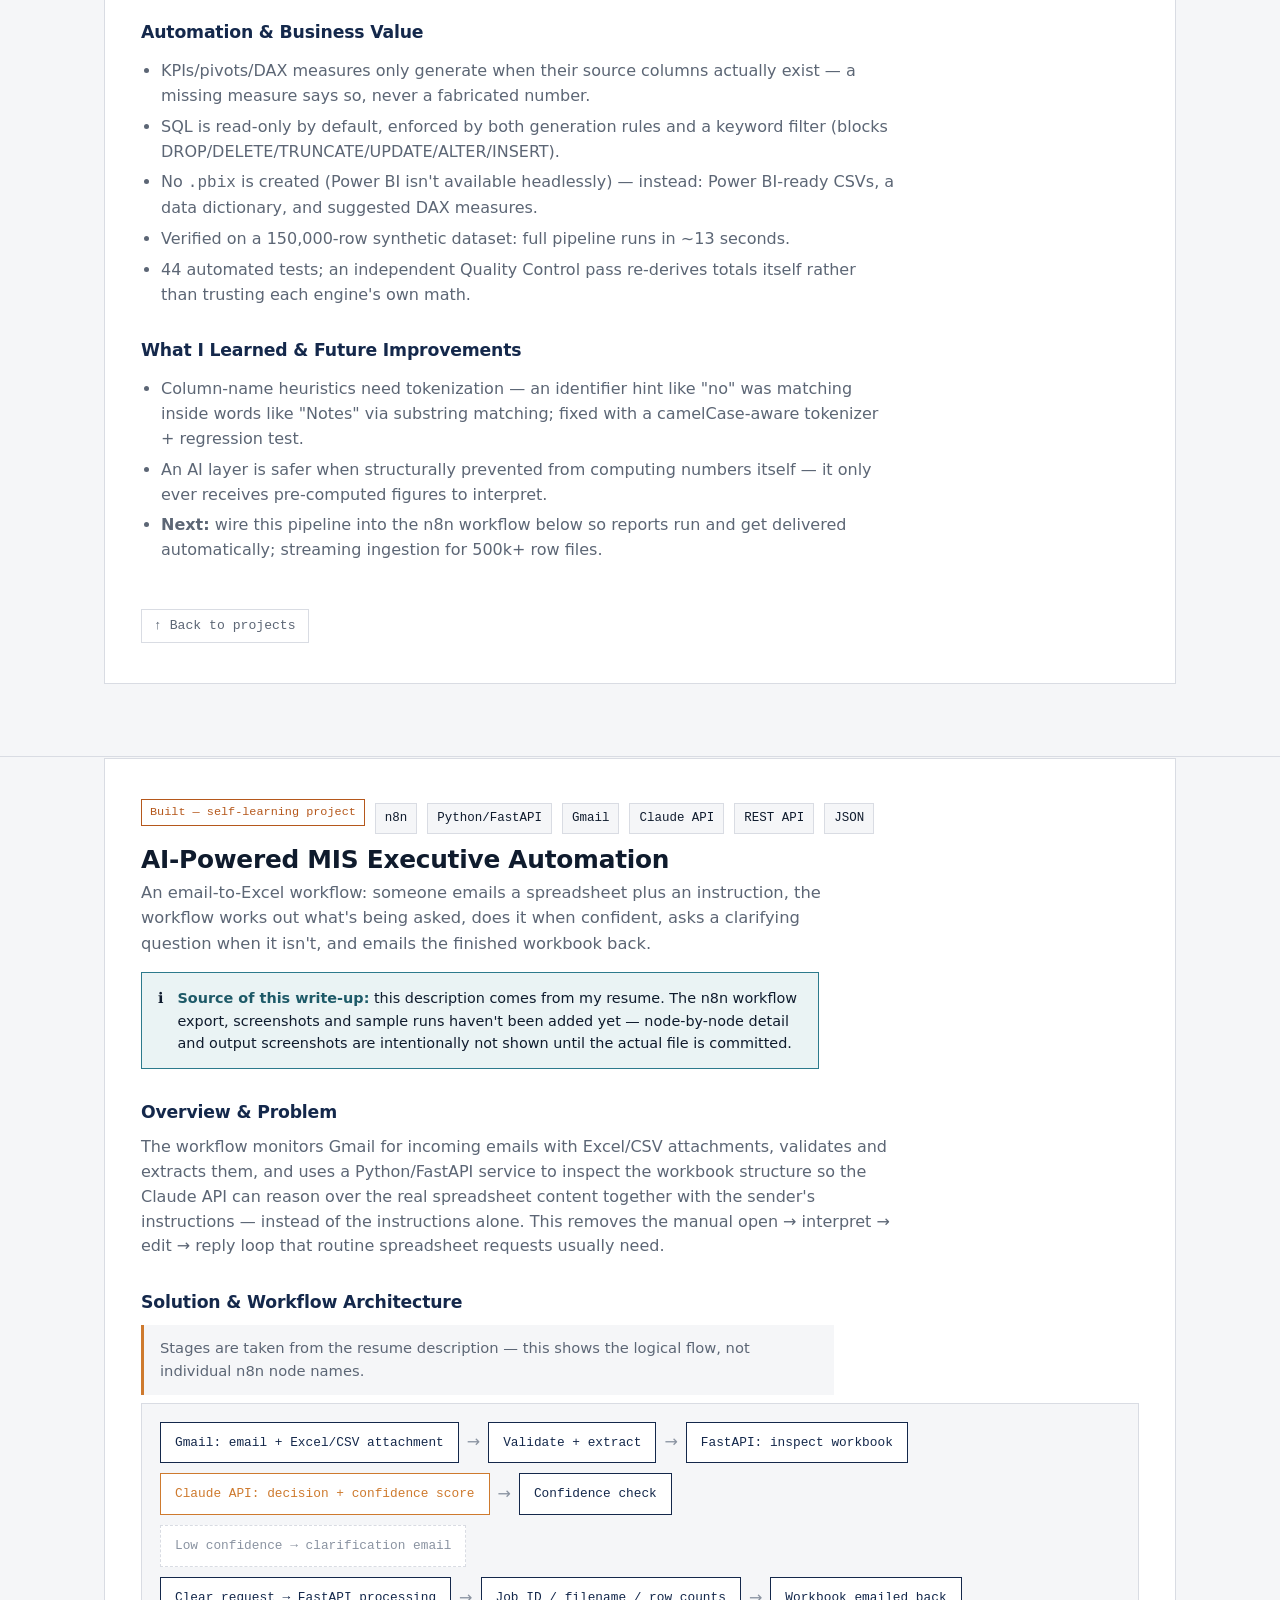
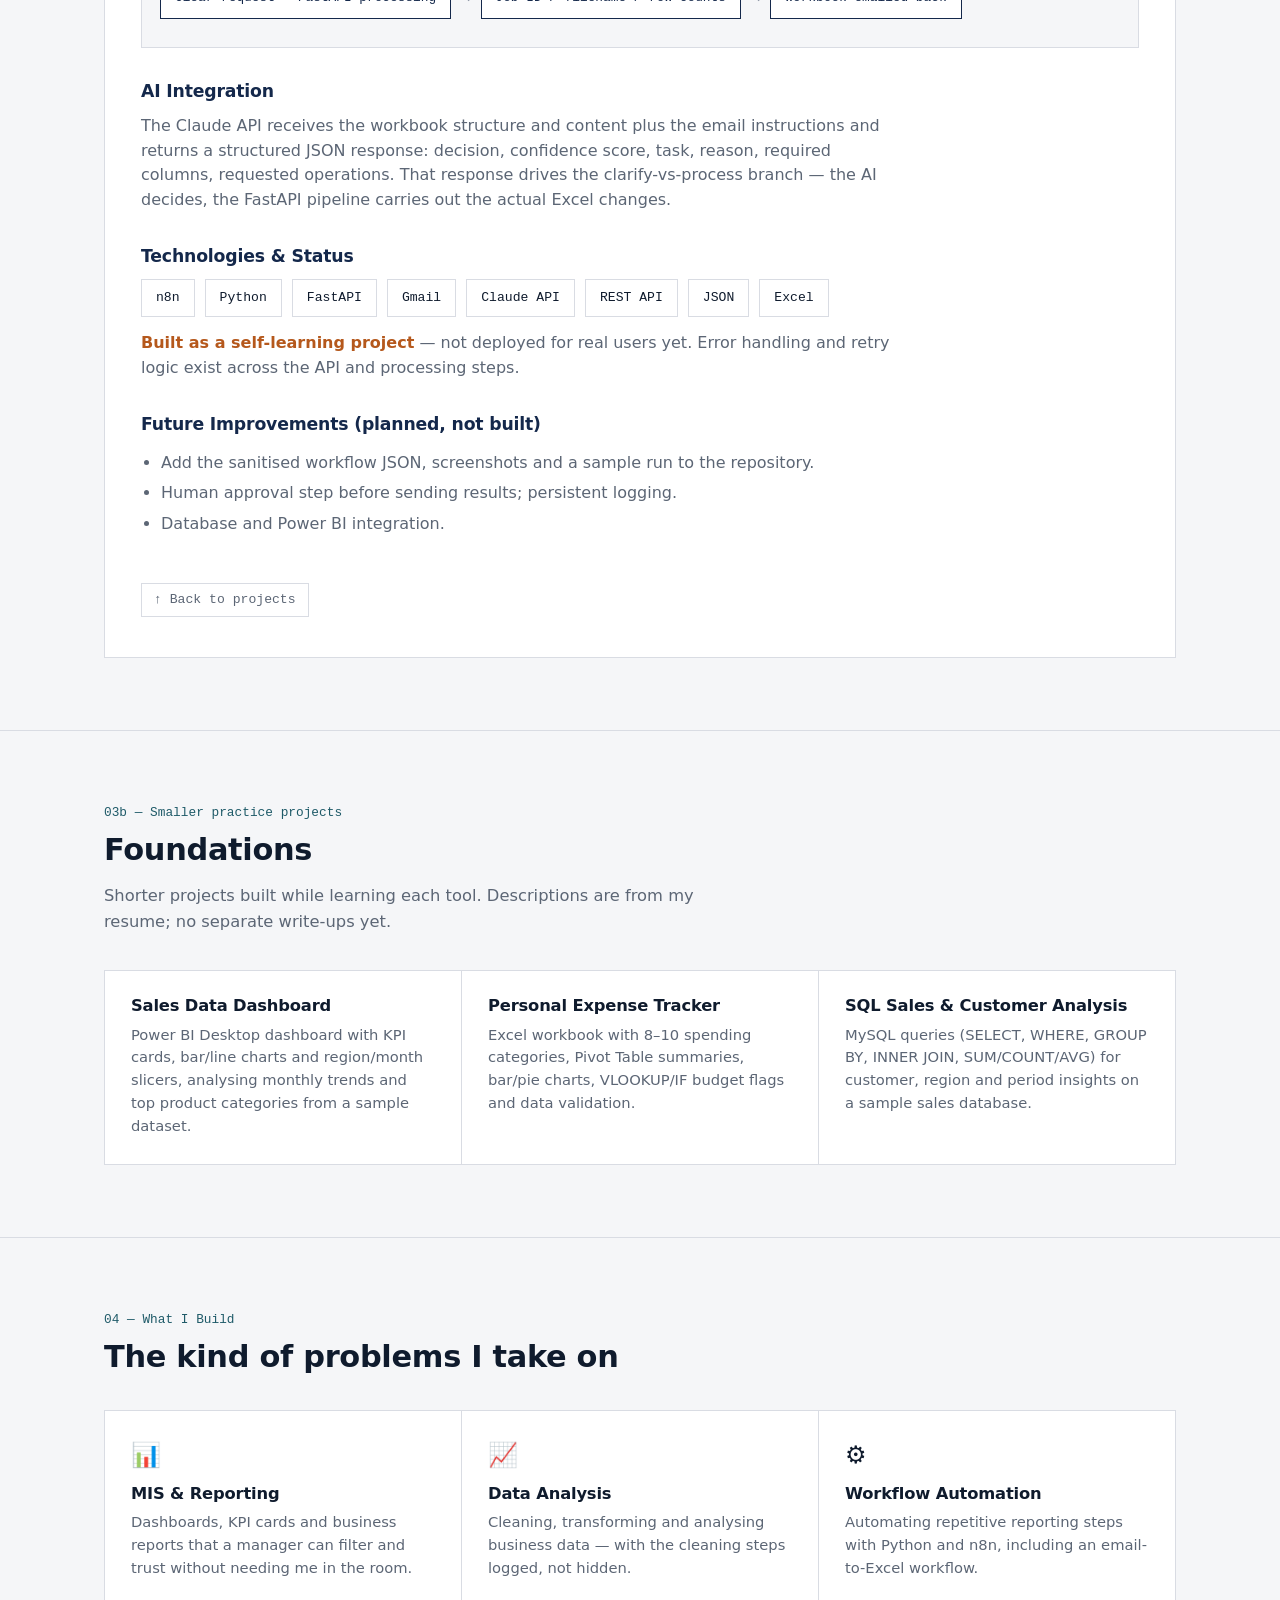
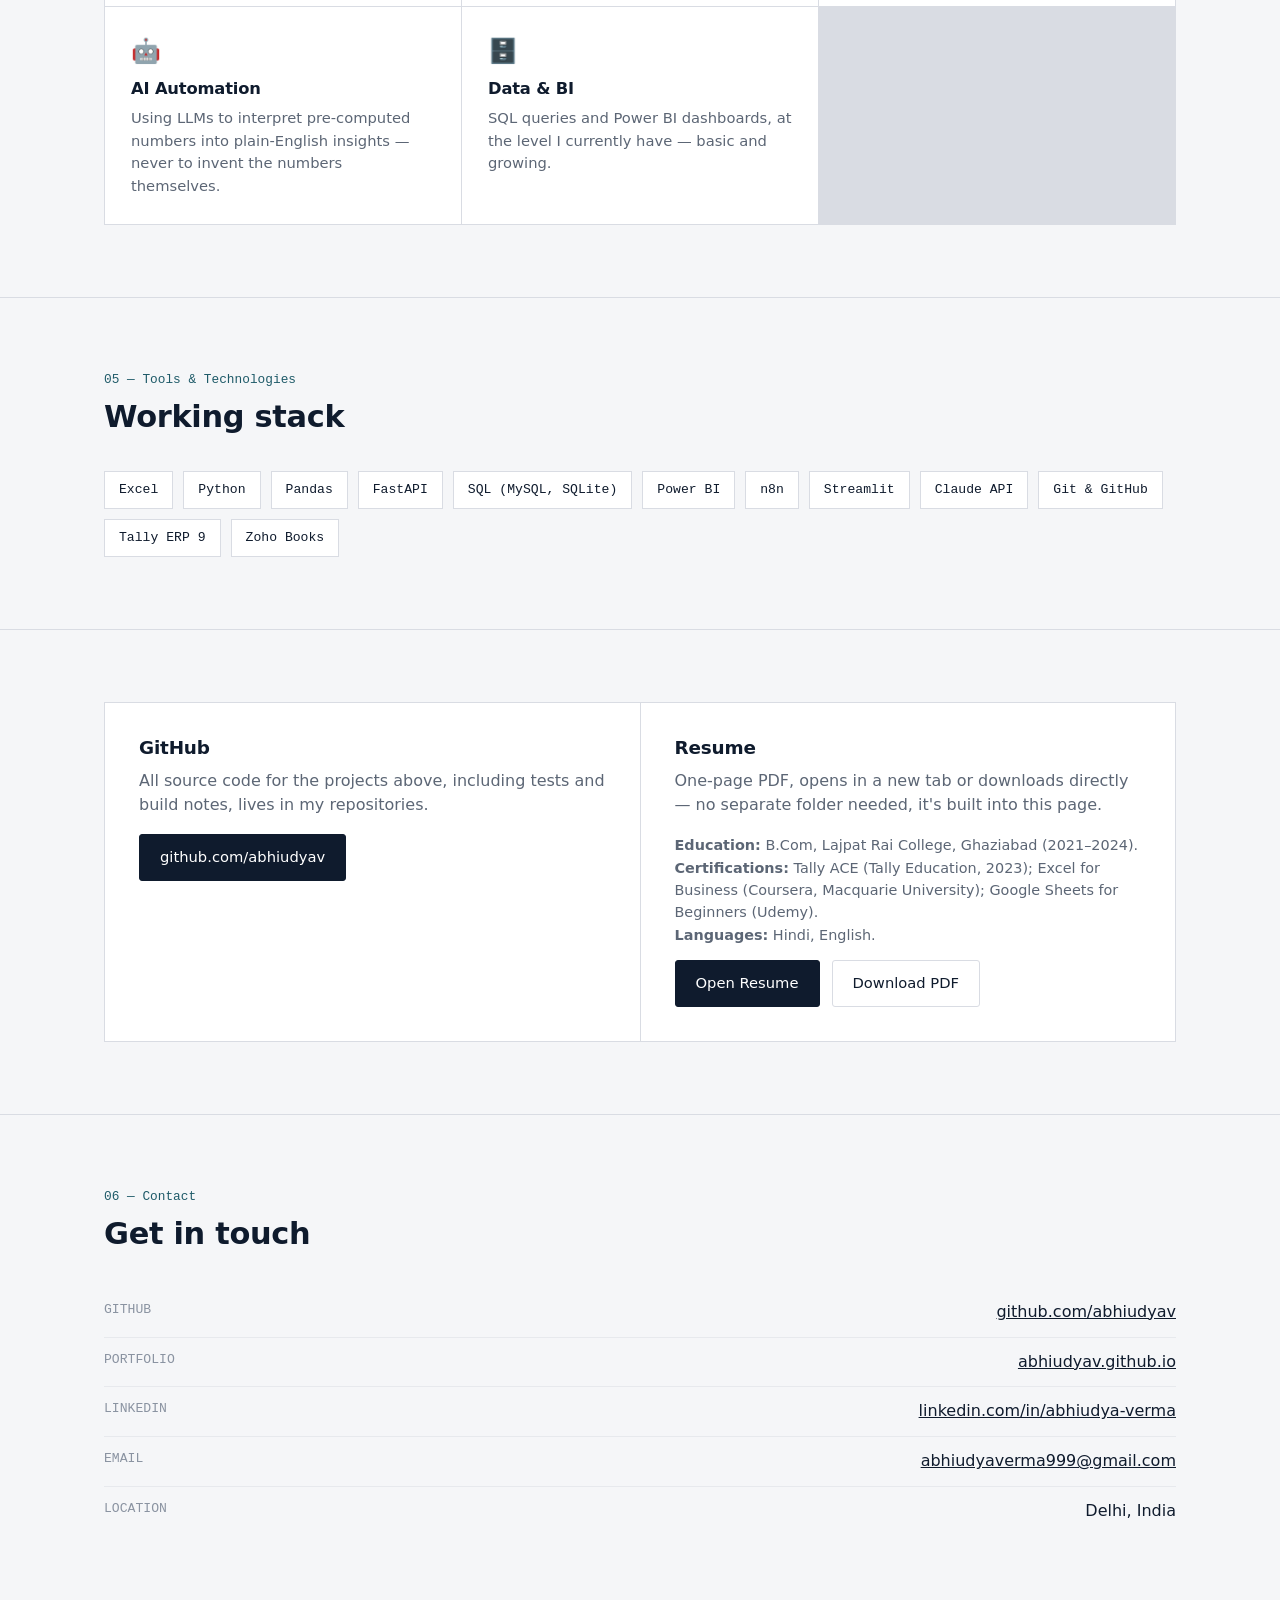
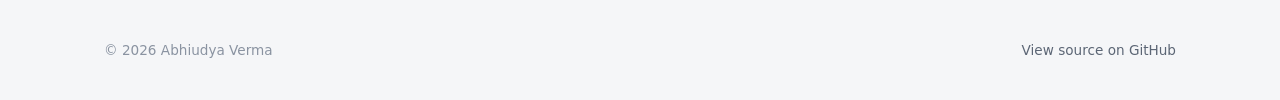
==== commit 6d00c83c: "Add files via upload" ====
--- a/index.html
+++ b/index.html
@@ -15,7 +15,157 @@
 <link rel="preconnect" href="https://fonts.googleapis.com">
 <link rel="preconnect" href="https://fonts.gstatic.com" crossorigin>
 <link href="https://fonts.googleapis.com/css2?family=Space+Grotesk:wght@500;600;700&family=IBM+Plex+Sans:wght@400;500;600&family=IBM+Plex+Mono:wght@400;500&display=swap" rel="stylesheet">
-<link rel="stylesheet" href="assets/css/style.css">
+<style>
+/* ===== Abhiudya Verma — Portfolio (single-file build) ===== */
+:root{
+  --ink:#0F1B2D; --navy:#14284B; --navy-2:#1D3A6E; --paper:#F5F6F8; --paper-2:#FFFFFF;
+  --line:#D9DCE3; --line-soft:#E7E9ED; --teal:#2C7A8C; --teal-deep:#1E5A68;
+  --amber:#CE7A2E; --muted:#5C6675; --muted-2:#8A93A1; --ok:#2E7D5B; --warn:#B5581C;
+  --font-head:"Space Grotesk","IBM Plex Sans",system-ui,sans-serif;
+  --font-body:"IBM Plex Sans",system-ui,-apple-system,sans-serif;
+  --font-mono:"IBM Plex Mono",ui-monospace,SFMono-Regular,Menlo,monospace;
+  --maxw:1120px; --radius:3px;
+}
+*{box-sizing:border-box;} html{scroll-behavior:smooth;}
+body{margin:0;background:var(--paper);color:var(--ink);font-family:var(--font-body);font-size:16px;line-height:1.55;-webkit-font-smoothing:antialiased;}
+img{max-width:100%;display:block;} a{color:inherit;}
+h1,h2,h3,h4{font-family:var(--font-head);line-height:1.15;margin:0 0 .5em;letter-spacing:-0.01em;}
+p{margin:0 0 1em;color:var(--ink);}
+.container{max-width:var(--maxw);margin:0 auto;padding:0 24px;}
+.mono{font-family:var(--font-mono);}
+.skip-link{position:absolute;left:-999px;top:0;background:var(--navy);color:#fff;padding:10px 16px;z-index:999;border-radius:0 0 4px 0;}
+.skip-link:focus{left:0;}
+:focus-visible{outline:2px solid var(--teal);outline-offset:2px;}
+.site-header{position:sticky;top:0;z-index:100;background:rgba(245,246,248,.92);backdrop-filter:blur(6px);border-bottom:1px solid var(--line);}
+.nav{display:flex;align-items:center;justify-content:space-between;padding:16px 24px;max-width:var(--maxw);margin:0 auto;}
+.nav-brand{font-family:var(--font-head);font-weight:600;font-size:1.05rem;text-decoration:none;color:var(--ink);display:flex;align-items:center;gap:8px;}
+.nav-brand .dot{width:9px;height:9px;background:var(--amber);display:inline-block;}
+.nav-links{display:flex;gap:24px;list-style:none;margin:0;padding:0;}
+.nav-links a{text-decoration:none;font-size:.9rem;color:var(--muted);padding:6px 2px;border-bottom:2px solid transparent;}
+.nav-links a:hover{color:var(--ink);border-bottom-color:var(--amber);}
+.nav-toggle{display:none;background:none;border:1px solid var(--line);border-radius:var(--radius);width:40px;height:36px;cursor:pointer;}
+.nav-toggle span{display:block;width:18px;height:2px;background:var(--ink);margin:3px auto;}
+@media (max-width:820px){
+  .nav-toggle{display:block;}
+  .nav-links{position:absolute;top:100%;left:0;right:0;background:var(--paper-2);flex-direction:column;gap:0;border-bottom:1px solid var(--line);max-height:0;overflow:hidden;transition:max-height .25s ease;}
+  .nav-links.open{max-height:500px;}
+  .nav-links li{border-top:1px solid var(--line-soft);}
+  .nav-links a{display:block;padding:14px 24px;}
+}
+.btn{display:inline-flex;align-items:center;gap:8px;padding:11px 20px;font-size:.92rem;font-weight:500;text-decoration:none;border-radius:var(--radius);border:1px solid var(--ink);font-family:var(--font-body);cursor:pointer;}
+.btn-primary{background:var(--ink);color:#fff;} .btn-primary:hover{background:var(--navy-2);border-color:var(--navy-2);}
+.btn-ghost{background:transparent;color:var(--ink);border-color:var(--line);} .btn-ghost:hover{border-color:var(--ink);}
+.btn-row{display:flex;flex-wrap:wrap;gap:12px;}
+.hero{padding:96px 0 64px;border-bottom:1px solid var(--line);}
+.hero-grid{display:grid;grid-template-columns:1.3fr .8fr;gap:48px;align-items:end;}
+.hero-eyebrow{font-family:var(--font-mono);font-size:.82rem;color:var(--teal-deep);margin-bottom:18px;display:flex;align-items:center;gap:10px;}
+.hero-eyebrow::before{content:"";width:26px;height:1px;background:var(--teal);display:inline-block;}
+.hero h1{font-size:clamp(2.1rem,4.2vw,3.4rem);font-weight:600;max-width:15ch;}
+.hero .lede{font-size:1.1rem;color:var(--muted);max-width:52ch;margin-bottom:28px;}
+.hero-stats{display:grid;grid-template-columns:repeat(3,1fr);border-top:1px solid var(--line);}
+.hero-stats div{padding:16px 0 0;border-right:1px solid var(--line);}
+.hero-stats div:last-child{border-right:none;}
+.hero-stats .num{font-family:var(--font-mono);font-size:1.5rem;color:var(--navy);display:block;}
+.hero-stats .lbl{font-size:.8rem;color:var(--muted-2);}
+@media (max-width:860px){.hero-grid{grid-template-columns:1fr;} .hero{padding:64px 0 40px;}}
+section{padding:72px 0;border-bottom:1px solid var(--line);}
+section:last-of-type{border-bottom:none;}
+.section-head{margin-bottom:36px;max-width:64ch;}
+.section-tag{font-family:var(--font-mono);font-size:.8rem;color:var(--teal-deep);display:block;margin-bottom:10px;}
+.section-head h2{font-size:1.9rem;}
+.section-head .sub{color:var(--muted);font-size:1.02rem;}
+.about-grid{display:grid;grid-template-columns:1fr 1fr;gap:48px;}
+.about-grid p{color:var(--muted);} .about-grid p strong{color:var(--ink);}
+.progression{border:1px solid var(--line);background:var(--paper-2);}
+.progression-row{display:flex;align-items:center;gap:14px;padding:14px 18px;border-bottom:1px solid var(--line-soft);font-size:.93rem;}
+.progression-row:last-child{border-bottom:none;}
+.progression-row .idx{font-family:var(--font-mono);color:var(--muted-2);width:20px;}
+.progression-row .arrow{margin-left:auto;color:var(--muted-2);}
+@media (max-width:860px){.about-grid{grid-template-columns:1fr;}}
+.skills-grid{display:grid;grid-template-columns:repeat(3,1fr);gap:1px;background:var(--line);border:1px solid var(--line);}
+.skill-block{background:var(--paper-2);padding:22px 24px;}
+.skill-block h3{font-size:.95rem;margin-bottom:14px;color:var(--navy);}
+.tag-row{display:flex;flex-wrap:wrap;gap:8px;}
+.tag{font-family:var(--font-mono);font-size:.78rem;color:var(--ink);border:1px solid var(--line);padding:5px 9px;background:var(--paper);}
+.tag.basic{color:var(--muted);border-style:dashed;}
+@media (max-width:860px){.skills-grid{grid-template-columns:1fr 1fr;}}
+@media (max-width:560px){.skills-grid{grid-template-columns:1fr;}}
+.build-grid{display:grid;grid-template-columns:repeat(3,1fr);gap:1px;background:var(--line);border:1px solid var(--line);}
+.build-card{background:var(--paper-2);padding:26px;}
+.build-card .glyph{font-size:1.5rem;margin-bottom:10px;display:block;}
+.build-card h3{font-size:1.02rem;margin-bottom:8px;}
+.build-card p{color:var(--muted);font-size:.92rem;margin:0;}
+@media (max-width:860px){.build-grid{grid-template-columns:1fr 1fr;}}
+@media (max-width:560px){.build-grid{grid-template-columns:1fr;}}
+.tools-band{display:flex;flex-wrap:wrap;gap:10px;}
+.tool-chip{font-family:var(--font-mono);font-size:.82rem;padding:8px 14px;border:1px solid var(--line);background:var(--paper-2);}
+.split-panel{display:grid;grid-template-columns:1fr 1fr;gap:1px;background:var(--line);border:1px solid var(--line);}
+.panel{background:var(--paper-2);padding:34px;}
+.panel h3{font-size:1.15rem;margin-bottom:10px;} .panel p{color:var(--muted);}
+@media (max-width:760px){.split-panel{grid-template-columns:1fr;}}
+.contact-list{list-style:none;margin:0;padding:0;}
+.contact-list li{padding:12px 0;border-bottom:1px solid var(--line-soft);display:flex;justify-content:space-between;gap:12px;flex-wrap:wrap;}
+.contact-list li:last-child{border-bottom:none;}
+.contact-list .k{color:var(--muted-2);font-family:var(--font-mono);font-size:.82rem;}
+footer{padding:32px 0 48px;}
+footer .container{display:flex;justify-content:space-between;flex-wrap:wrap;gap:12px;color:var(--muted-2);font-size:.85rem;}
+footer a{text-decoration:none;color:var(--muted);} footer a:hover{color:var(--ink);}
+
+/* project cards on the projects list */
+.project-list{display:grid;gap:1px;background:var(--line);border:1px solid var(--line);}
+.project-card{background:var(--paper-2);padding:32px;display:grid;grid-template-columns:1fr auto;gap:24px;align-items:start;}
+.status{font-family:var(--font-mono);font-size:.74rem;padding:3px 8px;border:1px solid var(--line);color:var(--muted);margin-bottom:12px;display:inline-block;}
+.status.live{color:var(--ok);border-color:var(--ok);}
+.status.progress{color:var(--warn);border-color:var(--warn);}
+.status.planned{color:var(--muted);border-color:var(--muted-2);}
+.project-card h3{font-size:1.35rem;margin-bottom:8px;}
+.project-card .desc{color:var(--muted);max-width:62ch;margin-bottom:14px;}
+.feat-list{margin:0 0 16px;padding-left:18px;color:var(--muted);font-size:.93rem;}
+.feat-list li{margin-bottom:4px;}
+.project-actions{display:flex;flex-direction:column;gap:10px;min-width:150px;}
+@media (max-width:700px){.project-card{grid-template-columns:1fr;} .project-actions{flex-direction:row;flex-wrap:wrap;}}
+
+/* in-page project detail blocks */
+.project-detail{border:1px solid var(--line);background:var(--paper-2);margin-top:1px;padding:40px 36px;scroll-margin-top:78px;}
+.pd-top{display:flex;flex-wrap:wrap;gap:10px;align-items:center;margin-bottom:6px;}
+.project-detail h3.pd-title{font-size:1.55rem;margin:8px 0 6px;}
+.pd-lede{color:var(--muted);max-width:70ch;font-size:1.02rem;}
+.pd-sub{margin-top:34px;}
+.pd-sub h4{font-size:1.08rem;color:var(--navy);margin-bottom:12px;}
+.pd-sub p{color:var(--muted);max-width:74ch;}
+.pd-sub ul{color:var(--muted);max-width:74ch;padding-left:20px;} .pd-sub li{margin-bottom:6px;}
+.pd-sub img{border:1px solid var(--line);margin:8px 0 6px;max-width:100%;}
+.img-cap{font-family:var(--font-mono);font-size:.76rem;color:var(--muted-2);margin-bottom:6px;}
+.kpi-strip{display:grid;grid-template-columns:repeat(4,1fr);gap:1px;background:var(--line);border:1px solid var(--line);margin:8px 0;}
+.kpi-cell{background:var(--paper-2);padding:14px 16px;}
+.kpi-cell .v{font-family:var(--font-mono);font-size:1.2rem;color:var(--navy);display:block;}
+.kpi-cell .l{font-size:.76rem;color:var(--muted-2);}
+@media (max-width:700px){.kpi-strip{grid-template-columns:1fr 1fr;}}
+.callout{border-left:3px solid var(--amber);padding:12px 16px;background:var(--paper);color:var(--muted);font-size:.92rem;max-width:74ch;margin:8px 0;}
+.callout strong{color:var(--ink);}
+table.data-table{border-collapse:collapse;width:100%;max-width:620px;font-size:.9rem;margin:8px 0;}
+table.data-table th,table.data-table td{border:1px solid var(--line);padding:7px 11px;text-align:left;}
+table.data-table th{background:var(--paper);font-family:var(--font-mono);font-weight:500;font-size:.76rem;color:var(--muted);}
+.log-block{background:var(--ink);color:#C9D4E0;font-family:var(--font-mono);font-size:.78rem;padding:16px 18px;overflow-x:auto;line-height:1.6;border-radius:var(--radius);margin:8px 0;}
+.log-block .m{color:#7FBAA6;} .log-block .k{color:#E0A45C;}
+.arch-flow{display:flex;flex-wrap:wrap;align-items:center;gap:0;margin:8px 0;}
+.arch-step{font-family:var(--font-mono);font-size:.8rem;border:1px solid var(--line);background:var(--paper-2);padding:9px 13px;}
+.arch-arrow{color:var(--muted-2);padding:0 8px;}
+.diagram{border:1px solid var(--line);background:var(--paper);padding:18px;margin:8px 0;}
+.diagram-row{display:flex;align-items:center;gap:0;flex-wrap:wrap;margin-bottom:10px;}
+.diagram-node{font-family:var(--font-mono);font-size:.8rem;padding:10px 14px;border:1px solid var(--navy);background:var(--paper-2);color:var(--navy);text-align:center;}
+.diagram-node.ai{border-color:var(--amber);color:var(--amber);}
+.diagram-node.dim{border-style:dashed;color:var(--muted-2);border-color:var(--line);}
+.diagram-arrow{padding:0 8px;color:var(--muted-2);}
+.two-col{display:grid;grid-template-columns:1fr 1fr;gap:28px;}
+@media (max-width:760px){.two-col{grid-template-columns:1fr;}}
+.status-banner{display:flex;gap:14px;align-items:flex-start;border:1px solid var(--warn);background:#FBF1E8;padding:14px 16px;max-width:74ch;margin:10px 0 4px;font-size:.9rem;}
+.status-banner.info{border-color:var(--teal);background:#EAF3F4;}
+.status-banner strong{color:var(--warn);}
+.status-banner.info strong{color:var(--teal-deep);}
+.pd-close{font-family:var(--font-mono);font-size:.82rem;text-decoration:none;color:var(--muted);border:1px solid var(--line);padding:6px 12px;display:inline-block;margin-top:30px;}
+.pd-close:hover{border-color:var(--ink);color:var(--ink);}
+</style>
 </head>
 <body>
 <a class="skip-link" href="#main">Skip to content</a>
@@ -28,12 +178,10 @@
       <li><a href="#about">About</a></li>
       <li><a href="#skills">Skills</a></li>
       <li><a href="#projects">Projects</a></li>
-      <li><a href="#excel-mis-projects">Excel / MIS</a></li>
-      <li><a href="#data-analysis-projects">Data Analysis</a></li>
-      <li><a href="#ai-automation-projects">AI Automation / n8n</a></li>
-      <li><a href="#powerbi-sql-projects">Power BI / SQL</a></li>
+      <li><a href="#build">What I Build</a></li>
+      <li><a href="#tools">Tools</a></li>
       <li><a href="#github">GitHub</a></li>
-      <li><a href="#resume">Resume</a></li>
+      <li><a href="#resume-panel">Resume</a></li>
       <li><a href="#contact">Contact</a></li>
     </ul>
   </nav>
@@ -49,20 +197,21 @@
         <h1>Excel &amp; MIS reporting, data analysis, and workflow automation.</h1>
         <p class="lede">
           I build practical, evidence-based reporting and automation tools — from
-          fully formula-driven Excel dashboards to a Python pipeline that turns raw
-          sales data into an audited MIS report. Early-career, project-based, and
-          built to be checked, not just claimed.
+          a fully formula-driven Excel dashboard to a Python pipeline that turns raw
+          sales data into an audited MIS report, to an email-to-Excel workflow built
+          with n8n and the Claude API. Early-career, project-based, and built to be
+          checked, not just claimed.
         </p>
         <div class="btn-row">
           <a class="btn btn-primary" href="#projects">View Projects</a>
           <a class="btn btn-ghost" href="https://github.com/abhiudyav" target="_blank" rel="noopener">GitHub</a>
           <a class="btn btn-ghost" href="https://linkedin.com/in/abhiudya-verma" target="_blank" rel="noopener">LinkedIn</a>
-          <a class="btn btn-ghost" href="resume/Abhiudya-Verma-Resume.pdf">Resume</a>
+          <a class="btn btn-ghost" href="#resume-panel">Resume</a>
         </div>
       </div>
       <div class="hero-stats">
         <div><span class="num">3</span><span class="lbl">Featured projects</span></div>
-        <div><span class="num">3</span><span class="lbl">Smaller practice projects</span></div>
+        <div><span class="num">3</span><span class="lbl">Practice projects</span></div>
         <div><span class="num">44</span><span class="lbl">Automated tests written</span></div>
       </div>
     </div>
@@ -75,14 +224,14 @@
         <span class="section-tag">01 — About</span>
         <h2>Early-career, reporting-focused, and hands-on with the tools.</h2>
         <p>
-          I'm a B.Com graduate (Lajpat Rai College, Ghaziabad, 2021–2024) with Tally ACE certification, building toward roles in <strong>MIS reporting, data analysis, and business
-          reporting</strong> — the kind of work that takes messy source data and turns it
+          I'm a B.Com graduate (Lajpat Rai College, Ghaziabad, 2021–2024) with Tally ACE
+          certification, building toward roles in <strong>MIS reporting, data analysis, and
+          business reporting</strong> — the kind of work that takes messy source data and turns it
           into numbers a manager can trust and act on. My background is in Excel-based
-          MIS and reporting, and I've been extending that into <strong>Python for data
-          cleaning and automation</strong>, <strong>SQL</strong>, <strong>Power BI</strong>, and
-          <strong>workflow automation with n8n</strong>.
+          MIS and reporting, and I've been extending that into <strong>Python/FastAPI</strong>,
+          <strong>SQL</strong>, <strong>Power BI</strong>, and <strong>workflow automation with n8n
+          and the Claude API</strong>.
         </p>
-        <p><strong>Target roles:</strong> MIS Executive, MIS Analyst, Reporting Executive, Operations Executive, Junior Data Analyst, Junior Business Analyst, Excel Executive, Data Management Executive.</p>
         <p>
           Everything below is a personal project or a learning build, not employment
           history — each one is labelled with its actual status so it's clear what's
@@ -111,11 +260,12 @@
       </div>
       <div class="skills-grid">
         <div class="skill-block">
-          <h3>Excel</h3>
+          <h3>Excel &amp; MIS</h3>
           <div class="tag-row">
             <span class="tag">Pivot Tables</span><span class="tag">VLOOKUP/XLOOKUP</span>
             <span class="tag">INDEX/MATCH</span><span class="tag">SUMPRODUCT</span>
-            <span class="tag">IF Formulas</span><span class="tag">Conditional Formatting</span><span class="tag">Data Validation</span><span class="tag">Charts</span>
+            <span class="tag">IF Formulas</span><span class="tag">Conditional Formatting</span>
+            <span class="tag">Data Validation</span><span class="tag">Charts</span>
             <span class="tag">Dashboards</span><span class="tag">MIS Reporting</span>
           </div>
         </div>
@@ -129,7 +279,8 @@
         <div class="skill-block">
           <h3>BI &amp; Database</h3>
           <div class="tag-row">
-            <span class="tag basic">Power BI — KPI cards, slicers, charts</span><span class="tag basic">SQL — SELECT, WHERE, GROUP BY, INNER JOIN, SUM/COUNT/AVG</span>
+            <span class="tag basic">Power BI — KPI cards, slicers, charts</span>
+            <span class="tag basic">SQL — SELECT, WHERE, GROUP BY, JOIN, SUM/COUNT/AVG</span>
           </div>
         </div>
         <div class="skill-block">
@@ -140,7 +291,8 @@
           <h3>Automation</h3>
           <div class="tag-row">
             <span class="tag">n8n</span><span class="tag">Workflow Automation</span>
-            <span class="tag">Claude API</span><span class="tag">REST API</span><span class="tag">JSON</span><span class="tag">Gmail Automation</span>
+            <span class="tag">Claude API</span><span class="tag">REST API</span>
+            <span class="tag">JSON</span><span class="tag">Gmail Automation</span>
           </div>
         </div>
         <div class="skill-block">
@@ -161,7 +313,7 @@
       <div class="section-head">
         <span class="section-tag">03 — Projects</span>
         <h2>Case studies</h2>
-        <p class="sub">Each one links to a full write-up: the problem, what's actually inside the file, and what I'd build next.</p>
+        <p class="sub">Click "View Project" to jump straight to the full write-up on this same page — screenshots, real numbers, and what's still in progress.</p>
       </div>
       <div class="project-list">
 
@@ -175,13 +327,9 @@
               <li>7 cascading filters via Data Validation dropdowns</li>
               <li>Built-in data quality panel (duplicate orders, missing/negative values)</li>
             </ul>
-            <div class="tag-row">
-              <span class="tag">Excel</span><span class="tag">MIS</span><span class="tag">Dashboard</span><span class="tag">Data Analysis</span>
-            </div>
-          </div>
-          <div class="project-actions">
-            <a class="btn btn-primary" href="projects/sales-mis-dashboard.html">View Project</a>
-          </div>
+            <div class="tag-row"><span class="tag">Excel</span><span class="tag">MIS</span><span class="tag">Dashboard</span><span class="tag">Data Analysis</span></div>
+          </div>
+          <div class="project-actions"><a class="btn btn-primary" href="#project-sales-mis">View Project</a></div>
         </article>
 
         <article class="project-card">
@@ -194,12 +342,10 @@
               <li>AI insight layer never computes numbers — only interprets pre-computed KPIs</li>
               <li>Streamlit UI and CLI share one pipeline so they can't diverge</li>
             </ul>
-            <div class="tag-row">
-              <span class="tag">Python</span><span class="tag">Excel</span><span class="tag">Automation</span><span class="tag">Data Processing</span>
-            </div>
+            <div class="tag-row"><span class="tag">Python</span><span class="tag">Excel</span><span class="tag">Automation</span><span class="tag">Data Processing</span></div>
           </div>
           <div class="project-actions">
-            <a class="btn btn-primary" href="projects/mis-automation.html">View Project</a>
+            <a class="btn btn-primary" href="#project-mis-automation">View Project</a>
             <a class="btn btn-ghost" href="https://github.com/abhiudyav" target="_blank" rel="noopener">Source</a>
           </div>
         </article>
@@ -214,133 +360,338 @@
               <li>Job ID, output filename and row counts tracked per run</li>
               <li>Error handling and retry logic across API and processing steps</li>
             </ul>
-            <div class="tag-row">
-              <span class="tag">n8n</span><span class="tag">Python/FastAPI</span><span class="tag">Claude API</span><span class="tag">Gmail</span><span class="tag">REST API</span><span class="tag">Excel Automation</span>
-            </div>
-          </div>
-          <div class="project-actions">
-            <a class="btn btn-primary" href="projects/n8n-mis-automation.html">View Project</a>
-          </div>
+            <div class="tag-row"><span class="tag">n8n</span><span class="tag">Python/FastAPI</span><span class="tag">Claude API</span><span class="tag">Gmail</span><span class="tag">REST API</span><span class="tag">Excel Automation</span></div>
+          </div>
+          <div class="project-actions"><a class="btn btn-primary" href="#project-n8n">View Project</a></div>
         </article>
 
       </div>
     </div>
   </section>
 
-
-  <!-- EXCEL / MIS PROJECTS -->
-  <section id="excel-mis-projects">
+  <!-- PROJECT DETAIL: SALES MIS DASHBOARD -->
+  <section id="project-sales-mis" style="padding-top:40px;">
+    <div class="container">
+      <div class="project-detail">
+        <div class="pd-top"><span class="status live">Completed</span>
+          <span class="tag">Excel</span><span class="tag">MIS</span><span class="tag">Dashboard</span><span class="tag">Data Analysis</span></div>
+        <h3 class="pd-title">Sales MIS Dashboard</h3>
+        <p class="pd-lede">A single-workbook, fully formula-driven MIS dashboard over 1,039 Australian retail
+        order lines (Feb 2013 – Feb 2017) — seven live filters, 8 KPI cards, 6 native Excel charts,
+        three ranking tables, and an auto-generated insights panel. No PivotTables, slicers or macros.</p>
+
+        <div class="pd-sub"><h4>Overview</h4>
+        <p>This is a single <span class="mono">.xlsx</span> workbook designed to be handed to someone
+        who has never opened the file before: they pick filters from seven dropdowns, and every KPI,
+        chart, ranking table and insight sentence recalculates instantly. Nothing to refresh, nothing
+        hidden behind a macro — every number is a plain Excel formula that can be traced.</p>
+        <p class="img-cap">Screenshot taken directly from the workbook (filters set to "All").</p>
+        <img src="[data-uri]" alt="Sales MIS Dashboard — filters, KPI cards and trend charts">
+        </div>
+
+        <div class="pd-sub"><h4>Business Problem</h4>
+        <p>Order data is easy to collect and hard to read. Someone reviewing performance needs to
+        slice it by year, region, category, segment or salesperson without waiting on a new pivot
+        each time, and needs to trust the numbers without re-deriving them by hand.</p></div>
+
+        <div class="pd-sub"><h4>Solution</h4>
+        <p>Rather than PivotTables + Slicers + a VBA refresh macro, the dashboard uses live
+        <span class="mono">SUMPRODUCT</span> / <span class="mono">INDEX</span>/<span class="mono">MATCH</span>
+        formulas driven by dropdown cells. It behaves the same way for the end user — change a
+        filter, everything updates — but every calculation stays auditable on a dedicated CALC
+        sheet rather than living inside opaque pivot cache objects.</p>
+        <div class="callout"><strong>Design decision, stated plainly:</strong> the workbook's own
+        README documents this trade-off — formulas over PivotTables/Slicers/VBA — as a deliberate
+        choice, not an oversight.</div></div>
+
+        <div class="pd-sub"><h4>Data Processing</h4>
+        <table class="data-table">
+          <tr><th>Sheet</th><th>Role</th></tr>
+          <tr><td>DASHBOARD</td><td>Filters, KPI cards, charts, rankings, insights, data quality panel</td></tr>
+          <tr><td>DATA</td><td>Clean Excel Table (<span class="mono">tblData</span>), one row per order line</td></tr>
+          <tr><td>CALC</td><td>Hidden calculation engine — pre-aggregated tables</td></tr>
+          <tr><td>LISTS</td><td>Hidden source lists powering the seven filter dropdowns</td></tr>
+          <tr><td>RAW_DATA</td><td>Untouched copy of the original order data</td></tr>
+          <tr><td>README</td><td>User guide, definitions, data quality notes</td></tr>
+        </table></div>
+
+        <div class="pd-sub"><h4>KPIs (filters set to "All")</h4>
+        <div class="kpi-strip">
+          <div class="kpi-cell"><span class="v">$1,199,395</span><span class="l">Total Sales</span></div>
+          <div class="kpi-cell"><span class="v">$561,876</span><span class="l">Total Profit</span></div>
+          <div class="kpi-cell"><span class="v">46.8%</span><span class="l">Profit Margin</span></div>
+          <div class="kpi-cell"><span class="v">$1,154.37</span><span class="l">Avg Order Value</span></div>
+          <div class="kpi-cell"><span class="v">1,039</span><span class="l">Total Transactions</span></div>
+          <div class="kpi-cell"><span class="v">27,060</span><span class="l">Units Sold</span></div>
+          <div class="kpi-cell"><span class="v">538</span><span class="l">Total Customers</span></div>
+          <div class="kpi-cell"><span class="v">-28.6%</span><span class="l">YoY Sales Growth</span></div>
+        </div>
+        <p>Top-performer charts and ranking tables, screenshotted directly from the workbook:</p>
+        <img src="[data-uri]" alt="Top 10 products, sales by salesperson chart, and ranking tables"></div>
+
+        <div class="pd-sub"><h4>Analysis (auto-generated insight lines, "All" filters)</h4>
+        <ul>
+          <li>Sales in 2016 were -28.6% versus 2015 ($272,077 vs $381,317).</li>
+          <li>Technology is the top-performing category, generating $828,803 (69.1% of total sales).</li>
+          <li>NSW is the leading region with $901,978 in sales (75.2% of total).</li>
+          <li>The Top 10 customers shown contributed 23.3% of total sales in the current selection.</li>
+          <li>Yvette Biti is the leading salesperson with $154,852 in sales; Furniture carries the highest category-level margin (57.5%).</li>
+        </ul></div>
+
+        <div class="pd-sub"><h4>Excel Techniques Used</h4>
+        <div class="two-col">
+          <div><p><strong style="color:var(--ink)">Actually used, verified in the file:</strong></p>
+          <ul>
+            <li><span class="mono">SUMPRODUCT</span> — core aggregation engine (1,044 uses)</li>
+            <li><span class="mono">INDEX</span>/<span class="mono">MATCH</span> — rankings/lookups (81 uses each)</li>
+            <li><span class="mono">LARGE</span>, <span class="mono">IFERROR</span>, <span class="mono">COUNTIF(S)</span>, <span class="mono">COUNTBLANK</span></li>
+            <li>Native Excel Table + 7 Data Validation dropdown filters</li>
+            <li>6 native charts: 1 line, 4 bar/column, 1 pie</li>
+          </ul></div>
+          <div><p><strong style="color:var(--ink)">Deliberately not used:</strong></p>
+          <ul>
+            <li>No PivotTables/Slicers — replaced by the SUMPRODUCT engine</li>
+            <li>No VBA/macros — 100% formula-driven</li>
+            <li>No actual Conditional Formatting rules — ✓/⚠ indicators are <span class="mono">IF</span>-formula text</li>
+            <li>No VLOOKUP/XLOOKUP in this file — INDEX/MATCH used instead</li>
+          </ul></div>
+        </div></div>
+
+        <div class="pd-sub"><h4>What I Learned &amp; Future Improvements</h4>
+        <ul>
+          <li>How to build a calculation layer that stays auditable instead of hiding logic in pivot caches.</li>
+          <li>Why a visible data-quality check (the ✓/⚠ panel) matters more than a total that just "looks right".</li>
+          <li><strong>Next:</strong> a Power BI version of the same model; a rolling 12-month YoY view; automated de-duplication of the 4 flagged duplicate Order No values.</li>
+        </ul></div>
+
+        <a class="pd-close" href="#projects">↑ Back to projects</a>
+      </div>
+    </div>
+  </section>
+
+  <!-- PROJECT DETAIL: MIS AUTOMATION -->
+  <section id="project-mis-automation" style="padding-top:0;">
+    <div class="container">
+      <div class="project-detail">
+        <div class="pd-top"><span class="status live">Completed — 9 of 9 phases</span>
+          <span class="tag">Python</span><span class="tag">Excel</span><span class="tag">Automation</span><span class="tag">Data Processing</span></div>
+        <h3 class="pd-title">MIS Automation (Python)</h3>
+        <p class="pd-lede">A modular pipeline that takes a raw CSV/XLSX and does the work of an MIS
+        Executive: profiling, cleaning with a full audit trail, KPI calculation, pivots with native
+        Excel charts, optional AI-generated insights, read-only SQL analysis, and a Power BI-ready
+        export — wrapped into one professional Excel report.</p>
+
+        <div class="pd-sub"><h4>Overview</h4>
+        <p>A CLI (<span class="mono">app.py</span>) and a Streamlit UI both call the same
+        <span class="mono">core/pipeline.py</span> orchestrator, so the two interfaces can never
+        silently diverge. Run against the bundled sample dataset (510 rows), it produces a
+        23-sheet Excel report plus a set of CSV exports.</p>
+        <p class="img-cap">Cover sheet of the actual generated report, run against the bundled sample dataset.</p>
+        <img src="[data-uri]" alt="Cover sheet of the generated MIS Excel report"></div>
+
+        <div class="pd-sub"><h4>Problem &amp; Solution</h4>
+        <p>Turning a raw export into an MIS report is a manual, repeatable-but-repeated chore:
+        check for missing/duplicate data, clean it consistently, compute the same KPIs, build the
+        same pivots, write it up — every month, by hand. This automates it end-to-end while keeping
+        every step auditable, so a human reviewer can still see exactly what changed and why.</p>
+        <div class="arch-flow">
+          <span class="arch-step">CSV/XLSX</span><span class="arch-arrow">→</span>
+          <span class="arch-step">FileLoader</span><span class="arch-arrow">→</span>
+          <span class="arch-step">Profiler</span><span class="arch-arrow">→</span>
+          <span class="arch-step">Cleaner</span><span class="arch-arrow">→</span>
+          <span class="arch-step">Transformer</span><span class="arch-arrow">→</span>
+          <span class="arch-step">KPI Engine</span>
+        </div>
+        <div class="arch-flow">
+          <span class="arch-step">Pivots + Charts</span><span class="arch-arrow">→</span>
+          <span class="arch-step">AI Insights (opt.)</span><span class="arch-arrow">→</span>
+          <span class="arch-step">SQL (opt.)</span><span class="arch-arrow">→</span>
+          <span class="arch-step">Power BI Export (opt.)</span><span class="arch-arrow">→</span>
+          <span class="arch-step">Excel Report</span><span class="arch-arrow">→</span>
+          <span class="arch-step">Quality Control</span>
+        </div></div>
+
+        <div class="pd-sub"><h4>Workflow — real run against the bundled sample data</h4>
+        <div class="log-block">$ python app.py --file input/sample_sales_data.csv<br>
+        <span class="m">== Sheet: Sheet1 ==</span> Rows: 510 | Columns: 10 | Duplicates: 10 (2.0%) | Missing: 0.2%<br>
+        <span class="m">--- Cleaning ---</span> 9 actions logged<br>
+        <span class="m">--- KPIs ---</span> Revenue, AOV, Qty Sold, Target Achievement %, Total Orders<br>
+        <span class="m">--- Pivots ---</span> 12 pivot tables generated<br>
+        <span class="m">--- Reconciliation ---</span> raw → cleaned → transformed row counts match<br>
+        <span class="k">--- Quality Control ---</span> PASSED</div></div>
+
+        <div class="pd-sub"><h4>Reporting — KPI Summary sheet (actual output)</h4>
+        <img src="[data-uri]" alt="KPI Summary sheet from the generated report">
+        <p class="img-cap">Revenue 3,365,672.95 total across 510 records — read straight from the generated workbook.</p></div>
+
+        <div class="pd-sub"><h4>Technologies</h4>
+        <div class="tools-band">
+          <span class="tool-chip">Python 3</span><span class="tool-chip">pandas</span>
+          <span class="tool-chip">openpyxl</span><span class="tool-chip">xlsxwriter</span>
+          <span class="tool-chip">SQLAlchemy / SQLite</span><span class="tool-chip">Claude API</span>
+          <span class="tool-chip">Streamlit</span><span class="tool-chip">pytest</span>
+        </div></div>
+
+        <div class="pd-sub"><h4>Automation &amp; Business Value</h4>
+        <ul>
+          <li>KPIs/pivots/DAX measures only generate when their source columns actually exist — a missing measure says so, never a fabricated number.</li>
+          <li>SQL is read-only by default, enforced by both generation rules and a keyword filter (blocks DROP/DELETE/TRUNCATE/UPDATE/ALTER/INSERT).</li>
+          <li>No <span class="mono">.pbix</span> is created (Power BI isn't available headlessly) — instead: Power BI-ready CSVs, a data dictionary, and suggested DAX measures.</li>
+          <li>Verified on a 150,000-row synthetic dataset: full pipeline runs in ~13 seconds.</li>
+          <li>44 automated tests; an independent Quality Control pass re-derives totals itself rather than trusting each engine's own math.</li>
+        </ul></div>
+
+        <div class="pd-sub"><h4>What I Learned &amp; Future Improvements</h4>
+        <ul>
+          <li>Column-name heuristics need tokenization — an identifier hint like "no" was matching inside words like "Notes" via substring matching; fixed with a camelCase-aware tokenizer + regression test.</li>
+          <li>An AI layer is safer when structurally prevented from computing numbers itself — it only ever receives pre-computed figures to interpret.</li>
+          <li><strong>Next:</strong> wire this pipeline into the n8n workflow below so reports run and get delivered automatically; streaming ingestion for 500k+ row files.</li>
+        </ul></div>
+
+        <a class="pd-close" href="#projects">↑ Back to projects</a>
+      </div>
+    </div>
+  </section>
+
+  <!-- PROJECT DETAIL: N8N AUTOMATION -->
+  <section id="project-n8n" style="padding-top:0;">
+    <div class="container">
+      <div class="project-detail">
+        <div class="pd-top"><span class="status progress">Built — self-learning project</span>
+          <span class="tag">n8n</span><span class="tag">Python/FastAPI</span><span class="tag">Gmail</span><span class="tag">Claude API</span><span class="tag">REST API</span><span class="tag">JSON</span></div>
+        <h3 class="pd-title">AI-Powered MIS Executive Automation</h3>
+        <p class="pd-lede">An email-to-Excel workflow: someone emails a spreadsheet plus an
+        instruction, the workflow works out what's being asked, does it when confident, asks a
+        clarifying question when it isn't, and emails the finished workbook back.</p>
+
+        <div class="status-banner info"><span>ℹ</span>
+        <span><strong>Source of this write-up:</strong> this description comes from my resume. The
+        n8n workflow export, screenshots and sample runs haven't been added yet — node-by-node
+        detail and output screenshots are intentionally not shown until the actual file is committed.</span></div>
+
+        <div class="pd-sub"><h4>Overview &amp; Problem</h4>
+        <p>The workflow monitors Gmail for incoming emails with Excel/CSV attachments, validates
+        and extracts them, and uses a Python/FastAPI service to inspect the workbook structure so
+        the Claude API can reason over the real spreadsheet content together with the sender's
+        instructions — instead of the instructions alone. This removes the manual open → interpret
+        → edit → reply loop that routine spreadsheet requests usually need.</p></div>
+
+        <div class="pd-sub"><h4>Solution &amp; Workflow Architecture</h4>
+        <p class="callout">Stages are taken from the resume description — this shows the logical
+        flow, not individual n8n node names.</p>
+        <div class="diagram">
+          <div class="diagram-row">
+            <span class="diagram-node">Gmail: email + Excel/CSV attachment</span><span class="diagram-arrow">→</span>
+            <span class="diagram-node">Validate + extract</span><span class="diagram-arrow">→</span>
+            <span class="diagram-node">FastAPI: inspect workbook</span>
+          </div>
+          <div class="diagram-row">
+            <span class="diagram-node ai">Claude API: decision + confidence score</span><span class="diagram-arrow">→</span>
+            <span class="diagram-node">Confidence check</span>
+          </div>
+          <div class="diagram-row"><span class="diagram-node dim">Low confidence → clarification email</span></div>
+          <div class="diagram-row">
+            <span class="diagram-node">Clear request → FastAPI processing</span><span class="diagram-arrow">→</span>
+            <span class="diagram-node">Job ID / filename / row counts</span><span class="diagram-arrow">→</span>
+            <span class="diagram-node">Workbook emailed back</span>
+          </div>
+        </div></div>
+
+        <div class="pd-sub"><h4>AI Integration</h4>
+        <p>The Claude API receives the workbook structure and content plus the email instructions
+        and returns a structured JSON response: decision, confidence score, task, reason, required
+        columns, requested operations. That response drives the clarify-vs-process branch — the AI
+        decides, the FastAPI pipeline carries out the actual Excel changes.</p></div>
+
+        <div class="pd-sub"><h4>Technologies &amp; Status</h4>
+        <div class="tools-band">
+          <span class="tool-chip">n8n</span><span class="tool-chip">Python</span><span class="tool-chip">FastAPI</span>
+          <span class="tool-chip">Gmail</span><span class="tool-chip">Claude API</span><span class="tool-chip">REST API</span>
+          <span class="tool-chip">JSON</span><span class="tool-chip">Excel</span>
+        </div>
+        <p style="margin-top:14px;"><strong style="color:var(--warn)">Built as a self-learning project</strong> —
+        not deployed for real users yet. Error handling and retry logic exist across the API and
+        processing steps.</p></div>
+
+        <div class="pd-sub"><h4>Future Improvements (planned, not built)</h4>
+        <ul>
+          <li>Add the sanitised workflow JSON, screenshots and a sample run to the repository.</li>
+          <li>Human approval step before sending results; persistent logging.</li>
+          <li>Database and Power BI integration.</li>
+        </ul></div>
+
+        <a class="pd-close" href="#projects">↑ Back to projects</a>
+      </div>
+    </div>
+  </section>
+
+  <!-- OTHER PROJECTS -->
+  <section id="other-projects">
     <div class="container">
       <div class="section-head">
-        <span class="section-tag">04 — Excel / MIS Projects</span>
-        <h2>Excel reporting and MIS execution work</h2>
-        <p class="sub">Excel-first projects with dashboards, reporting logic, and workflow-ready outputs.</p>
+        <span class="section-tag">03b — Smaller practice projects</span>
+        <h2>Foundations</h2>
+        <p class="sub">Shorter projects built while learning each tool. Descriptions are from my resume; no separate write-ups yet.</p>
       </div>
       <div class="build-grid">
-        <div class="build-card"><h3>Sales MIS Dashboard</h3><p>Formula-driven Excel dashboard with seven filters, KPI cards, charts, rankings, and data quality checks.</p><p><a href="projects/sales-mis-dashboard.html">Open case study →</a></p></div>
-        <div class="build-card"><h3>MIS Automation (Python)</h3><p>Generates a complete MIS Excel report from raw CSV/XLSX with profiling, cleaning log, KPIs, pivots, and exports.</p><p><a href="projects/mis-automation.html">Open case study →</a></p></div>
-        <div class="build-card"><h3>Personal Expense Tracker</h3><p>Excel workbook with spending categories, Pivot Table summaries, charts, and budget checks from resume-listed practice work.</p></div>
-      </div>
-    </div>
-  </section>
-
-  <!-- DATA ANALYSIS PROJECTS -->
-  <section id="data-analysis-projects">
+        <div class="build-card"><h3>Sales Data Dashboard</h3><p>Power BI Desktop dashboard with KPI cards, bar/line charts and region/month slicers, analysing monthly trends and top product categories from a sample dataset.</p></div>
+        <div class="build-card"><h3>Personal Expense Tracker</h3><p>Excel workbook with 8–10 spending categories, Pivot Table summaries, bar/pie charts, VLOOKUP/IF budget flags and data validation.</p></div>
+        <div class="build-card"><h3>SQL Sales &amp; Customer Analysis</h3><p>MySQL queries (SELECT, WHERE, GROUP BY, INNER JOIN, SUM/COUNT/AVG) for customer, region and period insights on a sample sales database.</p></div>
+      </div>
+    </div>
+  </section>
+
+  <!-- WHAT I BUILD -->
+  <section id="build">
     <div class="container">
       <div class="section-head">
-        <span class="section-tag">05 — Data Analysis Projects</span>
-        <h2>Data cleaning, KPI analysis, and reporting outputs</h2>
+        <span class="section-tag">04 — What I Build</span>
+        <h2>The kind of problems I take on</h2>
       </div>
       <div class="build-grid">
-        <div class="build-card">
-          <h3>MIS Automation (Python)</h3>
-          <p>Structured data profiling, cleaning, transformation, KPI computation, and QA-controlled reporting in one pipeline.</p>
-          <p><a href="projects/mis-automation.html">View full workflow →</a></p>
-        </div>
-        <div class="build-card">
-          <h3>Sales MIS Dashboard</h3>
-          <p>Interactive Excel analysis over retail order data with filter-aware KPIs and top-performer breakdowns.</p>
-          <p><a href="projects/sales-mis-dashboard.html">View dashboard details →</a></p>
-        </div>
-        <div class="build-card">
-          <h3>SQL Sales &amp; Customer Analysis</h3>
-          <p>Practice query set (SELECT, WHERE, GROUP BY, INNER JOIN, SUM/COUNT/AVG) listed in resume; repository SQL files are not documented yet.</p>
-        </div>
-      </div>
-    </div>
-  </section>
-
-  <!-- AI AUTOMATION / N8N PROJECTS -->
-  <section id="ai-automation-projects">
-    <div class="container">
-      <div class="section-head">
-        <span class="section-tag">06 — AI Automation / n8n Projects</span>
-        <h2>Automation workflow projects</h2>
-      </div>
-      <div class="build-grid">
-        <div class="build-card">
-          <h3>AI-Powered MIS Executive Automation (n8n)</h3>
-          <p>Email-based workflow with confidence checks: process clear Excel requests or send clarification emails for ambiguous requests.</p>
-          <p><a href="projects/n8n-mis-automation.html">Open case study →</a></p>
-        </div>
-        <div class="build-card">
-          <h3>Workflow Inputs</h3>
-          <p>Excel/CSV attachment and business instruction email from Gmail.</p>
-        </div>
-        <div class="build-card">
-          <h3>Workflow Outputs</h3>
-          <p>Processed workbook return email, or clarification email when the request lacks confidence.</p>
-        </div>
-      </div>
-    </div>
-  </section>
-
-  <!-- POWER BI / SQL PROJECTS -->
-  <section id="powerbi-sql-projects">
-    <div class="container">
-      <div class="section-head">
-        <span class="section-tag">07 — Power BI / SQL Projects</span>
-        <h2>BI and SQL practice work</h2>
-      </div>
-      <div class="build-grid">
-        <div class="build-card">
-          <h3>Sales Data Dashboard (Power BI)</h3>
-          <p>Resume-listed practice project with KPI cards, trend visuals, and slicers on sample monthly sales data.</p>
-        </div>
-        <div class="build-card">
-          <h3>SQL Sales &amp; Customer Analysis</h3>
-          <p>Resume-listed query practice across customer, regional, and period-level summaries.</p>
-        </div>
-        <div class="build-card">
-          <h3>Documentation Status</h3>
-          <p>Power BI and SQL source artifacts are not documented in this repository yet.</p>
-        </div>
-      </div>
-    </div>
-  </section>
-
-  <!-- GITHUB -->
+        <div class="build-card"><span class="glyph">📊</span><h3>MIS &amp; Reporting</h3><p>Dashboards, KPI cards and business reports that a manager can filter and trust without needing me in the room.</p></div>
+        <div class="build-card"><span class="glyph">📈</span><h3>Data Analysis</h3><p>Cleaning, transforming and analysing business data — with the cleaning steps logged, not hidden.</p></div>
+        <div class="build-card"><span class="glyph">⚙️</span><h3>Workflow Automation</h3><p>Automating repetitive reporting steps with Python and n8n, including an email-to-Excel workflow.</p></div>
+        <div class="build-card"><span class="glyph">🤖</span><h3>AI Automation</h3><p>Using LLMs to interpret pre-computed numbers into plain-English insights — never to invent the numbers themselves.</p></div>
+        <div class="build-card"><span class="glyph">🗄️</span><h3>Data &amp; BI</h3><p>SQL queries and Power BI dashboards, at the level I currently have — basic and growing.</p></div>
+      </div>
+    </div>
+  </section>
+
+  <!-- TOOLS -->
+  <section id="tools">
+    <div class="container">
+      <div class="section-head"><span class="section-tag">05 — Tools &amp; Technologies</span><h2>Working stack</h2></div>
+      <div class="tools-band">
+        <span class="tool-chip">Excel</span><span class="tool-chip">Python</span>
+        <span class="tool-chip">Pandas</span><span class="tool-chip">FastAPI</span>
+        <span class="tool-chip">SQL (MySQL, SQLite)</span><span class="tool-chip">Power BI</span>
+        <span class="tool-chip">n8n</span><span class="tool-chip">Streamlit</span>
+        <span class="tool-chip">Claude API</span><span class="tool-chip">Git &amp; GitHub</span>
+        <span class="tool-chip">Tally ERP 9</span><span class="tool-chip">Zoho Books</span>
+      </div>
+    </div>
+  </section>
+
+  <!-- GITHUB / RESUME -->
   <section id="github">
     <div class="container">
-      <div class="panel">
-        <h3>GitHub</h3>
-        <p>All source code for the projects above, including tests and build notes, lives in my repositories.</p>
-        <div class="btn-row">
-          <a class="btn btn-primary" href="https://github.com/abhiudyav" target="_blank" rel="noopener">github.com/abhiudyav</a>
-        </div>
-      </div>
-    </div>
-  </section>
-
-  <!-- RESUME -->
-  <section id="resume">
-    <div class="container">
-      <div class="panel">
-        <h3>Resume</h3>
-        <p>One-page PDF of my current resume.</p>
-        <p style="font-size:.9rem"><strong>Education:</strong> B.Com, Lajpat Rai College, Ghaziabad (2021–2024).<br><strong>Certifications:</strong> Tally ACE (Tally Education, 2023); Excel for Business (Coursera, Macquarie University); Google Sheets for Beginners (Udemy).<br><strong>Languages:</strong> Hindi, English.</p>
-        <div class="btn-row">
-          <a class="btn btn-ghost" href="resume/Abhiudya-Verma-Resume.pdf">Download Resume (PDF)</a>
+      <div class="split-panel">
+        <div class="panel">
+          <h3>GitHub</h3>
+          <p>All source code for the projects above, including tests and build notes, lives in my repositories.</p>
+          <div class="btn-row"><a class="btn btn-primary" href="https://github.com/abhiudyav" target="_blank" rel="noopener">github.com/abhiudyav</a></div>
+        </div>
+        <div class="panel" id="resume-panel">
+          <h3>Resume</h3>
+          <p>One-page PDF, opens in a new tab or downloads directly — no separate folder needed, it's built into this page.</p>
+          <p style="font-size:.9rem"><strong>Education:</strong> B.Com, Lajpat Rai College, Ghaziabad (2021–2024).<br>
+          <strong>Certifications:</strong> Tally ACE (Tally Education, 2023); Excel for Business (Coursera, Macquarie University); Google Sheets for Beginners (Udemy).<br>
+          <strong>Languages:</strong> Hindi, English.</p>
+          <div class="btn-row">
+            <a class="btn btn-primary" id="resume-open" href="#" target="_blank" rel="noopener">Open Resume</a>
+            <a class="btn btn-ghost" id="resume-download" href="#" download="Abhiudya-Verma-Resume.pdf">Download PDF</a>
+          </div>
         </div>
       </div>
     </div>
@@ -349,10 +700,7 @@
   <!-- CONTACT -->
   <section id="contact">
     <div class="container">
-      <div class="section-head">
-        <span class="section-tag">08 — Contact</span>
-        <h2>Get in touch</h2>
-      </div>
+      <div class="section-head"><span class="section-tag">06 — Contact</span><h2>Get in touch</h2></div>
       <ul class="contact-list">
         <li><span class="k">GITHUB</span><a href="https://github.com/abhiudyav" target="_blank" rel="noopener">github.com/abhiudyav</a></li>
         <li><span class="k">PORTFOLIO</span><a href="https://abhiudyav.github.io/">abhiudyav.github.io</a></li>
@@ -372,6 +720,28 @@
   </div>
 </footer>
 
-<script src="assets/js/main.js"></script>
+<script>
+document.addEventListener('DOMContentLoaded', function () {
+  var toggle = document.querySelector('.nav-toggle');
+  var links = document.querySelector('.nav-links');
+  if (toggle && links) {
+    toggle.addEventListener('click', function () {
+      var isOpen = links.classList.toggle('open');
+      toggle.setAttribute('aria-expanded', isOpen ? 'true' : 'false');
+    });
+    links.querySelectorAll('a').forEach(function (a) {
+      a.addEventListener('click', function () { links.classList.remove('open'); });
+    });
+  }
+  var yearEl = document.querySelector('[data-year]');
+  if (yearEl) { yearEl.textContent = new Date().getFullYear(); }
+
+  var resumeData = "[data-uri]